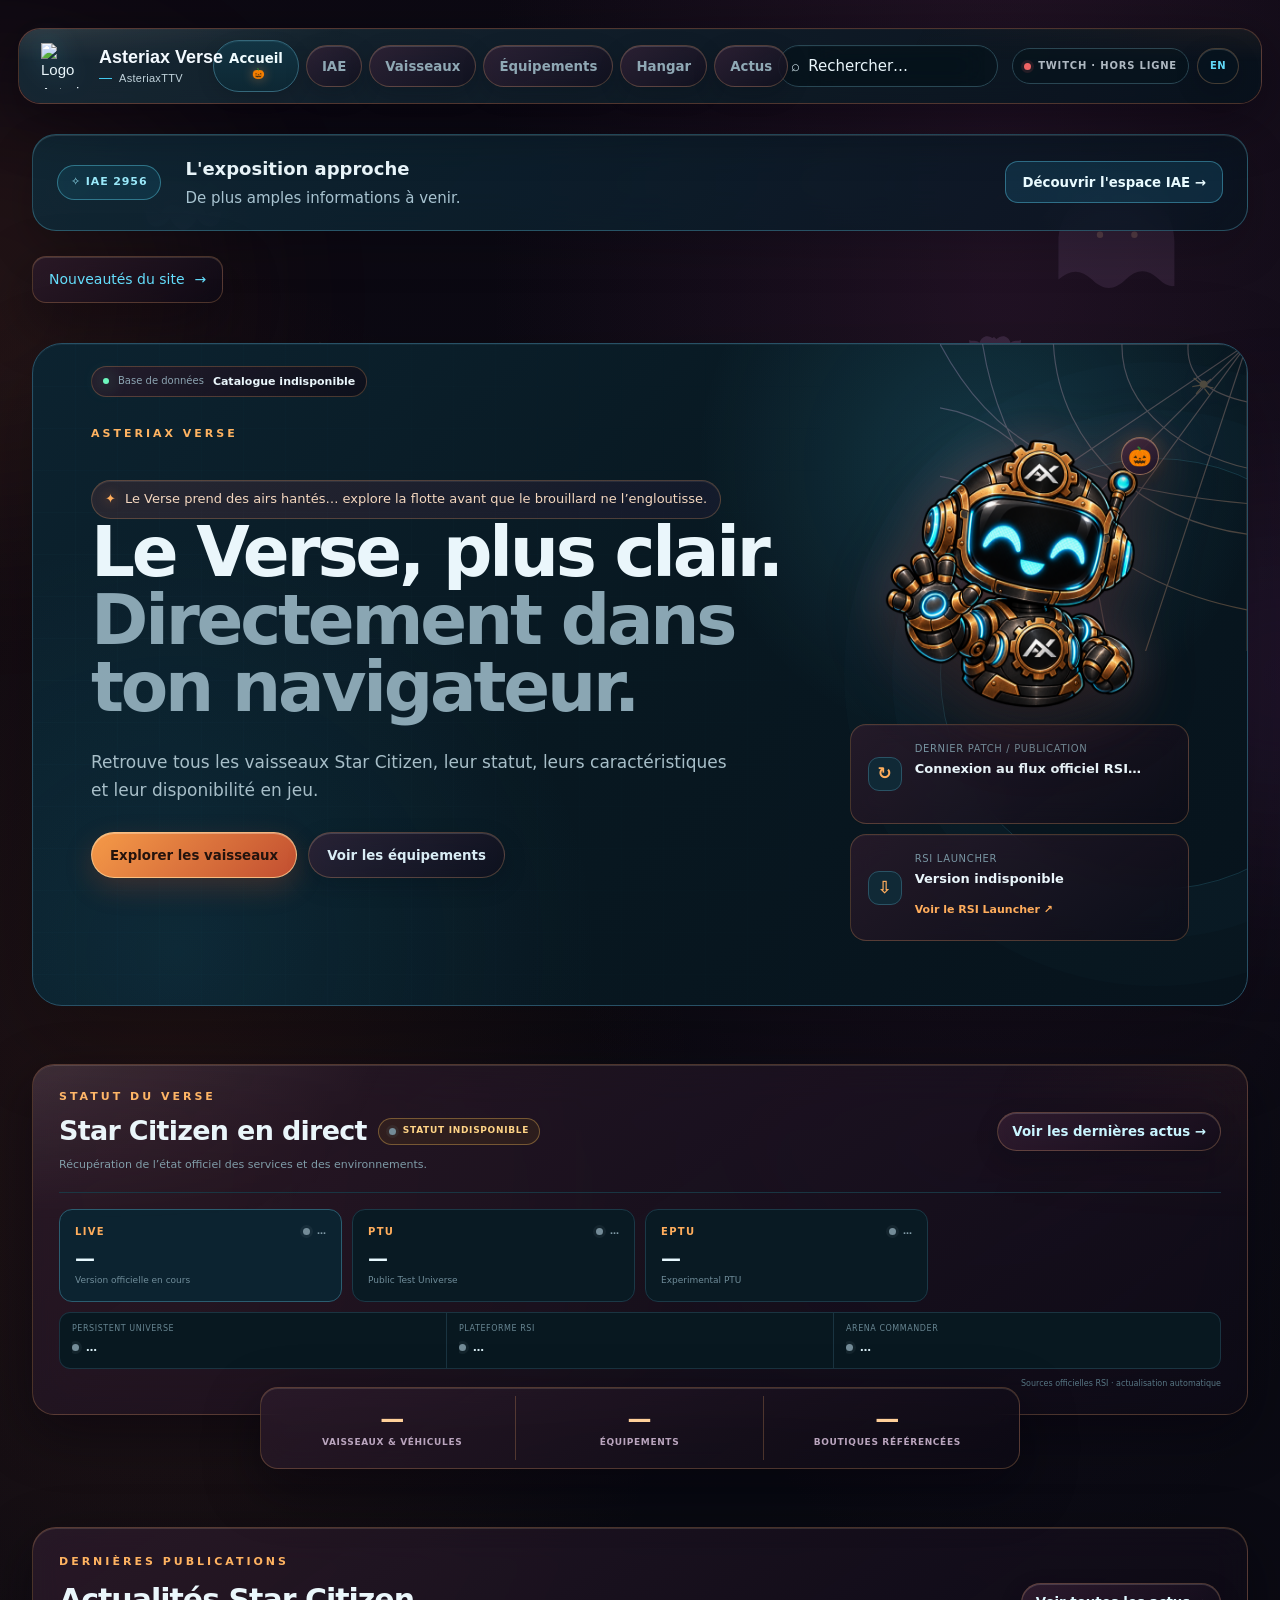
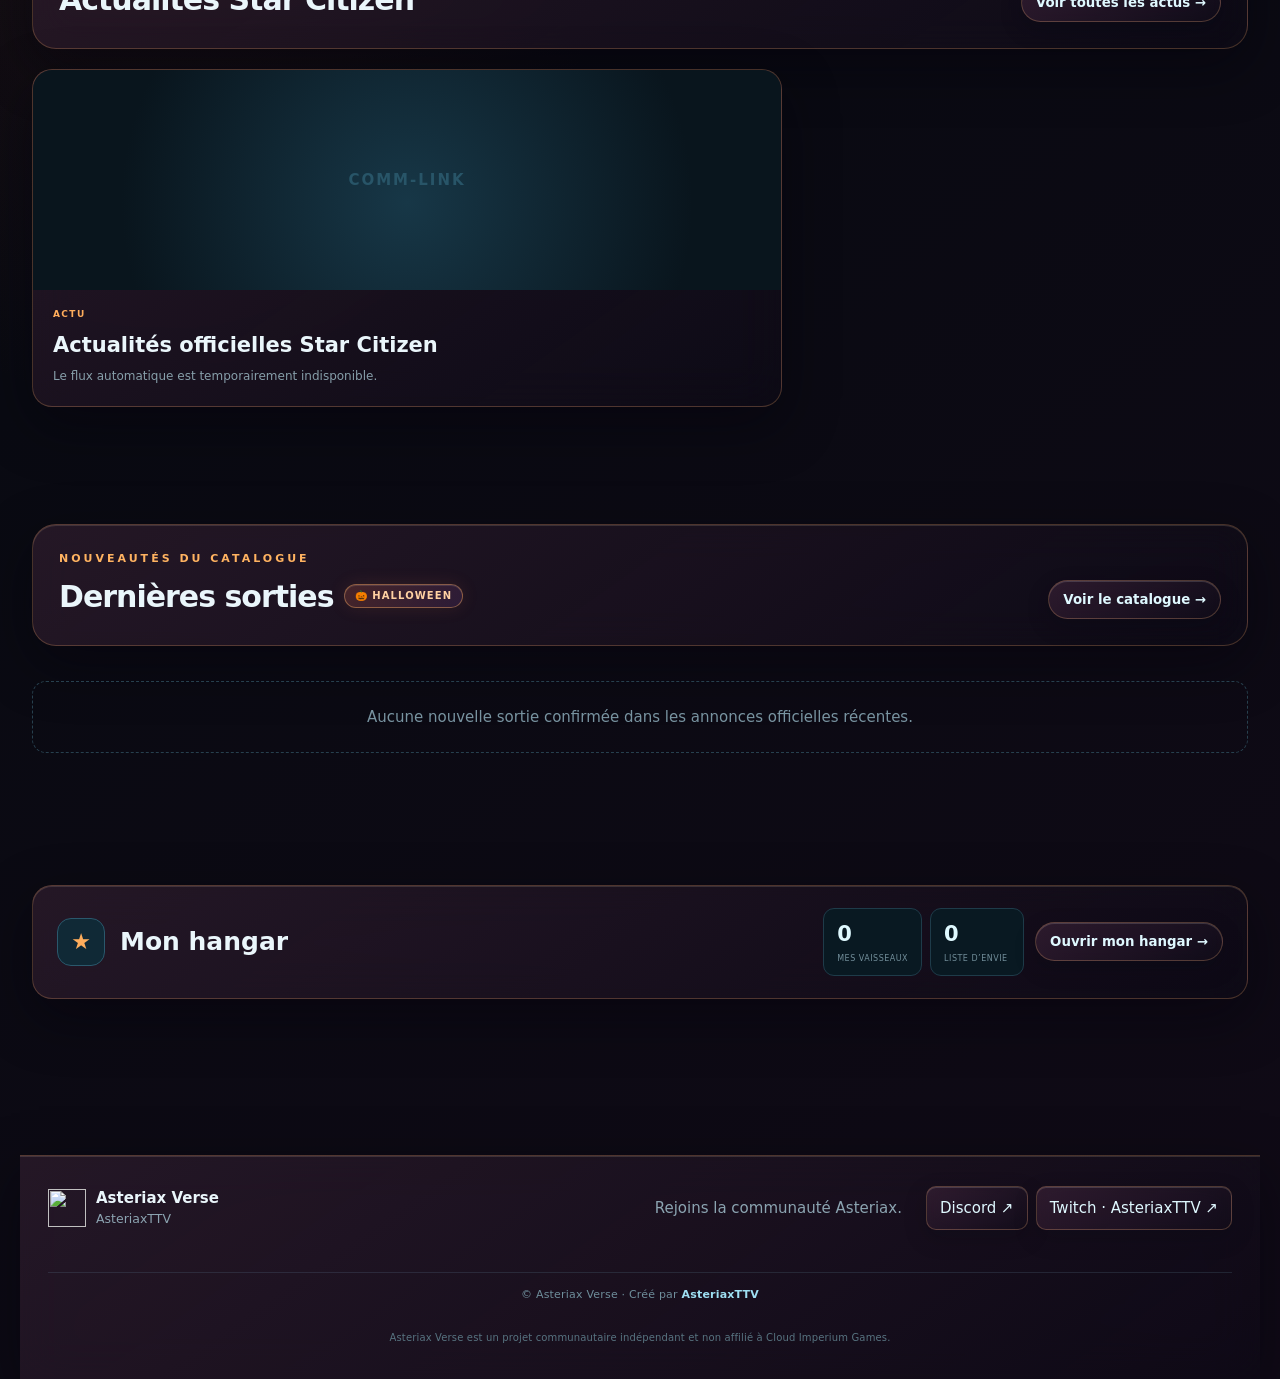
==== website/index.html @ 4b841a86 "Detect unpinned official all-waves PTU patch notes" ====
<!doctype html>
<html lang="fr">
<head>
<link rel="stylesheet" href="iae.css?v=8"/>
<script defer src="iae.js?v=4"></script>
<meta charset="utf-8"/><meta name="viewport" content="width=device-width,initial-scale=1,viewport-fit=cover"/><meta name="theme-color" content="#0d0913"/><meta name="referrer" content="no-referrer"/>
<meta name="description" content="Asteriax Verse — catalogue Star Citizen : tous les vaisseaux, véhicules, équipements, prix, statuts, lieux, constructeurs et actualités."/>
<meta property="og:title" content="Asteriax Verse — AsteriaxTTV"/><meta property="og:description" content="Tous les vaisseaux Star Citizen, équipements, prix, statuts, lieux et actualités."/><meta property="og:type" content="website"/><meta property="og:image" content="assets/asteriax_logo.png"/>
<title>Asteriax Verse</title><link rel="icon" href="assets/asteriax_mark.png"/><link rel="preconnect" href="https://cdn.jsdelivr.net"/><link rel="stylesheet" href="styles.css"/><link rel="stylesheet" href="features.css?v=8"/><link rel="stylesheet" href="home.css?v=10"/><link rel="stylesheet" href="shipcatalog.css?v=3"/><link rel="stylesheet" href="catalog-fixes.css?v=3"/><link rel="stylesheet" href="searchfix.css?v=1"/>
<link rel="stylesheet" href="ptu-wave.css?v=1"/><link rel="stylesheet" href="status-ui.css?v=2"/><link rel="stylesheet" href="hotfix-status.css?v=1"/><link rel="stylesheet" href="tech-preview.css?v=1"/><link rel="stylesheet" href="patch-refresh.css?v=2"/><link rel="stylesheet" href="footer-credit.css?v=1"/><link rel="stylesheet" href="desktop-polish.css?v=12"/><link rel="stylesheet" href="mobile.css?v=3"/><link rel="stylesheet" href="twitch-account.css?v=3"/><link rel="stylesheet" href="twitch-live-popup.css?v=2"/><link rel="stylesheet" href="changelog.css?v=1"/><link rel="stylesheet" href="liquid-glass.css?v=4"/><link rel="stylesheet" href="halloween-theme.css?v=6"/><link rel="stylesheet" href="mobile-polish.css?v=5"/><link rel="stylesheet" href="close-controls.css?v=1"/></head><body><div class="ambient ambient-a"></div><div class="ambient ambient-b"></div>
<header class="topbar"><a class="brand" href="#home" aria-label="Asteriax Verse accueil"><img class="brand-logo" src="assets/asteriax_mark.png" alt="Logo Asteriax Verse"/><span><strong>Asteriax Verse</strong><small>AsteriaxTTV</small></span></a><label class="global-search"><span aria-hidden="true">⌕</span><input id="globalSearch" type="search" aria-label="Rechercher dans Asteriax Verse" placeholder="Rechercher…" autocomplete="off"/></label><nav class="nav" aria-label="Navigation principale"><span class="nav-primary"><button class="nav-btn active" data-view="home" data-mobile-icon="⌂">Accueil</button><button class="nav-btn iae-nav" data-view="iae" data-mobile-icon="✧">IAE</button></span><span class="nav-secondary"><button class="nav-btn" data-view="vehicles" data-mobile-icon="✦">Vaisseaux</button><button class="nav-btn" data-view="equipment" data-mobile-icon="◇">Équipements</button><button class="nav-btn" data-view="hangar" data-mobile-icon="★">Hangar</button><button class="nav-btn" data-view="news" data-mobile-icon="▤">Actus</button></span><button class="mobile-menu-toggle" type="button" aria-label="Ouvrir le menu" aria-expanded="false" aria-controls="mobileMenu">Menu</button></nav></header><div id="mobileMenu" class="mobile-menu" hidden><button type="button" data-mobile-go="vehicles">✦ <span>Vaisseaux</span></button><button type="button" data-mobile-go="equipment">◇ <span>Équipements</span></button><button type="button" data-mobile-go="iae">✧ <span>IAE</span></button><button type="button" data-mobile-go="news">▤ <span>Actus</span></button></div><div id="globalResults" class="global-results" hidden></div>
<main class="shell">
<section id="home" class="view active-view">
<aside class="iae-home-promo"><span class="iae-promo-mark">✧ IAE 2956</span><div><strong>L'exposition approche</strong><p>De plus amples informations à venir.</p></div><button type="button" data-go="iae">Découvrir l'espace IAE →</button></aside>
<a class="ax-changelog-link" href="/changelog.html" data-i18n-skip><span data-changelog-label>Nouveautés du site</span> <span data-changelog-badge hidden>NOUVEAU</span> →</a>
  <div class="hero home-hero">
    <div><p class="eyebrow">ASTERIAX VERSE</p><p class="home-halloween-note">Le Verse prend des airs hantés… explore la flotte avant que le brouillard ne l’engloutisse.</p><h1>Le Verse, plus clair.<br><span>Directement dans ton navigateur.</span></h1><p class="hero-copy">Retrouve tous les vaisseaux Star Citizen, leur statut, leurs caractéristiques et leur disponibilité en jeu.</p><div class="hero-actions"><button class="primary" data-go="vehicles">Explorer les vaisseaux</button><button class="secondary" data-go="equipment">Voir les équipements</button></div></div>
    <span class="home-hero-spiderweb" aria-hidden="true"><svg viewBox="0 0 260 260" focusable="false"><defs><linearGradient id="ax-web-thread" x1="0" y1="0" x2="1" y2="1"><stop stop-color="#d7b6ee"/><stop offset="1" stop-color="#ffb46d"/></linearGradient></defs><g fill="none" stroke="url(#ax-web-thread)" stroke-linecap="round" stroke-linejoin="round"><g stroke-width="1"><path d="M260 0H0M260 0V260M260 0L0 260M260 0L70 260M260 0L0 175M260 0L174 260"/><path d="M210 0C208 28 228 42 260 49M154 0C153 57 211 94 260 105M96 0C101 91 176 150 260 161M36 0C55 118 136 201 260 225M0 54C69 65 129 138 142 260M0 112C50 119 92 176 94 260M0 0C44 82 107 121 260 135"/></g><g stroke-width="1.25"><path d="M223 0V30"/></g></g><circle cx="223" cy="34" r="3.2" fill="#ffbd7b"/><g stroke="#ffbd7b" stroke-width="1" stroke-linecap="round"><path d="M220 33l-5-4m5 6-6 1m7 1-4 5m7-8 5-4m-4 6 6 1m-7 1 4 5"/></g></svg></span><div class="home-hero-aside">
      <button class="home-mascot" type="button" data-asteriax-mascot data-i18n-skip aria-label="Faire connaissance avec AXI, la mascotte d’AsteriaxTTV" aria-expanded="false"><span class="home-mascot-glow" aria-hidden="true"></span><span class="home-mascot-halloween" aria-hidden="true">🎃</span><img src="assets/asteriax-mascot-640.png?v=1" width="640" height="640" loading="eager" fetchpriority="high" decoding="async" alt="AXI, mascotte officielle d’AsteriaxTTV"/><span class="home-mascot-speech" role="status"><strong>Salut, moi c’est AXI !</strong><span>Je suis la mascotte officielle d’AsteriaxTTV.<br/>Bienvenue dans le Verse !</span></span></button>
      <div class="home-live-card">
        <div class="home-live-row"><span class="home-live-icon">↻</span><div class="home-live-copy"><small>Dernier patch / publication</small><strong id="homePatchTitle">Connexion au flux officiel RSI…</strong><time id="homePatchPosted"></time></div></div>
        <div class="home-live-row home-launcher-row" data-i18n-skip><span class="home-live-icon" aria-hidden="true">⇩</span><div class="home-live-copy"><small>RSI Launcher</small><strong id="homeLauncherVersion" role="status">Vérification de la version…</strong><time id="homeLauncherDate" hidden></time><a id="homeLauncherLink" class="home-launcher-link" href="https://robertsspaceindustries.com/en/download" target="_blank" rel="noopener">Voir le RSI Launcher ↗</a></div></div>
      </div>
    </div>
    <div class="home-catalog-status"><span class="status-dot" aria-hidden="true"></span><small>Base de données</small><strong id="dbStatus" role="status">Chargement…</strong></div>
  </div>

  <section class="verse-status-banner" aria-labelledby="verseStatusTitle">
    <div class="verse-status-top">
      <div><p class="eyebrow">STATUT DU VERSE</p><div class="verse-status-title-row"><h2 id="verseStatusTitle">Star Citizen en direct</h2><span id="verseOverallStatus" class="verse-overall loading">Connexion RSI…</span></div><p id="verseStatusSummary">Récupération de l’état officiel des services et des environnements.</p></div>
      <button class="verse-news-btn" data-go="news">Voir les dernières actus →</button>
    </div>
    <div class="verse-env-grid">
      <article class="verse-env live"><div class="verse-env-head"><span>LIVE</span><b id="homeLiveStatus">…</b></div><strong id="homeLiveVersion">—</strong><small id="homeLiveBuild">Version officielle en cours</small></article>
      <article class="verse-env hotfix" hidden><div class="verse-env-head"><span>HOTFIX</span><b id="homeHotfixStatus">…</b></div><strong id="homeHotfixVersion">—</strong><small id="homeHotfixBuild">Correctif LIVE en test</small></article>
      <article class="verse-env"><div class="verse-env-head"><span>PTU</span><b id="homePtuStatus">…</b></div><strong id="homePtuVersion">—</strong><span id="homePtuWave" class="verse-ptu-wave" hidden></span><small id="homePtuBuild">Public Test Universe</small></article>
      <article class="verse-env"><div class="verse-env-head"><span>EPTU</span><b id="homeEptuStatus">…</b></div><strong id="homeEptuVersion">—</strong><span id="homeEptuWave" class="verse-ptu-wave" hidden></span><small id="homeEptuBuild">Experimental PTU</small></article>
      <article class="verse-env tech-preview" hidden><div class="verse-env-head"><span>TECH PREVIEW</span><b id="homeTechPreviewStatus">…</b></div><strong id="homeTechPreviewVersion">—</strong><small id="homeTechPreviewBuild">Session de test spéciale</small><a id="homeTechPreviewSource" href="https://robertsspaceindustries.com/en/" target="_blank" rel="noopener noreferrer" hidden>Notes officielles RSI ↗</a></article>
    </div>
    <div class="verse-services">
      <div><span>Persistent Universe</span><strong id="homePuStatus">…</strong></div><div><span>Plateforme RSI</span><strong id="homePlatformStatus">…</strong></div><div><span>Arena Commander</span><strong id="homeArenaStatus">…</strong></div>
    </div>
    <p class="verse-source-note" id="verseSourceNote">Sources officielles RSI · actualisation automatique</p>
  </section>

  <div class="stats"><article><strong id="statVehicles">—</strong><span>Vaisseaux & véhicules</span></article><article><strong id="statItems">—</strong><span>Équipements</span></article><article><strong id="statShops">—</strong><span>Boutiques référencées</span></article></div>

  <section class="home-section" aria-labelledby="homeNewsTitle"><div class="home-section-head"><div><p class="eyebrow">DERNIÈRES PUBLICATIONS</p><h2 id="homeNewsTitle">Actualités Star Citizen</h2><p>Les dernières publications officielles RSI, directement sur la page d’accueil.</p></div><button class="home-section-link" data-go="news">Voir toutes les actus →</button></div><div id="homeNewsGrid" class="home-news-grid"><div class="home-loading">Chargement des dernières actualités…</div></div></section>

  <section class="home-section" aria-labelledby="homeShipsTitle"><div class="home-section-head"><div><p class="eyebrow">NOUVEAUTÉS DU CATALOGUE</p><div class="home-title-row"><h2 id="homeShipsTitle">Dernières sorties</h2><span class="halloween-release-badge">🎃 HALLOWEEN</span></div><p>Le dernier lot de vaisseaux et véhicules sorti dans Star Citizen, détecté depuis les publications officielles.</p><p class="home-release-source" id="homeReleaseSource" data-i18n-skip></p></div><button class="home-section-link" data-go="vehicles">Voir le catalogue →</button></div><div id="homeShipGrid" class="card-grid home-featured-grid"><div class="home-loading">Recherche des dernières sorties…</div></div></section>

  <section class="home-section" aria-labelledby="homeHangarTitle"><div class="home-hangar-panel"><div class="home-hangar-intro"><span class="home-hangar-icon">★</span><div><p class="eyebrow">MON ESPACE</p><h2 id="homeHangarTitle">Mon hangar</h2><p>Résumé uniquement, sans aperçu des cartes de vaisseaux.</p></div></div><div class="home-hangar-side"><div class="home-hangar-counts"><div class="home-hangar-count"><strong id="homeOwnedCount">0</strong><span>Mes vaisseaux</span></div><div class="home-hangar-count"><strong id="homeWishCount">0</strong><span>Liste d’envie</span></div></div><button class="home-section-link" data-go="hangar">Ouvrir mon hangar →</button></div></div></section>

  <section class="home-section" aria-labelledby="homeNowTitle"><div class="home-section-head"><div><p class="eyebrow">EN CE MOMENT</p><h2 id="homeNowTitle">À suivre dans le Verse</h2><p>Patchs, roadmap et publications officielles récentes regroupés en un coup d’œil.</p></div></div><div id="homeNowGrid" class="home-now-grid"><div class="home-loading">Chargement des informations officielles…</div></div></section>
</section>
<section id="vehicles" class="view"><div class="section-head"><div><p class="eyebrow">CATALOGUE COMPLET</p><h2>Vaisseaux & véhicules</h2><p class="data-updated" id="vehicleDataUpdated" aria-live="polite">Vérification du catalogue…</p><p class="data-updated data-source" id="vehicleDataSource"></p><p class="data-updated data-source" id="vehiclePriceSource"></p></div><span class="result-count" id="vehicleCount">Préparation du catalogue…</span></div><div class="filters"><label class="searchbox"><span aria-hidden="true">⌕</span><input id="vehicleSearch" type="search" aria-label="Rechercher un vaisseau ou un constructeur" placeholder="Rechercher un vaisseau, constructeur…"/></label><button class="mobile-filters-toggle" type="button" aria-expanded="false" aria-controls="vehicleType vehicleManufacturer vehicleSort">Filtres et tri <span aria-hidden="true">⌄</span></button><select id="vehicleType"><option value="">Tous les types</option><optgroup label="Type"><option value="ship">Vaisseaux</option><option value="ground">Véhicules terrestres</option></optgroup><optgroup label="Statut"><option value="disponible">Disponible</option><option value="production">En production</option><option value="concept">En concept</option></optgroup></select><select id="vehicleManufacturer"><option value="">Tous les constructeurs</option></select><select id="vehicleSort" class="extra-sort"><option value="name">Nom A–Z</option><optgroup label="Prix en jeu (aUEC)"><option value="auec-asc">aUEC croissant</option><option value="auec-desc">aUEC décroissant</option></optgroup><optgroup label="Prix Pledge Store ($ US)"><option value="pledge-asc">Pledge croissant</option><option value="pledge-desc">Pledge décroissant</option></optgroup><option value="scu">SCU décroissant</option></select></div><div id="vehicleGrid" class="card-grid catalog-loading" aria-busy="true"><div class="catalog-skeleton" role="status"><span class="sr-only">Chargement du catalogue des vaisseaux</span><i></i><i></i><i></i><i></i></div></div></section>
<section id="equipment" class="view"><div id="loadoutRoot" data-i18n-skip></div><div id="legacyEquipment" hidden><div class="section-head"><div><p class="eyebrow">CATALOGUE</p><h2>Équipements</h2></div><span class="result-count" id="itemCount"></span></div><div class="filters"><label class="searchbox"><span aria-hidden="true">⌕</span><input id="itemSearch" type="search" aria-label="Rechercher un équipement" placeholder="Rechercher un équipement…"/></label><select id="itemSection"><option value="">Toutes les sections</option></select><select id="itemSize"><option value="">Toutes les tailles</option></select><select id="itemSort" class="extra-sort"><option value="name">Nom A–Z</option><option value="price">Prix croissant</option><option value="price-desc">Prix décroissant</option></select></div><div id="itemGrid" class="card-grid equipment-grid"></div></div></section>
<section id="hangar" class="view"><div class="section-head"><div><p class="eyebrow">MON ESPACE</p><h2>Mon hangar</h2></div><span class="result-count" id="hangarCount"></span></div><div class="hangar-tabs"><button class="active" data-hangar-level="owned">Mes vaisseaux</button><button data-hangar-level="wishlist">Liste d’envie</button></div><p class="section-copy">Classe tes vaisseaux réellement possédés séparément de ceux que tu souhaites obtenir, y compris les concepts.</p><div id="hangarGrid" class="card-grid"></div></section>
<section id="news" class="view"><div class="news-header"><div class="news-heading"><span class="news-heading-icon">▤</span><div><p class="eyebrow">ACTUALITÉS OFFICIELLES</p><h2>News Star Citizen</h2><small>Dernières publications de Roberts Space Industries</small></div></div><button id="refreshNews" class="news-refresh" type="button"><span>↻</span> Rafraîchir</button></div><div class="news-toolbar" aria-label="Filtres actualités"><button class="active" data-news-filter="ALL">Tout</button><button data-news-filter="PATCH">Patch</button><button data-news-filter="NEWS">Actus</button><button data-news-filter="VIDEO">Vidéos</button><button data-news-filter="ROADMAP">Roadmap</button><button data-news-filter="SNEAK PEEK">Sneak Peek</button><button data-news-filter="KNOWN ISSUE">Known Issues</button></div><div id="newsStatus" class="section-copy">Chargement du flux officiel…</div><div id="newsFeed" class="news-grid"><a class="news-card" href="https://robertsspaceindustries.com/en/comm-link" target="_blank" rel="noopener"><div class="news-image news-image-fallback"><span>STAR CITIZEN</span></div><div class="news-card-content"><div class="news-card-meta"><span>POST</span></div><h3>Chargement des dernières publications…</h3><p>Connexion au flux officiel Roberts Space Industries.</p><strong>Ouvrir sur RSI ↗</strong></div></a></div></section>
<section id="iae" class="view iae-view" aria-labelledby="iaeTitle">
  <div class="iae-hero"><p class="eyebrow">ÉVÉNEMENT À VENIR</p><h1 id="iaeTitle">IAE 2956</h1><p class="iae-lead">Intergalactic Aerospace Expo · l'exposition des vaisseaux du Verse.</p><span class="iae-state">Programme prévisionnel · à confirmer</span><p class="iae-opening"><strong>Ouverture prévue le 13 novembre à 17 h 00</strong><span>Heure de Paris · 16 h 00 UTC · à confirmer pour 2956</span></p><p class="iae-note">Retrouve les journées constructeurs et le plan de l'exposition. Ces informations pourront évoluer jusqu'à l'annonce officielle.</p><a class="iae-official" href="https://robertsspaceindustries.com/en/comm-link" target="_blank" rel="noopener noreferrer">Voir les annonces officielles RSI ↗</a></div>
  <div class="iae-grid"><article class="iae-panel iae-follow" aria-labelledby="iaeFollowHeading"><p class="eyebrow">À SUIVRE</p><h2 id="iaeFollowHeading">Programme de l'IAE</h2><div class="iae-follow-body" aria-live="polite"><span id="iaeFollowLabel">Ouverture prévue dans</span><strong id="iaeFollowMain">Calcul en cours…</strong><span id="iaeFollowNext"></span></div><p class="iae-follow-caution">Calendrier prévisionnel · à confirmer par RSI</p></article><article class="iae-panel"><p class="eyebrow">VOTRE FLOTTE</p><h2>Préparer sa visite</h2><p>Explore les vaisseaux et garde tes favoris dans ton hangar avant l'événement.</p><button class="iae-action" type="button" data-go="vehicles">Explorer les vaisseaux →</button></article></div>
  <section class="iae-leaks" aria-labelledby="iaeLeaksTitle"><div class="iae-leaks-head"><div><p class="eyebrow">PRÉPARER SA VISITE</p><h2 id="iaeLeaksTitle">Horaires et plan d'étage</h2></div><span class="iae-leak-badge">À CONFIRMER</span></div><p class="iae-leak-warning">Programme prévisionnel : dates, exposants et disponibilités peuvent changer. Vérifie les annonces officielles avant de planifier ta visite.</p>
    <div class="iae-leak-images"><figure><a href="assets/iae/rental-schedule-full.webp" data-iae-image><img src="assets/iae/rental-schedule-full.webp" width="2048" height="2048" loading="lazy" alt="Calendrier prévisionnel des journées de location IAE 2956, du 13 au 30 novembre"/></a><figcaption>Calendrier · ouvrir en haute résolution ↗</figcaption></figure><figure><a href="assets/iae/floor-plan.webp" data-iae-image><img src="assets/iae/floor-plan.webp" width="960" height="960" loading="lazy" alt="Plan d'étage prévisionnel du Tobin Expo Center pour l'IAE 2956"/></a><figcaption>Plan d'étage · ouvrir en grand ↗</figcaption></figure></div>
    <h3>Journées indiquées sur le visuel</h3><div class="iae-schedule"><div><time>13–14 nov.</time><strong>RSI</strong></div><div><time>14–15 nov.</time><strong>Origin</strong></div><div><time>15–16 nov.</time><strong>Anvil</strong></div><div><time>16–17 nov.</time><strong>Crusader · Tumbril</strong></div><div><time>17–18 nov.</time><strong>Drake</strong></div><div><time>18–19 nov.</time><strong>Argo · Consolidated Outland · Greycat</strong></div><div><time>19–20 nov.</time><strong>Kruger · Mirai · MISC</strong></div><div><time>20–21 nov.</time><strong>Aegis</strong></div><div><time>21–22 nov.</time><strong>Aopoa · Banu · Esperia · Gatac</strong></div><div><time>22 nov.</time><strong>Best in Show</strong></div><div><time>23–30 nov.</time><strong>Finale</strong></div></div>
    <h3>Vaisseaux et véhicules notables mentionnés</h3><ul class="iae-ship-list"><li>RSI Galaxy</li><li>RSI Constellation Mk V Andromeda</li><li class="iae-ship-available"><a href="https://robertsspaceindustries.com/en/pledge/Standalone-Ships/Constellation-Mk-V-Centaurus-Warbond" target="_blank" rel="noopener noreferrer" aria-label="RSI Skylark — voir l'offre officielle RSI"><strong>RSI Skylark</strong><span>Disponible avec le Centaurus ↗</span></a></li><li>Drake Marauder</li><li>Anvil Liberator</li><li>Gatac Hyūn</li></ul>
    <div class="iae-manufacturers"><div><p class="eyebrow">APERÇU DES CONSTRUCTEURS</p><h3>Les marques du salon</h3><p>Un aperçu visuel des constructeurs présents sur le programme prévisionnel. Composition susceptible d'évoluer.</p></div><a href="assets/iae/manufacturers.webp" data-iae-image><img src="assets/iae/manufacturers.webp" width="960" height="960" loading="lazy" alt="Montage des bannières de constructeurs de l'IAE 2956"/><span>Ouvrir le visuel en grand ↗</span></a></div>
  </section>
  <section class="iae-updates" aria-labelledby="iaeNewsTitle"><div class="iae-updates-head"><div><p class="eyebrow">PUBLICATIONS OFFICIELLES</p><h2 id="iaeNewsTitle">Actualités IAE</h2></div><small id="iaeNewsStatus">Recherche des annonces IAE récentes…</small></div><div id="iaeNewsGrid" class="iae-news-grid" aria-live="polite"></div></section>
</section>
<dialog id="iaeImageDialog" class="iae-lightbox" aria-label="Image IAE agrandie"><div class="iae-lightbox-tools" aria-label="Zoom de l'image"><button type="button" data-iae-zoom-out aria-label="Dézoomer">−</button><output data-iae-zoom-level>100 %</output><button type="button" data-iae-zoom-in aria-label="Zoomer">+</button><button type="button" data-iae-zoom-reset aria-label="Réinitialiser le zoom">⟲</button></div><button type="button" class="iae-lightbox-close" aria-label="Fermer l'image agrandie">×</button><div class="iae-lightbox-stage"><img alt=""/></div><p>Molette, boutons ou pincement pour zoomer · Échap pour fermer</p></dialog>
</main>
<footer class="site-footer"><div class="footer-brand"><img src="assets/asteriax_mark.png" alt=""/><div><strong>Asteriax Verse</strong><small>AsteriaxTTV</small></div></div><p>Rejoins la communauté Asteriax.</p><div class="social-links"><a href="https://discord.com/invite/YSK3aJwATH" target="_blank" rel="noopener">Discord ↗</a><a href="https://www.twitch.tv/asteriaxttv/about" target="_blank" rel="noopener">Twitch · AsteriaxTTV ↗</a></div><p class="footer-credit">© Asteriax Verse · Créé par <a href="https://www.twitch.tv/asteriaxttv/about" target="_blank" rel="noopener">AsteriaxTTV</a></p></footer>
<div id="itemModal" class="modal" aria-hidden="true"><div class="modal-backdrop" data-close-modal></div><section class="modal-panel" role="dialog" aria-modal="true" aria-label="Détails du catalogue"><button class="modal-close" data-close-modal aria-label="Fermer la fiche">×</button><div id="itemDetail"></div></section></div><div id="toast" class="toast" role="status" aria-live="polite"></div>
<script src="api-cache.js?v=5"></script><script src="app.js?v=25"></script><script src="shipcatalog.js?v=44"></script><script src="verified-status.js?v=4"></script><script src="vehiclefilters.js?v=9"></script><script src="data-fixes.js?v=5"></script><script src="enhance.js?v=9"></script><script src="news.js?v=12"></script><script src="home.js?v=20"></script><script src="launcher.js?v=1"></script><script src="home-mascot.js?v=1"></script><script src="status-ui.js?v=11"></script><script src="home-now-order.js?v=1"></script><script src="patch-refresh.js?v=3"></script><script src="performance.js?v=4"></script><script src="twitch-account.js?v=9"></script><script src="i18n.js?v=13"></script><script src="changelog.js?v=1"></script><link rel="stylesheet" href="loadout/loadout.css?v=4"><link rel="stylesheet" href="mobile-rework.css?v=4"><script src="mobile-nav.js?v=2"></script><script type="module" src="loadout/index.js?v=7"></script></body></html>
---- website/iae.css ----
.iae-home-promo,.iae-hero,.iae-panel,.iae-updates{border:1px solid rgba(101,206,235,.31);border-radius:24px;background:linear-gradient(130deg,rgba(15,43,57,.85),rgba(7,20,31,.77));box-shadow:inset 0 1px rgba(255,255,255,.13),0 18px 46px rgba(0,5,12,.2);backdrop-filter:blur(20px) saturate(135%)}
.iae-home-promo{display:flex;align-items:center;gap:24px;padding:20px 24px;margin-bottom:25px}
.iae-home-promo strong{font-size:18px}.iae-home-promo p{color:#a8c3d0;margin:5px 0 0}
.iae-promo-mark,.iae-state{display:inline-flex;align-items:center;border-radius:999px;padding:8px 13px;border:1px solid rgba(95,219,247,.4);background:rgba(23,142,176,.15);color:#9ae9fa;font-size:11px;font-weight:900;letter-spacing:.08em;white-space:nowrap}
.iae-home-promo button,.iae-action,.iae-official{display:inline-flex;align-items:center;justify-content:center;min-height:42px;padding:10px 16px;border:1px solid rgba(92,213,244,.4);border-radius:13px;background:rgba(33,135,173,.2);color:#e9fbff;font-weight:800;text-decoration:none;cursor:pointer}
.iae-home-promo button{margin-left:auto}.iae-home-promo button:hover,.iae-action:hover,.iae-official:hover{background:rgba(49,174,215,.3)}
.iae-view{padding-top:12px}.iae-hero{position:relative;overflow:hidden;min-height:310px;padding:clamp(26px,5vw,58px);background:radial-gradient(circle at 82% 35%,rgba(66,201,239,.17),transparent 35%),linear-gradient(130deg,rgba(14,45,60,.9),rgba(5,16,29,.83))}
.iae-hero:after{content:"";position:absolute;width:320px;height:320px;right:-70px;top:-110px;border:1px solid rgba(108,218,247,.18);border-radius:50%;box-shadow:0 0 0 55px rgba(45,168,210,.025),0 0 0 110px rgba(45,168,210,.02);pointer-events:none}
.iae-hero>*{position:relative;z-index:1}.iae-hero h1{font-size:clamp(46px,7vw,86px);line-height:1;margin:0 0 12px;letter-spacing:-.04em}.iae-lead{font-size:clamp(16px,2vw,21px);color:#c7e4ef;margin:0 0 25px}.iae-note{max-width:660px;color:#a9c6d3;line-height:1.6}.iae-official{margin-top:8px}
.iae-opening{display:flex;flex-direction:column;gap:5px;width:max-content;max-width:100%;padding:15px 18px;margin:18px 0 8px;border:1px solid rgba(106,213,238,.35);border-radius:16px;background:rgba(9,37,53,.65)}.iae-opening strong{font-size:clamp(16px,2vw,21px);color:#f3fbff}.iae-opening span{font-size:12px;color:#a4c8d5}
.iae-grid{display:grid;grid-template-columns:repeat(2,minmax(0,1fr));gap:18px;margin:20px 0}.iae-panel{padding:26px}.iae-panel h2,.iae-updates h2{margin:0 0 10px;font-size:23px}.iae-panel p:not(.eyebrow){color:#a9c4d0;line-height:1.55}.iae-updates{padding:26px}.iae-updates-head{display:flex;justify-content:space-between;align-items:end;gap:14px}.iae-updates-head small{color:#99b9c8}.iae-news-grid{display:grid;grid-template-columns:repeat(auto-fit,minmax(240px,1fr));gap:14px;margin-top:15px}.iae-news-card{display:block;padding:20px;border:1px solid rgba(101,206,235,.24);border-radius:18px;background:rgba(8,28,39,.65);color:#ebfaff;text-decoration:none}.iae-news-card:hover{border-color:#5bdaf5}.iae-news-card time{font-size:11px;color:#8ec6d8}.iae-news-card h3{font-size:17px;margin:9px 0}.iae-news-card p{font-size:13px;color:#a5bfca;line-height:1.5}
.iae-follow-body{display:flex;flex-direction:column;align-items:flex-start;gap:6px;margin:17px 0 14px}.iae-follow-body span{color:#b0ccd7;font-size:13px}.iae-follow-body strong{color:#e7faff;font-size:clamp(24px,3vw,34px);line-height:1.18;letter-spacing:-.02em}.iae-follow-body #iaeFollowNext{color:#78dff6;font-size:13px}.iae-follow .iae-follow-caution{margin:0;padding-top:13px;border-top:1px solid rgba(109,207,237,.2);font-size:11px;color:#99b9c8}
.iae-leaks{margin:20px 0;padding:clamp(20px,3vw,32px);border:1px solid rgba(101,206,235,.31);border-radius:24px;background:linear-gradient(130deg,rgba(15,43,57,.85),rgba(7,20,31,.77));box-shadow:inset 0 1px rgba(255,255,255,.13),0 18px 46px rgba(0,5,12,.2);backdrop-filter:blur(20px) saturate(135%)}
.iae-leaks-head{display:flex;align-items:center;justify-content:space-between;gap:16px}.iae-leaks-head h2{margin:0;font-size:clamp(22px,3vw,30px)}.iae-leak-badge{border:1px solid rgba(255,193,98,.5);border-radius:999px;padding:7px 11px;color:#ffda9e;background:rgba(192,111,30,.12);font-size:10px;font-weight:900;letter-spacing:.1em;white-space:nowrap}
.iae-leak-warning{max-width:920px;color:#a8c1cc;line-height:1.55}.iae-leak-images{display:grid;grid-template-columns:repeat(2,minmax(0,1fr));gap:16px;margin:22px 0}.iae-leak-images figure{min-width:0;margin:0;padding:8px;border:1px solid rgba(92,198,229,.25);border-radius:18px;background:rgba(5,16,27,.65)}.iae-leak-images a{display:block;overflow:hidden;border-radius:12px}.iae-leak-images img{display:block;width:100%;height:auto;aspect-ratio:1;object-fit:contain}.iae-leak-images figcaption{padding:10px 5px 5px;color:#9bc7d7;font-size:12px}
.iae-leaks h3{margin:26px 0 13px;font-size:18px}.iae-schedule{display:grid;grid-template-columns:repeat(4,minmax(0,1fr));gap:10px}.iae-schedule>div{min-width:0;padding:13px;border:1px solid rgba(87,177,207,.23);border-radius:13px;background:rgba(5,22,32,.5)}.iae-schedule time{display:block;color:#f7c178;font-size:11px;font-weight:900;margin-bottom:7px}.iae-schedule strong{font-size:13px;line-height:1.35}.iae-ship-list{display:flex;flex-wrap:wrap;gap:8px;list-style:none;padding:0;margin:0}.iae-ship-list li{padding:9px 12px;border:1px solid rgba(89,202,233,.3);border-radius:999px;background:rgba(25,125,158,.13);font-size:12px;color:#d5f2fb}
.iae-ship-available{padding:0!important;border-color:rgba(92,236,164,.44)!important;overflow:hidden}.iae-ship-available a{display:flex;align-items:center;flex-wrap:wrap;gap:7px;padding:9px 12px;border-radius:inherit;color:#d5f2fb;text-decoration:none}.iae-ship-available a span{color:#8af5bd;font-weight:800}.iae-ship-available a:hover{background:rgba(54,185,116,.12)}.iae-ship-available a:focus-visible{outline:2px solid #8af5bd;outline-offset:-3px}
.iae-manufacturers{display:grid;grid-template-columns:minmax(0,1fr) minmax(280px,480px);align-items:center;gap:28px;margin-top:28px;padding:24px;border:1px solid rgba(101,206,235,.24);border-radius:20px;background:rgba(6,25,37,.62)}.iae-manufacturers h3{font-size:clamp(22px,3vw,32px);margin:0 0 12px}.iae-manufacturers p:not(.eyebrow){color:#a8c1cc;line-height:1.55}.iae-manufacturers a{display:block;min-width:0;color:#a8dceb;text-decoration:none;font-size:12px}.iae-manufacturers img{display:block;width:100%;height:auto;border-radius:14px}.iae-manufacturers span{display:block;margin-top:9px}
.iae-lightbox:not([open]){display:none}.iae-lightbox[open]{position:fixed;inset:0;display:flex;flex-direction:column;align-items:center;justify-content:center;gap:10px;box-sizing:border-box;width:min(96vw,1440px);height:min(94dvh,1100px);max-width:none;max-height:none;margin:auto;padding:60px 16px 16px;border:1px solid rgba(117,219,244,.46);border-radius:22px;background:rgba(5,18,28,.97);color:#e6faff;box-shadow:0 26px 100px rgba(0,0,0,.7);overflow:hidden;z-index:300}.iae-lightbox::backdrop{background:rgba(0,5,12,.83);backdrop-filter:blur(8px)}.iae-lightbox img{display:block;max-width:100%;max-height:calc(94dvh - 105px);width:auto;height:auto;object-fit:contain;border-radius:10px}.iae-lightbox p{flex:0 0 auto;margin:0;color:#9dbcc9;font-size:11px}.iae-lightbox-close{position:absolute;z-index:2;top:10px;right:12px;display:grid;place-items:center;width:44px;height:44px;border:1px solid rgba(142,224,246,.55);border-radius:50%;background:#0d2d3b;color:#f2fbff;font-size:27px;line-height:1;cursor:pointer}.iae-lightbox-close:hover{background:#16506a}.iae-lightbox-close:focus-visible{outline:2px solid #8ce7ff;outline-offset:2px}
.iae-lightbox-stage{display:flex;align-items:center;justify-content:center;flex:1 1 auto;min-height:0;width:100%;overflow:hidden;touch-action:none;cursor:grab;user-select:none}
.iae-lightbox-stage.is-dragging{cursor:grabbing}
.iae-lightbox-stage img{max-width:100%;max-height:100%;transform-origin:center center;will-change:transform;pointer-events:none;user-select:none}
.iae-lightbox-tools{position:absolute;z-index:3;top:14px;left:16px;display:flex;align-items:center;gap:7px}
.iae-lightbox-tools button{display:grid;place-items:center;width:36px;height:36px;padding:0;border:1px solid rgba(142,224,246,.45);border-radius:11px;background:#0d2d3b;color:#f2fbff;font-size:21px;line-height:1;cursor:pointer}
.iae-lightbox-tools button:hover{background:#16506a}.iae-lightbox-tools button:focus-visible{outline:2px solid #8ce7ff;outline-offset:2px}
.iae-lightbox-tools output{min-width:48px;text-align:center;font-size:12px;font-weight:800;color:#d7f5ff;font-variant-numeric:tabular-nums}
@media(max-width:520px){.iae-lightbox[open]{width:100vw;height:100dvh;border-radius:0;padding:62px 8px 12px}.iae-lightbox-tools{left:10px;top:12px;gap:4px}.iae-lightbox-tools button{width:34px;height:34px}.iae-lightbox-tools output{min-width:43px}.iae-lightbox p{text-align:center}}
@media(max-width:900px){.iae-schedule{grid-template-columns:repeat(3,minmax(0,1fr))}}
@media(max-width:650px){.iae-leak-images{grid-template-columns:1fr}.iae-schedule{grid-template-columns:repeat(2,minmax(0,1fr))}.iae-leaks-head{align-items:start;flex-direction:column}.iae-manufacturers{grid-template-columns:1fr;padding:17px}}
@media(max-width:370px){.iae-schedule{grid-template-columns:1fr}}
@media(max-width:900px){.nav{grid-template-columns:repeat(6,minmax(0,1fr))!important}.nav-btn,.nav-btn.active{font-size:8.5px!important}.iae-home-promo{flex-wrap:wrap;gap:12px}.iae-home-promo button{width:100%;margin:0}.iae-grid{grid-template-columns:1fr}}
@media(max-width:520px){.iae-home-promo{padding:17px}.iae-hero{padding:26px 20px}.iae-panel,.iae-updates{padding:20px}.iae-updates-head{align-items:start;flex-direction:column}.nav-btn,.nav-btn.active{font-size:8px!important}}
---- website/styles.css ----
:root{--bg:#071018;--panel:#0c1822;--panel2:#101f2b;--line:#203441;--text:#eaf6fb;--muted:#8ca4b1;--cyan:#52d9ff;--cyan2:#168db1;--good:#6df7bd;--radius:18px}*{box-sizing:border-box}html{scroll-behavior:smooth}body{margin:0;background:radial-gradient(circle at 50% -20%,#102c3b 0,#071018 45%);color:var(--text);font-family:Inter,Segoe UI,system-ui,sans-serif;min-height:100vh}.ambient{position:fixed;border-radius:50%;filter:blur(110px);opacity:.12;pointer-events:none}.ambient-a{width:420px;height:420px;background:#29c8ff;top:10%;left:-220px}.ambient-b{width:360px;height:360px;background:#1b9bc4;right:-180px;bottom:5%}.topbar{height:78px;border-bottom:1px solid #162936;background:rgba(5,14,21,.88);backdrop-filter:blur(18px);display:flex;align-items:center;padding:0 max(24px,calc((100vw - 1400px)/2));gap:30px;position:sticky;top:0;z-index:10}.brand{display:flex;align-items:center;gap:12px;text-decoration:none;color:var(--text);margin-right:auto}.brand-logo{width:46px;height:46px;object-fit:contain;filter:drop-shadow(0 0 10px rgba(82,217,255,.25))}.brand strong{display:block;font-size:17px;letter-spacing:.4px}.brand small{display:block;color:var(--muted);font-size:10px;text-transform:uppercase;letter-spacing:1.5px;margin-top:2px}.nav{display:flex;gap:5px}.nav-btn{border:0;background:transparent;color:#91a7b3;padding:11px 14px;border-radius:10px;font-weight:700;cursor:pointer}.nav-btn:hover,.nav-btn.active{background:#10232e;color:#dff8ff}.desktop-link,.primary,.secondary{border-radius:10px;padding:11px 16px;font-weight:800;text-decoration:none;cursor:pointer}.desktop-link,.primary{background:linear-gradient(135deg,#4ed9ff,#2bb7df);color:#03202b;border:0}.secondary{border:1px solid #2a4657;background:#0c1b25;color:#d9edf5}.shell{max-width:1400px;margin:auto;padding:52px 24px 80px}.view{display:none}.active-view{display:block}.hero{min-height:430px;display:grid;grid-template-columns:minmax(0,1fr) 310px;align-items:center;gap:60px;border-bottom:1px solid #172b38}.eyebrow{font-size:11px;font-weight:900;letter-spacing:3px;color:var(--cyan);margin:0 0 14px}.hero h1{font-size:clamp(42px,5.5vw,78px);line-height:.98;letter-spacing:-3px;margin:0;max-width:900px}.hero h1 span{color:#7e99a6}.hero-copy{max-width:700px;font-size:18px;line-height:1.65;color:#9bb1bc;margin:28px 0}.hero-actions{display:flex;gap:12px}.status-card{justify-self:end;width:100%;padding:24px;border:1px solid #1f3a49;border-radius:var(--radius);background:linear-gradient(145deg,rgba(15,33,44,.85),rgba(8,20,28,.7));display:flex;align-items:center;gap:14px}.status-dot{width:11px;height:11px;border-radius:50%;background:var(--good);box-shadow:0 0 18px var(--good)}.status-card small,.status-card strong{display:block}.status-card small{color:var(--muted);margin-bottom:4px}.stats{display:grid;grid-template-columns:repeat(3,1fr);border-bottom:1px solid #172b38}.stats article{padding:34px 0;border-right:1px solid #172b38}.stats article+article{padding-left:34px}.stats article:last-child{border-right:0}.stats strong{display:block;font-size:36px;color:#dff9ff}.stats span{color:var(--muted);font-size:13px}.section-head{display:flex;align-items:end;justify-content:space-between;margin-bottom:24px}.section-head h2{font-size:38px;margin:0;letter-spacing:-1.5px}.result-count{color:var(--muted);font-size:13px}.filters{display:grid;grid-template-columns:minmax(260px,1fr) 220px 240px;gap:10px;margin-bottom:24px;position:sticky;top:94px;z-index:5;padding:10px;background:rgba(7,16,24,.9);backdrop-filter:blur(12px);border-radius:14px}.filters select,.searchbox{height:46px;border:1px solid #203744;background:#0b1922;color:#d9edf5;border-radius:10px}.filters select{padding:0 12px}.searchbox{display:flex;align-items:center;padding:0 14px;gap:10px}.searchbox span{font-size:22px;color:#5d8397}.searchbox input{width:100%;border:0;outline:0;background:transparent;color:var(--text);font-size:14px}.card-grid{display:grid;grid-template-columns:repeat(auto-fill,minmax(280px,1fr));gap:16px}.ship-card,.item-card{overflow:hidden;border:1px solid #19313f;border-radius:16px;background:linear-gradient(160deg,#0e1d27,#09151d);transition:.18s ease;cursor:pointer}.ship-card:focus-visible,.item-card:focus-visible{outline:2px solid var(--cyan);outline-offset:3px}.ship-card:hover,.item-card:hover{transform:translateY(-3px);border-color:#2f6075;box-shadow:0 14px 36px rgba(0,0,0,.25)}.ship-image{height:170px;background:radial-gradient(circle at 50% 70%,#173747,#0a1720 65%);display:grid;place-items:center;overflow:hidden;position:relative}.ship-image img{width:100%;height:100%;object-fit:contain;filter:drop-shadow(0 12px 18px #000);transition:.2s}.ship-card:hover img{transform:scale(1.035)}.image-fallback{font-size:44px;font-weight:900;color:#1d3d4d}.card-body{padding:18px}.card-kicker{display:flex;justify-content:space-between;gap:10px;color:#6d91a2;font-size:10px;text-transform:uppercase;font-weight:900;letter-spacing:1px}.card-body h3{font-size:19px;margin:7px 0 18px;white-space:nowrap;overflow:hidden;text-overflow:ellipsis}.card-meta{display:grid;grid-template-columns:1fr 1fr;gap:8px;border-top:1px solid #172c38;padding-top:14px}.card-meta div{min-width:0}.card-meta span{display:block;color:#668393;font-size:10px;text-transform:uppercase;margin-bottom:3px}.card-meta strong{display:block;font-size:13px;white-space:nowrap;overflow:hidden;text-overflow:ellipsis}.price{color:var(--cyan)!important}.item-card .card-body{min-height:178px}.item-card h3{margin-bottom:8px}.item-desc{color:#7693a1;font-size:12px;margin:0 0 20px;white-space:nowrap;overflow:hidden;text-overflow:ellipsis}.empty{grid-column:1/-1;text-align:center;padding:80px 20px;border:1px dashed #27404e;border-radius:16px;color:#7893a0}.news-grid{display:grid;grid-template-columns:repeat(3,1fr);gap:18px}.news-card{display:block;text-decoration:none;color:var(--text);padding:28px;border:1px solid #1b3544;border-radius:18px;background:linear-gradient(145deg,#0d1d27,#09151d);min-height:230px;transition:.18s}.news-card:hover{transform:translateY(-3px);border-color:#34728c}.news-card.featured{background:linear-gradient(145deg,#102a38,#0a1720)}.news-card span{color:var(--cyan);font-size:10px;letter-spacing:2px;font-weight:900}.news-card h3{font-size:24px;margin:18px 0 10px}.news-card p{color:var(--muted);line-height:1.55}.news-card strong{display:block;margin-top:28px;color:#b9efff}.modal{position:fixed;inset:0;z-index:100;display:none}.modal.open{display:block}.modal-backdrop{position:absolute;inset:0;background:rgba(0,0,0,.72);backdrop-filter:blur(8px)}.modal-panel{position:relative;z-index:1;width:min(920px,calc(100% - 28px));max-height:88vh;overflow:auto;margin:6vh auto;background:#091720;border:1px solid #284656;border-radius:20px;padding:30px;box-shadow:0 30px 100px rgba(0,0,0,.55)}.modal-close{position:absolute;right:18px;top:14px;border:0;background:transparent;color:#9ab4c0;font-size:34px;cursor:pointer}.detail-vehicle-image{height:260px;margin:-6px 0 24px;border-radius:16px;background:radial-gradient(circle at 50% 70%,#173747,#08131b 68%);display:grid;place-items:center;overflow:hidden}.detail-vehicle-image img{width:100%;height:100%;object-fit:contain;filter:drop-shadow(0 20px 24px #000)}.detail-head h2{font-size:34px;margin:6px 0}.detail-sub{color:var(--muted);margin-bottom:24px}.detail-grid{display:grid;grid-template-columns:repeat(auto-fit,minmax(160px,1fr));gap:10px;margin-bottom:28px}.detail-stat{padding:14px;border:1px solid #1c3442;border-radius:12px;background:#0d1c26}.detail-stat span{display:block;color:#6d8c9b;font-size:10px;text-transform:uppercase;margin-bottom:5px}.shops{width:100%;border-collapse:collapse}.shops th,.shops td{text-align:left;padding:12px;border-bottom:1px solid #19303d}.shops th{font-size:10px;color:#6d8c9b;text-transform:uppercase}.shops td:last-child{font-weight:800;color:var(--cyan);white-space:nowrap}.toast{position:fixed;bottom:24px;left:50%;transform:translate(-50%,20px);padding:12px 18px;border:1px solid #315163;background:#0b1b25;border-radius:10px;opacity:0;pointer-events:none;transition:.2s;z-index:120}.toast.show{opacity:1;transform:translate(-50%,0)}@media(max-width:1000px){.news-grid{grid-template-columns:1fr}.nav-btn{padding:10px 9px}}@media(max-width:900px){.topbar{padding:0 14px}.brand small{display:none}.hero{grid-template-columns:1fr;padding:40px 0}.status-card{justify-self:start;max-width:360px}.stats{grid-template-columns:1fr}.stats article,.stats article+article{padding:22px 0;border-right:0;border-bottom:1px solid #172b38}.filters{grid-template-columns:1fr;top:78px}.nav-btn{font-size:11px}}@media(max-width:650px){.shell{padding:32px 14px 60px}.topbar{height:auto;min-height:78px;flex-wrap:wrap;padding-top:10px;padding-bottom:10px;gap:8px}.brand{width:100%}.brand-logo{width:40px;height:40px}.nav{width:100%;overflow:auto}.nav-btn{white-space:nowrap}.hero h1{font-size:43px;letter-spacing:-2px}.hero-actions{flex-direction:column}.section-head h2{font-size:31px}.card-grid{grid-template-columns:1fr}.modal-panel{padding:24px 16px}.detail-vehicle-image{height:190px}.shops{font-size:12px}}
---- website/features.css ----
.global-search{width:min(300px,24vw);height:42px;display:flex;align-items:center;gap:8px;padding:0 12px;border:1px solid #203744;border-radius:10px;background:#0b1922;color:#5d8397}.global-search input{width:100%;border:0;outline:0;background:transparent;color:var(--text);font-size:13px}.global-results{position:fixed;z-index:80;top:70px;left:50%;transform:translateX(-50%);width:min(720px,calc(100% - 24px));max-height:70vh;overflow:auto;padding:8px;border:1px solid #284656;border-radius:14px;background:rgba(7,18,26,.98);box-shadow:0 24px 80px rgba(0,0,0,.55)}.global-results button{width:100%;display:grid;grid-template-columns:110px 1fr;gap:12px;text-align:left;align-items:center;padding:12px;border:0;border-bottom:1px solid #17303d;background:transparent;color:var(--text);cursor:pointer;border-radius:8px}.global-results button:hover{background:#10232e}.global-results span{font-size:9px;color:var(--cyan);font-weight:900;letter-spacing:1px}.global-empty{padding:24px;text-align:center;color:var(--muted)}.ship-card,.item-card{position:relative;content-visibility:auto;contain-intrinsic-size:360px;transition:transform .18s,border-color .18s}.ship-card:hover,.item-card:hover{transform:translateY(-2px)}.fav-btn{position:absolute;z-index:3;right:10px;top:10px;width:36px;height:36px;border:1px solid #2a4657;border-radius:50%;background:rgba(6,18,26,.88);color:#a8bbc4;font-size:21px;cursor:pointer;backdrop-filter:blur(8px)}.fav-btn.active{color:#7ce2ff;border-color:#4caecb}.text-link{border:0;background:transparent;color:inherit;padding:0;font:inherit;text-align:left;cursor:pointer}.text-link:hover{color:var(--cyan)}.card-meta .text-link{display:block;max-width:100%;font-weight:700;white-space:nowrap;overflow:hidden;text-overflow:ellipsis}.price-change{display:inline-block!important;font-size:9px!important;margin-left:4px}.price-change.down{color:#6df7bd}.price-change.up{color:#ff9e9e}.section-copy{color:var(--muted);margin:-8px 0 26px}.is-hidden,[hidden]{display:none!important}.filtered-out{display:none!important}.filters .extra-sort{min-width:150px}.home-shortcuts{display:grid;grid-template-columns:repeat(3,1fr);gap:12px;margin-top:22px}.home-shortcuts button{display:grid;grid-template-columns:auto 1fr;column-gap:13px;align-items:center;padding:18px;border:1px solid #1c3543;border-radius:14px;background:#0b1a23;color:var(--text);text-align:left;cursor:pointer}.home-shortcuts button:hover{border-color:#39758c;background:#10232e}.home-shortcuts span{grid-row:1/3;font-size:25px;color:var(--cyan)}.home-shortcuts strong,.home-shortcuts small{display:block}.home-shortcuts small{color:var(--muted);margin-top:3px}.hangar-tabs{display:flex;gap:8px;margin:0 0 28px}.hangar-tabs button{padding:9px 14px;border:1px solid #223d4c;border-radius:9px;background:#0b1922;color:var(--muted);cursor:pointer}.hangar-tabs button.active{color:#e8fbff;border-color:#3a7b94;background:#102a37}.news-toolbar{display:flex;flex-wrap:wrap;gap:8px;margin:0 0 18px}.news-toolbar button{appearance:none;-webkit-appearance:none;padding:9px 14px;border:1px solid #223d4c;border-radius:999px;background:#0b1922!important;color:#9db4c0!important;font:inherit;font-size:12px;font-weight:800;cursor:pointer;box-shadow:none}.news-toolbar button:hover{border-color:#39758c;background:#10232e!important;color:#e9faff!important}.news-toolbar button.active{border-color:#42a0c4;background:#123242!important;color:#eafcff!important;box-shadow:inset 0 0 0 1px rgba(91,211,255,.08)}.explore-home{display:grid;grid-template-columns:1fr 1fr;gap:20px;max-width:1050px;margin:45px auto 0}.explore-choice{min-height:245px;display:grid;grid-template-columns:72px 1fr 30px;align-items:center;gap:22px;padding:34px;border:1px solid #1b3544;border-radius:20px;background:linear-gradient(145deg,#0e202b,#09151d);color:var(--text);text-align:left;cursor:pointer;transition:.2s}.explore-choice:hover{transform:translateY(-4px);border-color:#3b7890;box-shadow:0 20px 50px rgba(0,0,0,.25)}.explore-choice small{display:block;color:var(--cyan);font-size:9px;font-weight:900;letter-spacing:1.5px;margin-bottom:8px}.explore-choice strong{display:block;font-size:28px}.explore-choice p{margin:10px 0 0;color:var(--muted);line-height:1.5}.explore-choice b{font-size:27px;color:#668e9f}.explore-icon{width:64px;height:64px;display:grid;place-items:center;border:1px solid #2b5669;border-radius:16px;background:#102936;color:var(--cyan);font-size:25px;font-weight:900}.explore-directory{max-width:1100px;margin:10px auto 0}.directory-toolbar{display:grid;grid-template-columns:auto 1fr minmax(230px,320px);align-items:center;gap:20px;margin-bottom:28px;padding-bottom:22px;border-bottom:1px solid #172c38}.directory-toolbar h3{font-size:30px;margin:0}.directory-toolbar .eyebrow{margin-bottom:5px}.explore-back{border:1px solid #294657;border-radius:10px;background:#0c1b25;color:#c9e4ef;padding:11px 14px;font-weight:800;cursor:pointer}.directory-search{height:44px;display:flex;align-items:center;gap:8px;padding:0 12px;border:1px solid #203744;border-radius:10px;background:#0b1922}.directory-search input{width:100%;border:0;outline:0;background:transparent;color:var(--text)}.directory-grid{display:grid;grid-template-columns:repeat(auto-fill,minmax(210px,1fr));gap:10px}.directory-card{padding:18px;border:1px solid #1b3544;border-radius:12px;background:#0c1b25;color:var(--text);text-align:left;cursor:pointer}.directory-card:hover{border-color:#34728c;background:#10232e}.directory-card strong,.directory-card span{display:block}.directory-card span{margin-top:6px;color:var(--muted);font-size:11px}.detail-vehicle-image{border-radius:16px;overflow:hidden;margin-bottom:22px;background:#08131a}.detail-vehicle-image img{display:block;width:100%;max-height:390px;object-fit:cover}.detail-title-row{display:flex;align-items:center;justify-content:space-between;gap:18px}.detail-title-row h2{min-width:0;font-size:clamp(27px,4vw,42px)}.detail-fav{flex:0 0 auto;border:1px solid #2a4657;border-radius:10px;background:#0d1d27;color:#dff7ff;padding:10px 13px;font-weight:800;cursor:pointer}.detail-grid{margin-bottom:22px}.detail-stat{border-radius:12px}.shops tr:first-child td{color:#dffaff}.shops tr:first-child td:last-child{font-weight:900;color:var(--cyan)}.patch-impact{display:grid;gap:5px;margin:0 0 28px;padding:16px;border:1px solid #1d3d4d;border-radius:12px;background:linear-gradient(135deg,#0d202b,#0a1720)}.patch-impact span{color:var(--cyan);font-size:9px;font-weight:900;letter-spacing:1.5px}.patch-impact small{color:var(--muted);margin-top:3px}.mini-list{display:grid;grid-template-columns:1fr 1fr;gap:8px}.mini-list button{display:flex;align-items:center;justify-content:space-between;gap:12px;padding:13px 14px;border:1px solid #19313f;border-radius:10px;background:#0c1b25;color:var(--text);text-align:left;cursor:pointer}.mini-list button:hover{border-color:#34728c}.mini-list span{color:var(--cyan);font-size:11px;white-space:nowrap}.manufacturer-link{max-width:70%;overflow:hidden;text-overflow:ellipsis;white-space:nowrap}.item-desc .manufacturer-link{max-width:100%}.news-card{content-visibility:auto;contain-intrinsic-size:220px}.news-card span{display:inline-flex}.site-footer{max-width:1240px;margin:60px auto 0;padding:26px 28px 34px;border-top:1px solid #18303c;display:flex;align-items:center;gap:24px;color:var(--muted)}.footer-brand{display:flex;align-items:center;gap:10px;margin-right:auto}.footer-brand img{width:38px;height:38px}.footer-brand strong,.footer-brand small{display:block}.footer-brand strong{color:var(--text)}.social-links{display:flex;gap:8px}.social-links a{padding:10px 13px;border:1px solid #244455;border-radius:10px;color:#dff8ff;text-decoration:none;background:#0c1b25}.social-links a:hover{border-color:#448ba7}
@media(max-width:1200px){.topbar{gap:14px}.global-search{width:220px}.nav-btn{padding:10px 9px;font-size:11px}}
@media(max-width:900px){.topbar{height:auto;min-height:78px;flex-wrap:wrap;padding-top:10px;padding-bottom:10px}.brand{margin-right:0;flex:1}.global-search{order:3;width:100%;height:44px}.nav{order:2;max-width:70%;overflow:auto}.global-results{top:126px}.home-shortcuts{grid-template-columns:1fr}.explore-home{grid-template-columns:1fr;max-width:650px;margin-top:25px}.directory-toolbar{grid-template-columns:auto 1fr}.directory-search{grid-column:1/-1}.mini-list{grid-template-columns:1fr}.detail-title-row{align-items:flex-start;flex-direction:column}.detail-fav{width:100%}.site-footer{flex-wrap:wrap}.site-footer p{width:100%;order:3}}
@media(max-width:650px){body{padding-bottom:74px}.topbar{position:sticky;top:0}.brand span small{display:none}.nav{position:fixed;z-index:60;bottom:0;left:0;right:0;order:initial;max-width:none;width:100%;display:grid;grid-template-columns:repeat(6,1fr);gap:0;padding:6px;background:rgba(5,14,21,.97);border-top:1px solid #1c3442;backdrop-filter:blur(16px)}.nav-btn{padding:10px 3px;font-size:9px;border-radius:8px}.global-search{order:2;width:100%}.global-results{top:128px;max-height:58vh}.shell{padding-top:24px}.hero{min-height:auto;padding-top:10px}.hero h1{font-size:38px}.hero-copy{font-size:15px}.filters{position:static}.filters .extra-sort{width:100%}.card-grid{grid-template-columns:1fr}.ship-image{height:200px}.card-body{padding:16px}.explore-choice{min-height:170px;grid-template-columns:50px 1fr 20px;padding:22px 18px;gap:14px}.explore-icon{width:48px;height:48px}.explore-choice strong{font-size:23px}.explore-choice p{font-size:12px}.directory-toolbar{grid-template-columns:1fr}.directory-search{grid-column:auto}.directory-grid{grid-template-columns:1fr}.modal-panel{width:calc(100% - 16px);max-height:92vh;margin:4vh auto;border-radius:16px;padding:22px 14px}.shops{display:block;overflow-x:auto}.detail-grid{grid-template-columns:1fr 1fr}.global-results button{grid-template-columns:90px 1fr}.site-footer{margin-bottom:68px;padding:22px 18px}.social-links{width:100%}.social-links a{flex:1;text-align:center}.news-toolbar{flex-wrap:nowrap;overflow-x:auto;padding-bottom:4px}.news-toolbar button{flex:0 0 auto}}
---- website/home.css ----
#home{--home-space:58px;--home-line:#1b3746;--home-soft:#0a1922;--home-panel:#0c1e28}

/* HERO — point focal unique, plus visuel et moins “dashboard”. */
.home-hero{position:relative;isolation:isolate;min-height:530px;display:grid;grid-template-columns:minmax(0,1.35fr) minmax(280px,.65fr);align-items:center;gap:54px;margin:22px 0 0;padding:64px 58px;border:1px solid #285166;border-radius:30px;overflow:hidden;background:radial-gradient(circle at 78% 18%,rgba(82,217,255,.16),transparent 26%),radial-gradient(circle at 12% 92%,rgba(36,116,150,.17),transparent 34%),linear-gradient(135deg,#0c2330 0%,#081821 48%,#07131c 100%);box-shadow:0 30px 90px rgba(0,0,0,.26),inset 0 1px 0 rgba(166,234,255,.05)}
.home-hero::before{content:"";position:absolute;inset:0;z-index:-2;opacity:.16;background-image:linear-gradient(rgba(106,202,232,.12) 1px,transparent 1px),linear-gradient(90deg,rgba(106,202,232,.12) 1px,transparent 1px);background-size:42px 42px;mask-image:linear-gradient(90deg,#000,transparent 82%)}
.home-hero::after{content:"";position:absolute;z-index:-1;width:430px;height:430px;right:-125px;top:50%;border:1px solid rgba(91,215,247,.16);border-radius:50%;transform:translateY(-50%);box-shadow:0 0 0 48px rgba(60,169,201,.025),0 0 0 96px rgba(60,169,201,.018)}
.home-hero>div:first-child{max-width:820px;align-self:start}
.home-hero{padding-top:82px!important}
.home-catalog-status{position:absolute;top:22px;left:58px;right:24px;z-index:2;display:flex;align-items:center;flex-wrap:wrap;gap:6px 9px;width:fit-content;max-width:calc(100% - 82px);padding:7px 11px;border:1px solid var(--ax-glass-line,#285166);border-radius:999px;background:var(--ax-glass-bg,rgba(6,21,29,.72));font-size:11px;line-height:1.4}
.home-catalog-status .status-dot{width:6px;height:6px;flex-shrink:0}
.home-catalog-status small{font-size:10px;color:var(--muted,#a7bec8)}
.home-catalog-status strong{font-size:11px;font-weight:600}
@media(max-width:1100px){.home-hero{padding-top:78px}.home-catalog-status{left:42px;max-width:calc(100% - 66px)}}
@media(max-width:900px){.home-hero{padding-top:78px!important}.home-catalog-status{left:28px;max-width:calc(100% - 56px)}}
@media(max-width:650px){.home-hero{padding-top:80px!important}.home-catalog-status{top:18px;left:18px;right:18px;max-width:calc(100% - 36px);border-radius:14px;gap:4px 7px}}
.home-hero .eyebrow{margin-bottom:18px}
.home-hero h1{max-width:850px;margin:0;font-size:clamp(48px,5.4vw,78px);line-height:.98;letter-spacing:-3.2px;text-wrap:balance}
.home-hero h1 span{color:#8aa6b3}
.home-hero .hero-copy{max-width:650px;margin:26px 0 28px;color:#a7bec8;font-size:17px;line-height:1.65}
.home-hero .hero-actions{display:flex;gap:11px;flex-wrap:wrap}
.home-hero .hero-actions button{min-height:46px;padding-inline:18px;border-radius:999px}

.home-hero-aside{position:relative;align-self:stretch;display:flex;flex-direction:column;justify-content:center;align-items:stretch;gap:8px;min-width:0;perspective:900px}
.home-mascot{--mx:0deg;--my:0deg;--gx:50%;position:relative;z-index:4;width:min(290px,24vw);margin:0 auto;padding:0!important;border:0!important;outline:0;background:transparent!important;background-image:none!important;box-shadow:none!important;overflow:visible!important;cursor:pointer;transform-style:preserve-3d;transform:rotateX(var(--my)) rotateY(var(--mx)) translateZ(0);transition:transform .18s cubic-bezier(.2,.8,.2,1),filter .25s ease;filter:drop-shadow(0 22px 28px rgba(0,0,0,.46)) drop-shadow(0 0 24px rgba(43,206,255,.16))}
.home-mascot::before,.home-mascot::after{content:none!important;display:none!important}
.home-mascot:hover,.home-mascot:focus-visible,.home-mascot.is-speaking{filter:drop-shadow(0 28px 34px rgba(0,0,0,.5)) drop-shadow(0 0 30px rgba(43,206,255,.34))}
.home-mascot:focus-visible{outline:2px solid #61dfff;outline-offset:8px;border-radius:42%}
.home-mascot img{position:relative;z-index:2;display:block;width:100%;height:auto;object-fit:contain;transform:translateZ(34px);transition:transform .25s ease}
.home-mascot:hover img,.home-mascot:focus-visible img,.home-mascot.is-speaking img{transform:translateZ(48px) translateY(-4px)}
.home-mascot-glow{position:absolute;z-index:0;inset:18% 12% 5%;border-radius:50%;background:radial-gradient(circle at var(--gx) 45%,rgba(62,225,255,.36),rgba(17,107,143,.12) 42%,transparent 72%);transform:translateZ(-24px) scale(.92);filter:blur(15px);opacity:.55;transition:opacity .25s ease,transform .25s ease}
.home-mascot:hover .home-mascot-glow,.home-mascot:focus-visible .home-mascot-glow,.home-mascot.is-speaking .home-mascot-glow{opacity:1;transform:translateZ(-30px) scale(1.08)}
.home-mascot-speech{position:absolute;z-index:5;right:78%;top:8%;width:210px;padding:13px 15px;border:1px solid rgba(90,210,241,.62);border-radius:17px 17px 5px 17px;background:linear-gradient(145deg,rgba(11,36,48,.94),rgba(6,19,27,.9));color:#eaffff;text-align:left;box-shadow:0 18px 42px rgba(0,0,0,.38),inset 0 1px 0 rgba(255,255,255,.09);backdrop-filter:blur(16px);-webkit-backdrop-filter:blur(16px);opacity:0;visibility:hidden;transform:translate3d(14px,8px,60px) scale(.92);transform-origin:100% 100%;transition:opacity .2s ease,visibility .2s ease,transform .25s cubic-bezier(.2,.8,.2,1);pointer-events:none}
.home-mascot-speech::after{content:"";position:absolute;right:-9px;bottom:13px;width:16px;height:16px;border-top:1px solid rgba(90,210,241,.62);border-right:1px solid rgba(90,210,241,.62);background:rgba(7,23,32,.94);transform:rotate(45deg)}
.home-mascot-speech strong,.home-mascot-speech span{position:relative;z-index:1;display:block}.home-mascot-speech strong{margin-bottom:5px;color:#61dfff;font-size:15px}.home-mascot-speech span{color:#c2dbe4;font-size:11px;line-height:1.45}
.home-mascot:hover .home-mascot-speech,.home-mascot:focus-visible .home-mascot-speech,.home-mascot.is-speaking .home-mascot-speech{opacity:1;visibility:visible;transform:translate3d(0,0,60px) scale(1)}
.home-live-card{position:relative;z-index:1;justify-self:end;width:100%;max-width:360px;display:grid;gap:10px}
.home-live-row{display:grid;grid-template-columns:auto minmax(0,1fr);gap:13px;align-items:center;padding:16px 17px;border:1px solid rgba(69,114,132,.66);border-radius:16px;background:rgba(6,21,29,.72);backdrop-filter:blur(12px);box-shadow:inset 0 1px 0 rgba(176,232,249,.035)}
.home-live-row .status-dot{width:9px;height:9px}
.home-launcher-link{display:inline-flex;align-items:center;margin-top:8px;color:var(--cyan);font-size:11px;font-weight:700;text-decoration:none;min-height:28px}
.home-launcher-link:hover{text-decoration:underline}
.home-launcher-link:focus-visible{outline:2px solid var(--cyan);outline-offset:3px;border-radius:4px}
.home-launcher-row time[hidden]{display:none}
.home-news-card.is-text-only .home-news-image,.news-card.is-text-only .news-image{display:none}
.home-live-icon{width:34px;height:34px;display:grid;place-items:center;border:1px solid #2a5365;border-radius:11px;background:#102936;color:var(--cyan);font-size:17px;font-weight:900}
.home-live-copy{min-width:0}.home-live-copy small,.home-live-copy strong{display:block}.home-live-copy small{margin-bottom:4px;color:#7895a2;font-size:10px;text-transform:uppercase;letter-spacing:.65px}.home-live-copy strong{font-size:13px;line-height:1.4;white-space:nowrap;overflow:hidden;text-overflow:ellipsis}.home-live-copy time{display:block;margin-top:4px;color:#668694;font-size:10px}

/* Les anciens gros compteurs deviennent une petite barre d'infos sous le hero. */
#home>.stats{position:relative;z-index:3;display:grid;grid-template-columns:repeat(3,minmax(0,1fr));width:min(760px,calc(100% - 64px));margin:-28px auto 0;padding:8px;border:1px solid #284958;border-radius:18px;background:rgba(7,21,29,.94);box-shadow:0 18px 44px rgba(0,0,0,.24);backdrop-filter:blur(14px)}
#home>.stats article,#home>.stats article+article{min-width:0;padding:11px 18px;border:0;border-right:1px solid #1b3744;text-align:center}
#home>.stats article:last-child{border-right:0}
#home>.stats strong{display:block;font-size:24px;line-height:1;color:#e8faff}
#home>.stats span{display:block;margin-top:5px;color:#7896a3;font-size:9px;font-weight:800;text-transform:uppercase;letter-spacing:.65px}

/* STATUT DU VERSE — compact, lisible, sans prendre la moitié de la page. */
.verse-status-banner{margin:var(--home-space) 0 0;padding:24px 26px;border:1px solid #234657;border-radius:22px;background:linear-gradient(145deg,rgba(11,29,39,.96),rgba(7,19,27,.94));box-shadow:0 18px 50px rgba(0,0,0,.16)}
.verse-status-top{display:flex;align-items:center;justify-content:space-between;gap:24px;padding:0 0 18px;border-bottom:1px solid #193542}
.verse-status-top .eyebrow{margin-bottom:5px}.verse-status-title-row{display:flex;align-items:center;gap:11px;flex-wrap:wrap}.verse-status-title-row h2{margin:0;font-size:27px;letter-spacing:-.7px}.verse-status-top p:not(.eyebrow){margin:6px 0 0;color:#7f9ca8;font-size:11px}
.verse-overall{display:inline-flex;align-items:center;min-height:27px;padding:5px 10px;border:1px solid #335463;border-radius:999px;background:#0a1c25;color:#a8c0cb;font-size:9px;font-weight:900;text-transform:uppercase;letter-spacing:.7px}.verse-overall.good{border-color:rgba(109,247,189,.35);background:rgba(31,111,83,.16);color:#88f5c5}.verse-overall.warn{border-color:rgba(255,197,92,.35);background:rgba(123,86,24,.16);color:#ffd487}.verse-overall.bad{border-color:rgba(255,115,115,.36);background:rgba(130,40,40,.17);color:#ff9f9f}
.verse-news-btn{flex:0 0 auto;min-height:39px;padding:9px 14px;border:1px solid #315c6e;border-radius:999px;background:#0e2a37;color:#c9f5ff;font-weight:800;cursor:pointer}.verse-news-btn:hover{border-color:#4c91aa;background:#123442}
.verse-env-grid{display:grid;grid-template-columns:repeat(3,minmax(0,1fr));gap:10px;margin-top:16px}.verse-env{min-width:0;padding:14px 15px;border:1px solid #1b3947;border-radius:13px;background:#091a23}.verse-env.live{border-color:#2b5d70;background:#0c2330}.verse-env-head{display:flex;align-items:center;justify-content:space-between;gap:8px;margin-bottom:9px}.verse-env-head span{color:var(--cyan);font-size:10px;font-weight:950;letter-spacing:1.3px}.verse-env-head b{font-size:9px;color:#829ca8}.verse-env-head b.good{color:#7cf0be}.verse-env-head b.warn{color:#ffd18a}.verse-env-head b.bad{color:#ff9d9d}.verse-env>strong{display:block;font-size:20px;line-height:1.05;color:#e8f9ff;white-space:nowrap;overflow:hidden;text-overflow:ellipsis}.verse-env>small{display:block;margin-top:5px;color:#6f8c99;font-size:9px;white-space:nowrap;overflow:hidden;text-overflow:ellipsis}
.verse-services{display:grid;grid-template-columns:repeat(3,minmax(0,1fr));gap:1px;margin-top:10px;overflow:hidden;border:1px solid #1a3441;border-radius:11px;background:#1a3441}.verse-services div{min-width:0;padding:10px 12px;background:#081820}.verse-services span,.verse-services strong{display:block;white-space:nowrap;overflow:hidden;text-overflow:ellipsis}.verse-services span{color:#678591;font-size:8px;text-transform:uppercase;letter-spacing:.55px}.verse-services strong{margin-top:3px;color:#d7ebf2;font-size:11px}.verse-source-note{margin:9px 0 0;color:#587784;font-size:8px;text-align:right}

/* SECTIONS — beaucoup plus d'air et moins de texte décoratif. */
.home-section{padding:var(--home-space) 0 0;border:0}
.home-section+.home-section{margin-top:var(--home-space);padding-top:var(--home-space);border-top:1px solid #15313e}
.home-section-head{display:flex;align-items:flex-end;justify-content:space-between;gap:24px;margin-bottom:20px}.home-section-head .eyebrow{margin-bottom:6px}.home-section-head h2{margin:0;font-size:30px;letter-spacing:-1px}.home-section-head p:not(.eyebrow){display:none}.home-section-head .home-release-source:not(:empty){display:block;margin:7px 0 0;color:#a9c4d0;font-size:12px;line-height:1.45;overflow-wrap:anywhere}.home-release-source a{color:#8ee6ff;text-underline-offset:3px}.home-section-link{flex:0 0 auto;min-height:39px;padding:9px 14px;border:1px solid #294b5d;border-radius:999px;background:#0b1d27;color:#dff8ff;font-weight:800;cursor:pointer}.home-section-link:hover{border-color:#448ba7;background:#102b38}

/* ACTUS — seulement deux cartes sur l'accueil, la première sert de vraie accroche. */
.home-news-grid{display:grid;grid-template-columns:minmax(0,1.25fr) minmax(280px,.75fr);gap:16px}.home-news-card{min-width:0;overflow:hidden;border:1px solid #1d3b4a;border-radius:20px;background:linear-gradient(155deg,#0d202b,#08151d);color:var(--text);text-decoration:none;transition:transform .18s ease,border-color .18s ease,box-shadow .18s ease}.home-news-card:nth-child(n+3){display:none}.home-news-card:hover{transform:translateY(-3px);border-color:#3b778e;box-shadow:0 20px 46px rgba(0,0,0,.24)}.home-news-image{height:220px;overflow:hidden;background:radial-gradient(circle at 50% 60%,#173747,#09151d 72%);display:grid;place-items:center}.home-news-card:nth-child(2) .home-news-image{height:170px}.home-news-image img{width:100%;height:100%;object-fit:cover}.home-news-image span{color:#285568;font-size:15px;font-weight:900;letter-spacing:2px}.home-news-body{padding:18px 20px 21px}.home-news-meta{display:flex;align-items:center;justify-content:space-between;gap:12px;margin-bottom:10px}.home-news-meta span{color:var(--cyan);font-size:9px;font-weight:900;letter-spacing:1.4px}.home-news-meta time{color:#7894a1;font-size:10px;white-space:nowrap}.home-news-card h3{display:-webkit-box;-webkit-line-clamp:2;-webkit-box-orient:vertical;overflow:hidden;margin:0;font-size:21px;line-height:1.25}.home-news-card:nth-child(2) h3{font-size:18px}.home-news-card p{display:-webkit-box;-webkit-line-clamp:2;-webkit-box-orient:vertical;overflow:hidden;margin:9px 0 0;color:#879faa;font-size:12px;line-height:1.55}

/* VAISSEAUX — trois cartes, sans surcharge autour. */
.home-featured-grid{display:grid;grid-template-columns:repeat(auto-fit,minmax(min(100%,320px),1fr));gap:15px}.home-featured-grid .ship-card{min-width:0;border-radius:18px}.home-featured-grid .ship-card:only-child{max-width:560px}.home-featured-grid .ship-image{height:180px}.home-featured-grid .card-body{padding:16px 17px 18px}.home-featured-grid .card-body h3{font-size:19px}

/* HANGAR — un CTA compact plutôt qu'une grosse section. */
.home-hangar-panel{display:grid;grid-template-columns:minmax(0,1fr) auto;gap:24px;align-items:center;padding:22px 24px;border:1px solid #234555;border-radius:20px;background:radial-gradient(circle at 0 50%,rgba(82,217,255,.08),transparent 24%),linear-gradient(145deg,#0b202a,#08161e)}.home-hangar-intro{display:flex;align-items:center;gap:15px}.home-hangar-icon{width:48px;height:48px;display:grid;place-items:center;flex:0 0 auto;border:1px solid #2a586c;border-radius:14px;background:#102936;color:var(--cyan);font-size:22px}.home-hangar-intro h2{margin:0;font-size:25px}.home-hangar-intro p{display:none}.home-hangar-side{display:flex;align-items:center;gap:11px}.home-hangar-counts{display:flex;gap:8px}.home-hangar-count{min-width:94px;padding:10px 13px;border:1px solid #1e3b49;border-radius:11px;background:#091922}.home-hangar-count strong,.home-hangar-count span{display:block}.home-hangar-count strong{font-size:21px;color:#dff9ff}.home-hangar-count span{margin-top:2px;color:#718d99;font-size:8px;text-transform:uppercase;letter-spacing:.5px}

/* Cette section faisait doublon avec Statut + Actus. Elle reste alimentée en JS mais n'est plus affichée. */
.home-section[aria-labelledby="homeNowTitle"]{display:none!important}
.home-now-grid{display:none}.home-loading{grid-column:1/-1;padding:24px;border:1px dashed #27404e;border-radius:14px;color:#7893a0;text-align:center}

@media(max-width:1100px){.home-hero{grid-template-columns:minmax(0,1fr) 310px;padding:52px 42px;gap:36px}.home-mascot{width:250px}.home-mascot-speech{right:62%;top:2%;width:185px}.home-featured-grid{grid-template-columns:repeat(auto-fit,minmax(min(100%,280px),1fr))}}
@media(max-width:900px){#home{--home-space:42px}.home-hero{min-height:auto;grid-template-columns:1fr;margin-top:0;padding:38px 28px 48px;border-radius:24px}.home-hero::after{width:320px;height:320px;right:-150px;top:18%;transform:none}.home-hero h1{font-size:clamp(38px,8vw,56px)}.home-hero-aside{display:grid;grid-template-columns:minmax(150px,220px) minmax(0,1fr);gap:18px;align-items:end;margin-top:20px}.home-mascot{width:100%;align-self:end}.home-mascot-speech{right:auto;left:62%;top:3%;width:180px;border-radius:17px 17px 17px 5px}.home-mascot-speech::after{right:auto;left:-9px;border:0;border-bottom:1px solid rgba(90,210,241,.62);border-left:1px solid rgba(90,210,241,.62)}.home-live-card{justify-self:start;max-width:520px}.home-news-grid{grid-template-columns:1fr 1fr}.home-news-image,.home-news-card:nth-child(2) .home-news-image{height:180px}.home-featured-grid{grid-template-columns:repeat(2,minmax(0,1fr))}.home-hangar-panel{grid-template-columns:1fr}.home-hangar-side{justify-content:space-between}.verse-status-top{align-items:flex-start;flex-direction:column}.verse-news-btn{width:100%}}
@media(max-width:650px){#home{--home-space:32px}.home-hero{padding:28px 18px 42px;border-radius:20px}.home-hero .hero-copy{font-size:15px}.home-hero .hero-actions{display:grid;grid-template-columns:1fr}.home-hero .hero-actions button{width:100%}.home-hero-aside{grid-template-columns:1fr;margin-top:16px}.home-mascot{width:min(230px,72vw);justify-self:center;margin-bottom:-8px}.home-live-card{max-width:none}.home-live-row{padding:14px}.home-hero::before{background-size:32px 32px}#home>.stats{width:calc(100% - 24px);margin:-22px auto 0;padding:5px}#home>.stats article,#home>.stats article+article{padding:9px 6px}#home>.stats strong{font-size:20px}#home>.stats span{font-size:7px}.verse-status-banner{padding:18px;margin-top:var(--home-space)}.verse-env-grid,.verse-services{grid-template-columns:1fr}.verse-env{padding:13px}.verse-source-note{text-align:left}.home-section-head{align-items:flex-start;flex-direction:column;gap:13px}.home-section-link{width:100%}.home-news-grid,.home-featured-grid{grid-template-columns:1fr}.home-news-card:nth-child(2){display:none}.home-featured-grid .ship-card:last-child{display:block}.home-news-image{height:190px}.home-hangar-panel{padding:18px}.home-hangar-intro{align-items:flex-start}.home-hangar-icon{width:44px;height:44px}.home-hangar-intro h2{font-size:22px}.home-hangar-side{align-items:stretch;flex-direction:column}.home-hangar-counts{display:grid;grid-template-columns:1fr 1fr;width:100%}.home-hangar-count{min-width:0}.home-hangar-side .home-section-link{width:100%}}
@media(max-width:650px){.home-mascot-speech{left:50%;top:2%;width:min(210px,72vw);transform:translate3d(-50%,8px,60px) scale(.92);transform-origin:50% 100%}.home-mascot:hover .home-mascot-speech,.home-mascot:focus-visible .home-mascot-speech,.home-mascot.is-speaking .home-mascot-speech{transform:translate3d(-50%,0,60px) scale(1)}.home-mascot-speech::after{display:none}}
@media(prefers-reduced-motion:reduce){.home-mascot,.home-mascot img,.home-mascot-glow,.home-mascot-speech{transition:none!important}.home-mascot{transform:none!important}}
---- website/shipcatalog.css ----
.ship-state{position:absolute;z-index:2;left:10px;top:10px;display:flex;flex-wrap:wrap;gap:6px;max-width:calc(100% - 20px)}.status-badge,.hangar-mark{display:inline-flex;align-items:center;min-height:27px;padding:5px 9px;border:1px solid #315264;border-radius:999px;background:rgba(5,16,23,.9);color:#dff8ff;font-size:9px;font-weight:900;letter-spacing:.6px;text-transform:uppercase;backdrop-filter:blur(8px)}.status-badge.in-concept,.status-badge.concept{border-color:#846b36;color:#ffe09a}.status-badge.active-production{border-color:#427ca0;color:#9fddff}.status-badge.long-term-production{border-color:#665589;color:#d2bfff}.status-badge.flight-ready{border-color:#34745e;color:#8ff0c7}.status-badge.unknown{border-color:#485967;color:#aebfc8}.hangar-mark{border-color:#3f7f96;color:#86e6ff}.hangar-actions{display:flex;flex-wrap:wrap;gap:9px;margin-top:18px}.hangar-actions .detail-fav{width:auto}.hangar-actions .detail-fav.active{border-color:#4b91aa;background:#12303e;color:#e6fbff}.ship-description{margin:0 0 24px;padding:16px 18px;border-left:2px solid #2e6c84;background:#0b1922;color:#a9c0cb;line-height:1.65;border-radius:0 10px 10px 0}.rsi-source{margin-top:16px}.rsi-source a{color:var(--cyan);text-decoration:none;font-weight:800}.hangar-tabs{flex-wrap:wrap}.news-toolbar{display:flex;flex-wrap:wrap;gap:8px;margin:0 0 18px}.news-toolbar button{appearance:none;-webkit-appearance:none;border:1px solid #223d4c;border-radius:999px;background:#0b1922;color:#9db4bf;padding:9px 14px;font:inherit;font-size:11px;font-weight:800;cursor:pointer}.news-toolbar button:hover{border-color:#3d7187;color:#e4f9ff}.news-toolbar button.active{border-color:#4a9cba;background:#12313f;color:#e9fbff;box-shadow:inset 0 0 0 1px rgba(105,220,255,.08)}.ship-fallback{width:100%;height:100%;min-height:170px;display:flex;flex-direction:column;align-items:center;justify-content:center;gap:7px;padding:20px;text-align:center;background:radial-gradient(circle at 50% 65%,#102c3b,#08151d 68%);color:#375b6d}.ship-fallback strong{max-width:90%;font-size:18px;line-height:1.15;color:#50798c;white-space:normal;overflow-wrap:anywhere}.ship-fallback small{font-size:10px;color:#557383;text-transform:uppercase;letter-spacing:.8px}.detail-vehicle-image .ship-fallback{min-height:100%;font-size:inherit}@media(max-width:650px){.ship-state{left:8px;top:8px}.status-badge,.hangar-mark{font-size:8px}.hangar-actions{display:grid;grid-template-columns:1fr}.news-toolbar{flex-wrap:nowrap;overflow-x:auto;padding-bottom:5px}.news-toolbar button{flex:0 0 auto}.ship-fallback strong{font-size:16px}}
.data-source{max-width:68ch;margin-top:4px;font-size:11px;line-height:1.4;color:#9cb7c5;overflow-wrap:anywhere}
---- website/catalog-fixes.css ----
/* Repère officiel des variantes Constellation Mk IV Gold Standard */
.gold-standard-badge{display:inline-flex;align-items:center;min-height:28px;padding:6px 10px;border:1px solid rgba(246,190,96,.55);border-radius:999px;background:linear-gradient(135deg,rgba(105,65,24,.4),rgba(15,27,35,.88));color:#ffd991;font-size:10px;font-weight:850;letter-spacing:.035em;white-space:nowrap}
/* Fiche vaisseau */
.modal-panel{padding-top:70px}
.modal-close{position:sticky;z-index:6;top:10px;right:auto;float:right;margin:-56px 0 12px;width:44px;height:44px;display:grid;place-items:center;padding:0;border:1px solid #315264;border-radius:50%;background:#0d202b;color:#e7faff;font-size:30px;line-height:1;box-shadow:0 8px 24px rgba(0,0,0,.35)}
.modal-close:hover{border-color:#55b7d7;background:#153747;color:#fff}
.detail-vehicle-image{height:clamp(220px,36vw,390px);margin-top:0}
.detail-vehicle-image img{display:block;width:100%;height:100%;max-height:none;object-fit:contain;object-position:center;filter:drop-shadow(0 18px 24px rgba(0,0,0,.65))}
.rsi-source{display:flex;flex-wrap:wrap;gap:10px;margin-top:16px}
.rsi-source a{display:inline-flex;padding:10px 13px;border:1px solid #2b5365;border-radius:9px;background:#0d202b}
.compact-empty{padding:28px 18px}

/* Actions du hangar sur les cartes, séparées du statut */
.ship-state{max-width:calc(100% - 116px);flex-wrap:nowrap}
.card-hangar-actions{position:absolute;z-index:3;right:10px;top:10px;display:flex;gap:6px}
.card-hangar-btn{position:relative;width:36px;height:36px;display:grid;place-items:center;padding:0;border:1px solid #315264;border-radius:50%;background:rgba(5,16,23,.92);color:#b7ccd6;font:inherit;font-size:20px;font-weight:900;line-height:1;cursor:pointer;backdrop-filter:blur(8px);box-shadow:0 5px 15px rgba(0,0,0,.25)}
.card-hangar-btn:hover{border-color:#58b3d1;background:#12303e;color:#fff}
.card-hangar-btn.active{border-color:#52c3e7;background:#15506a;color:#fff}
.card-hangar-btn.wishlist.active{border-color:#d7b85c;background:#665219;color:#fff0a8}
.card-hangar-btn::after{content:attr(aria-label);position:absolute;top:44px;right:0;width:max-content;max-width:220px;padding:7px 10px;border:1px solid #315264;border-radius:8px;background:rgba(5,16,23,.97);color:#e8f8ff;font-size:10px;font-weight:800;line-height:1.25;letter-spacing:0;white-space:nowrap;opacity:0;visibility:hidden;transform:translateY(-3px);pointer-events:none;box-shadow:0 10px 28px rgba(0,0,0,.38);transition:opacity .14s ease,transform .14s ease,visibility .14s ease}
.card-hangar-btn:hover::after,.card-hangar-btn:focus-visible::after{opacity:1;visibility:visible;transform:translateY(0)}
.card-hangar-btn:focus-visible{outline:2px solid #61dfff;outline-offset:3px}

/* Cartes vaisseaux : structure verticale stable, sans grand vide avant l'image. */
.ship-card{display:flex!important;flex-direction:column!important;position:relative;min-height:438px}
.ship-card>.ship-image{order:1;flex:0 0 190px;width:100%;height:190px!important;margin:0}
.ship-card>.card-body{order:2;display:flex;flex:1 1 auto;flex-direction:column;min-height:0}
.ship-card>.ship-state,.ship-card>.card-hangar-actions{order:0}
.ship-card .ship-image img{display:block;width:100%;height:100%;object-fit:contain;object-position:center}
.ship-card .status-badge{min-height:28px;padding:6px 10px;border-radius:999px;background:rgba(5,18,25,.9);font-size:9px;font-weight:900;line-height:1;letter-spacing:.65px;text-transform:uppercase;box-shadow:0 6px 18px rgba(0,0,0,.2)}
.ship-card .status-badge.flight-ready{border-color:#34745e;background:rgba(12,49,40,.9);color:#91f1c9;box-shadow:0 6px 18px rgba(0,0,0,.2),inset 0 0 0 1px rgba(145,241,201,.04)}

/* Pagination du catalogue */
.catalog-pagination{display:flex;align-items:center;justify-content:center;gap:7px;flex-wrap:wrap;margin:30px 0 4px}
.catalog-pagination[hidden]{display:none}
.catalog-pagination button{min-width:42px;height:42px;padding:0 12px;border:1px solid #28495a;border-radius:10px;background:#0b1b25;color:#b8d0dc;font:inherit;font-size:13px;font-weight:800;cursor:pointer}
.catalog-pagination button:hover:not(:disabled){border-color:#50b4d5;background:#123242;color:#effcff}
.catalog-pagination button.active{border-color:#52d9ff;background:#1b7898;color:#fff;box-shadow:0 0 0 2px rgba(82,217,255,.12)}
.catalog-pagination button:disabled{cursor:not-allowed;opacity:.4}
.catalog-pagination span{min-width:22px;text-align:center;color:#658696}

/* Actualités RSI */
.news-header{display:flex;align-items:center;justify-content:space-between;gap:24px;margin-bottom:20px;padding:18px 20px;border:1px solid #25485b;border-radius:18px;background:linear-gradient(135deg,#12324a,#0c2230)}
.news-heading{display:flex;align-items:center;gap:15px;min-width:0}
.news-heading-icon{flex:0 0 auto;width:48px;height:48px;display:grid;place-items:center;border:1px solid #4a98c4;border-radius:12px;background:#276fb0;color:#fff;font-size:26px}
.news-heading .eyebrow{margin:0 0 3px;letter-spacing:1.6px}
.news-heading h2{margin:0;font-size:clamp(25px,3vw,38px);letter-spacing:-1px}
.news-heading small{display:block;margin-top:3px;color:#8fa8b7;font-size:13px}
.news-refresh{flex:0 0 auto;display:inline-flex;align-items:center;gap:9px;padding:11px 15px;border:1px solid #31556a;border-radius:10px;background:#0b1c28;color:#d9eef7;font:inherit;font-weight:800;cursor:pointer}
.news-refresh:hover{border-color:#58a5c3;background:#102b3a}
.news-refresh:disabled{cursor:wait;opacity:.7}
.news-refresh.loading span{animation:news-spin .75s linear infinite}
@keyframes news-spin{to{transform:rotate(360deg)}}
#news .news-toolbar{margin-bottom:12px}
#newsStatus{margin:0 0 18px;color:#7895a4;font-size:12px}
#news .news-grid{grid-template-columns:repeat(2,minmax(0,1fr));gap:16px}
#news .news-card{min-height:390px;padding:0;overflow:hidden;border-color:#264252;background:linear-gradient(155deg,#102534,#0a1822);display:flex;flex-direction:column}
#news .news-card:hover{transform:translateY(-3px);border-color:#4b819a}
.news-image{height:200px;background:#08131b;overflow:hidden}
.news-image img{display:block;width:100%;height:100%;object-fit:cover;transition:transform .25s ease}
.news-card:hover .news-image img{transform:scale(1.025)}
.news-image-fallback{display:grid;place-items:center;background:radial-gradient(circle at 50% 55%,#173d53,#08151e 70%)}
.news-image-fallback span{color:#4b7184;font-size:18px;font-weight:900;letter-spacing:2px}
.news-card-content{display:flex;flex:1;flex-direction:column;padding:15px 17px 17px}
.news-card-meta{display:flex;align-items:center;justify-content:space-between;gap:12px}
.news-card-meta span{display:inline-flex;padding:5px 10px;border-radius:999px;background:#08141d;color:#dcecf3;font-size:10px;letter-spacing:.4px}
.news-card-meta time{color:#819aa7;font-size:11px}
#news .news-card h3{margin:12px 0 8px;font-size:18px;line-height:1.3}
#news .news-card p{display:-webkit-box;margin:0;color:#91a8b4;font-size:13px;line-height:1.45;-webkit-line-clamp:3;-webkit-box-orient:vertical;overflow:hidden}
#news .news-card strong{margin-top:auto;padding-top:15px;color:#62c9f1;font-size:12px}

@media(max-width:900px){.ship-card{min-height:0!important}.ship-card>.ship-image{flex-basis:auto;height:clamp(175px,49vw,215px)!important}.card-hangar-btn::after{display:none}}
@media(max-width:760px){.news-header{align-items:flex-start}.news-heading-icon{width:42px;height:42px}.news-heading small{font-size:11px}.news-refresh{padding:10px}.news-refresh{font-size:0}.news-refresh span{font-size:21px}#news .news-grid{grid-template-columns:1fr}.news-image{height:190px}}
@media(max-width:650px){.modal-panel{padding:66px 14px 22px}.modal-close{top:11px;right:12px}.detail-vehicle-image{height:220px}.news-header{padding:14px}.news-heading{gap:11px}.ship-state{max-width:calc(100% - 108px)}.card-hangar-actions{right:8px;top:8px}.card-hangar-btn{width:34px;height:34px}.catalog-pagination{gap:5px}.catalog-pagination button{min-width:38px;height:40px;padding:0 9px}.catalog-pagination button[aria-label="Page précédente"],.catalog-pagination button[aria-label="Page suivante"]{font-size:0}.catalog-pagination button[aria-label="Page précédente"]::after{content:'←';font-size:16px}.catalog-pagination button[aria-label="Page suivante"]::after{content:'→';font-size:16px}}
---- website/searchfix.css ----
.searchbox,.global-search,.directory-search{background:#0b1922!important;border:1px solid #203744!important;color:#d9edf5!important;box-shadow:none!important}.searchbox input,.global-search input,.directory-search input{appearance:none!important;-webkit-appearance:none!important;width:100%!important;border:0!important;outline:0!important;background:#0b1922!important;background-color:#0b1922!important;color:#eaf6fb!important;-webkit-text-fill-color:#eaf6fb!important;caret-color:#52d9ff!important;box-shadow:inset 0 0 0 1000px #0b1922!important;font:inherit!important}.searchbox input::placeholder,.global-search input::placeholder,.directory-search input::placeholder{color:#6f8b99!important;opacity:1}.searchbox input:focus,.global-search input:focus,.directory-search input:focus{background:#0d1e29!important;background-color:#0d1e29!important;box-shadow:inset 0 0 0 1000px #0d1e29!important}.searchbox:focus-within,.global-search:focus-within,.directory-search:focus-within{border-color:#3d829d!important;box-shadow:0 0 0 3px rgba(82,217,255,.08)!important}.searchbox input:-webkit-autofill,.searchbox input:-webkit-autofill:hover,.searchbox input:-webkit-autofill:focus,.global-search input:-webkit-autofill,.global-search input:-webkit-autofill:hover,.global-search input:-webkit-autofill:focus,.directory-search input:-webkit-autofill,.directory-search input:-webkit-autofill:hover,.directory-search input:-webkit-autofill:focus{-webkit-text-fill-color:#eaf6fb!important;-webkit-box-shadow:0 0 0 1000px #0b1922 inset!important;transition:background-color 9999s ease-in-out 0s!important}.filters select{appearance:auto;background-color:#0b1922!important;color:#d9edf5!important;border-color:#203744!important}.filters select:focus{outline:none!important;border-color:#3d829d!important;box-shadow:0 0 0 3px rgba(82,217,255,.08)!important}
---- website/ptu-wave.css ----
.verse-env .verse-ptu-wave:not([hidden]){
  display:inline-flex;
  align-items:center;
  width:max-content;
  max-width:100%;
  margin-top:7px;
  padding:4px 9px;
  border:1px solid rgba(77,211,245,.4);
  border-radius:999px;
  background:rgba(25,139,178,.16);
  color:#bceeff;
  font-size:11px;
  font-weight:800;
  line-height:1.2;
}
---- website/status-ui.css ----
.verse-services{grid-template-columns:repeat(3,minmax(0,1fr))!important}.verse-services div:has(#homePlayers){display:none!important}.status-indicator{display:inline-flex!important;align-items:center;gap:7px}.status-indicator::before{content:"";width:7px;height:7px;flex:0 0 7px;border-radius:50%;background:#738792;box-shadow:0 0 0 3px rgba(115,135,146,.10)}.status-indicator.indicator-good::before{background:#57efaa;box-shadow:0 0 0 3px rgba(87,239,170,.12),0 0 10px rgba(87,239,170,.38)}.status-indicator.indicator-warn::before{background:#ffc45f;box-shadow:0 0 0 3px rgba(255,196,95,.12),0 0 10px rgba(255,196,95,.34)}.status-indicator.indicator-bad::before{background:#ff6868;box-shadow:0 0 0 3px rgba(255,104,104,.12),0 0 10px rgba(255,104,104,.38)}.status-indicator.indicator-neutral::before{background:#748c98}.verse-overall.status-indicator{gap:7px}.verse-env-head b.status-indicator{justify-content:flex-end}.verse-services strong.status-indicator{width:max-content;max-width:100%}@media(max-width:650px){.verse-services{grid-template-columns:1fr!important}}
---- website/hotfix-status.css ----
.verse-env-grid{grid-template-columns:repeat(4,minmax(0,1fr))!important}
.verse-env.hotfix{border-color:rgba(255,185,75,.34)!important}
.verse-env.hotfix .verse-env-head span{color:#ffc45f}
@media(max-width:900px) and (min-width:651px){.verse-env-grid{grid-template-columns:repeat(2,minmax(0,1fr))!important}}
@media(max-width:650px){.verse-env-grid{display:flex!important;grid-template-columns:none!important}}
---- website/tech-preview.css ----
.verse-env.tech-preview[hidden]{display:none!important}
.verse-env.tech-preview{border-color:rgba(171,123,255,.42);background:linear-gradient(145deg,rgba(32,25,57,.74),rgba(9,25,36,.78))}
.verse-env.tech-preview .verse-env-head span{color:#c6a7ff}
.verse-env.tech-preview.is-planned{border-color:rgba(255,191,94,.42);background:linear-gradient(145deg,rgba(55,38,24,.74),rgba(9,25,36,.78))}
.verse-env.tech-preview.is-planned .verse-env-head span,.verse-env.tech-preview.is-planned .verse-env-head b{color:#ffd18a}
.verse-env.tech-preview>a{display:inline-block;margin-top:10px;color:#b5dfff;font-size:10px;font-weight:700;text-decoration:none}
.verse-env.tech-preview>a[hidden]{display:none}
.verse-env.tech-preview>a:hover{text-decoration:underline}
---- website/patch-refresh.css ----
.home-live-icon[role="button"]{cursor:pointer;transition:transform .16s ease,border-color .16s ease,background .16s ease,box-shadow .16s ease;user-select:none}.home-live-icon[role="button"]:hover{transform:translateY(-1px);border-color:#48b7dc;background:#123240;box-shadow:0 0 0 3px rgba(78,217,255,.08)}.home-live-icon[role="button"]:focus-visible{outline:2px solid #4ed9ff;outline-offset:3px}.home-live-icon.is-refreshing{animation:patch-refresh-spin .8s linear infinite;pointer-events:none}.patch-refresh-feedback{display:inline-block;min-height:14px;margin-top:5px;font-size:10px;font-weight:800;letter-spacing:.2px;opacity:0;transform:translateY(-2px);transition:opacity .16s ease,transform .16s ease}.patch-refresh-feedback.visible{opacity:1;transform:translateY(0)}.patch-refresh-feedback.checking{color:#7fdcff}.patch-refresh-feedback.current{color:#86e7b8}.patch-refresh-feedback.updated{color:#58f2ae}.patch-refresh-feedback.error{color:#ff8f8f}@keyframes patch-refresh-spin{to{transform:rotate(360deg)}}@media(prefers-reduced-motion:reduce){.home-live-icon.is-refreshing{animation:none}.home-live-icon[role="button"],.patch-refresh-feedback{transition:none}}
---- website/footer-credit.css ----
.site-footer{flex-wrap:wrap}.footer-credit{flex:0 0 100%;margin:14px 0 0;padding-top:14px;border-top:1px solid rgba(120,170,190,.16);text-align:center;color:#6f8e9b;font-size:11px;letter-spacing:.2px}.footer-credit a{color:#9edff2;text-decoration:none;font-weight:800}.footer-credit a:hover{color:#dff8ff;text-decoration:underline}.site-footer::after{flex:0 0 100%;display:block;margin:2px auto 0;text-align:center;color:#587481;font-size:10px;line-height:1.5;letter-spacing:.15px;content:'Asteriax Verse est un projet communautaire indépendant et non affilié à Cloud Imperium Games.'}html[lang="en"] .site-footer::after{content:'Asteriax Verse is an independent community project and is not affiliated with Cloud Imperium Games.'}@media(max-width:700px){.footer-credit{margin-top:10px;padding-top:12px}.site-footer::after{max-width:92%;font-size:9px}}
---- website/desktop-polish.css ----
/* Polissage desktop : grille plus stable, hiérarchie plus nette et fiches sans chevauchement. */
.modal-panel{scrollbar-gutter:stable;overscroll-behavior:contain}
.ship-card,.item-card,.news-card,.home-news-card{contain:layout paint style}
.filters{position:static!important;top:auto!important;z-index:auto;isolation:auto;backdrop-filter:none}

@media (min-width:901px){
  body{line-height:1.45}
  .topbar{height:82px;padding-inline:max(28px,calc((100vw - 1480px)/2));border-color:#1a3341;box-shadow:0 12px 38px rgba(0,0,0,.18)}
  .nav{gap:7px}
  .nav-btn{min-height:42px;padding:10px 15px;border:1px solid transparent;transition:background-color .16s ease,border-color .16s ease,color .16s ease}
  .nav-btn:hover{border-color:#203f50}
  .nav-btn.active{border-color:#295268;background:linear-gradient(180deg,#12303e,#0e2430);box-shadow:inset 0 0 0 1px rgba(82,217,255,.05)}
  .shell{max-width:1480px;padding:44px 32px 96px}
  .active-view:not(#home){animation:desktop-view-in .18s ease-out both}
  .section-head{align-items:center;margin-bottom:27px;padding-bottom:18px;border-bottom:1px solid #172f3c}
  .section-head h2{font-size:clamp(34px,3vw,43px);line-height:1.05}
  .result-count{padding:9px 13px;border:1px solid #1d3b4b;border-radius:999px;background:#0a1922;color:#9bb4c0;font-weight:700}
  .filters{grid-template-columns:minmax(320px,1.4fr) repeat(3,minmax(170px,.72fr));gap:12px;margin-bottom:30px;padding:14px;border:1px solid #183441;background:#071018;box-shadow:0 16px 44px rgba(0,0,0,.16)}
  .filters select,.searchbox{height:48px;border-color:#254655}
  .filters select{min-width:0;padding-inline:14px;cursor:pointer}
  .searchbox{padding-inline:16px}
  .ship-status-filter{margin-top:2px;padding:13px 2px 1px!important;border-top:1px solid #16313e}
  .ship-status-filter button{min-height:36px;padding-inline:14px!important}
  .card-grid{grid-template-columns:repeat(auto-fill,minmax(292px,1fr));gap:20px}
  .ship-card{display:grid;grid-template-rows:190px 1fr;min-height:438px;border-color:#1c3948;border-radius:18px;box-shadow:0 12px 30px rgba(0,0,0,.1)}
  .ship-card:hover,.item-card:hover{transform:translateY(-2px);border-color:#39758c;box-shadow:0 18px 46px rgba(0,0,0,.28)}
  .ship-image{height:190px}
  .card-body{display:flex;min-width:0;flex-direction:column;padding:19px 20px 21px}
  .card-body h3{margin:8px 0 19px;font-size:20px}
  .card-meta{margin-top:auto;column-gap:14px;row-gap:11px;padding-top:16px}
  .card-meta span{font-size:10px;letter-spacing:.45px}
  .card-meta strong{font-size:13px}
  .item-card{min-height:230px;border-color:#1c3948;border-radius:16px}
  .equipment-grid{grid-template-columns:repeat(auto-fill,minmax(300px,1fr))}
  .catalog-pagination{margin-top:36px;padding-top:22px;border-top:1px solid #16303c}
  .hangar-tabs{margin-bottom:22px}
  .hangar-tabs button{min-height:42px;padding-inline:17px;font-weight:800}
  .modal-backdrop{background:rgba(1,8,13,.8);backdrop-filter:blur(10px)}
  .modal-panel{width:min(1080px,calc(100% - 48px));max-height:calc(100vh - 48px);margin:24px auto;padding:78px 38px 42px;border-color:#315568;border-radius:22px;background:linear-gradient(155deg,#0b1b25,#07131b);box-shadow:0 34px 110px rgba(0,0,0,.68)}
  .modal-close{z-index:8;width:46px;height:46px;box-shadow:0 10px 30px rgba(0,0,0,.42)}
  #itemDetail{clear:both}
  .detail-vehicle-image{height:clamp(270px,30vw,390px);margin-bottom:30px;border:1px solid #193746;border-radius:18px;background:radial-gradient(circle at 50% 62%,#173c50,#07131b 70%)}
  .detail-head{margin:0 0 26px;padding:0 2px 28px;border-bottom:1px solid #1b3846}
  .detail-head .eyebrow{margin-bottom:10px}
  .detail-head h2,.detail-title-row h2{margin:0;font-size:clamp(34px,4vw,48px);line-height:1.04;letter-spacing:-1.8px}
  .detail-sub{margin:12px 0 0;font-size:14px}
  .hangar-actions{gap:11px;margin:21px 0 0}
  .hangar-actions .detail-fav{min-height:44px;padding:11px 16px;border-color:#315365}
  .detail-grid{grid-template-columns:repeat(4,minmax(0,1fr));gap:12px;margin:0 0 30px}
  .detail-stat{min-width:0;min-height:78px;padding:15px 16px;border-color:#203e4d;background:linear-gradient(145deg,#0f222d,#0b1a23)}
  .detail-stat span{font-size:10px;letter-spacing:.5px}
  .detail-stat strong{display:block;font-size:14px;line-height:1.35;overflow-wrap:anywhere}
  .ship-description{margin-bottom:28px;padding:18px 20px}
  #itemDetail>h3{margin:31px 0 12px;font-size:20px}
  .shops{overflow:hidden;border:1px solid #1c3948;border-radius:13px;border-collapse:separate;border-spacing:0;background:#091820}
  .shops th{background:#0d202a;letter-spacing:.55px}
  .shops th,.shops td{padding:14px 16px}
  .shops tbody tr:last-child td{border-bottom:0}
  .rsi-source{margin-top:20px}
  .rsi-source a{min-height:42px;align-items:center;padding-inline:15px;transition:border-color .16s ease,background-color .16s ease}
  .rsi-source a:hover{border-color:#58b3d1;background:#12303e}
  .news-header{padding:20px 22px}
  #news .news-grid{gap:20px}
}

@media (min-width:901px) and (max-width:1180px){
  .filters{grid-template-columns:minmax(280px,1fr) repeat(2,minmax(170px,.7fr))}
  .filters .extra-sort{grid-column:2/4}
  .detail-grid{grid-template-columns:repeat(3,minmax(0,1fr))}
}

@keyframes desktop-view-in{from{opacity:.55;transform:translateY(5px)}to{opacity:1;transform:none}}

@media (prefers-reduced-motion:reduce){
  html{scroll-behavior:auto}
  .active-view:not(#home){animation:none}
  .ship-card,.item-card,.news-card,.home-news-card,.ship-image img{transition:none!important}
}

/* Finition premium : lecture nette, contrôles de catalogue plus structurés. */
:root{--font-ui:Inter,"Segoe UI Variable","Segoe UI",system-ui,sans-serif;--filter-surface:#0a1821;--filter-border:#244657;--filter-border-hover:#3e829b}
html{-webkit-text-size-adjust:100%;text-rendering:optimizeLegibility}
body{font-family:var(--font-ui);font-size:15px;line-height:1.5;font-synthesis:none}
button,input,select{font-family:var(--font-ui)}
.filters{align-items:center;gap:12px;padding:14px;border:1px solid #1d3d4d;border-radius:16px;background:linear-gradient(145deg,rgba(10,24,33,.98),rgba(7,17,24,.98));box-shadow:0 14px 34px rgba(0,0,0,.18),inset 0 1px 0 rgba(124,221,247,.035)}
.filters select,.searchbox{min-height:48px;border:1px solid var(--filter-border)!important;border-radius:11px;background-color:var(--filter-surface)!important;color:#e9f7fb!important;font-size:14px;font-weight:600;letter-spacing:.01em;transition:border-color .16s ease,background-color .16s ease,box-shadow .16s ease}
.filters select{appearance:none;-webkit-appearance:none;padding:0 42px 0 15px!important;background-image:url("data:image/svg+xml,%3Csvg xmlns='http://www.w3.org/2000/svg' width='14' height='8' viewBox='0 0 14 8'%3E%3Cpath d='m1 1 6 6 6-6' fill='none' stroke='%237daabd' stroke-width='1.7' stroke-linecap='round' stroke-linejoin='round'/%3E%3C/svg%3E");background-repeat:no-repeat;background-position:right 15px center;background-size:13px 8px}
.filters select:hover,.searchbox:hover{border-color:#315f72!important;background-color:#0c1d28!important}
.filters select:focus-visible,.searchbox:focus-within{border-color:var(--filter-border-hover)!important;outline:0;box-shadow:0 0 0 3px rgba(82,217,255,.12)!important}
.filters select option,.filters select optgroup{background:#0b1b25;color:#e9f7fb}
.searchbox{padding:0 15px;gap:11px}.searchbox span{font-size:20px;color:#75b0c7}.searchbox input{font-size:15px!important;font-weight:500;letter-spacing:.005em}.searchbox input::placeholder{color:#7f9eab!important}
.ship-status-filter{align-items:center!important;gap:9px!important;margin-top:1px;padding:14px 2px 2px!important;border-top:1px solid #1a3542}
.ship-status-label{margin-right:5px!important;color:#a9c8d3!important;font-size:11px!important;font-weight:800!important;letter-spacing:1.1px!important}
.ship-status-filter button{display:inline-flex;align-items:center;gap:7px;min-height:38px;padding:8px 13px!important;border:1px solid #2b5264!important;border-radius:999px;background:#0c1c26!important;color:#b7cdd6!important;font-size:13px!important;font-weight:700!important;line-height:1.1;letter-spacing:.005em;transition:border-color .16s ease,background-color .16s ease,color .16s ease,transform .16s ease}
.ship-status-filter button:hover{transform:translateY(-1px);border-color:#4a91aa!important;background:#102a37!important;color:#eefcff!important}
.ship-status-filter button.active{border-color:#54c5e6!important;background:linear-gradient(180deg,#16485d,#123547)!important;color:#f1fdff!important;box-shadow:0 5px 16px rgba(29,139,175,.18),inset 0 1px 0 rgba(155,238,255,.12)}
.ship-status-filter b{display:inline-grid!important;min-width:22px;height:20px;place-items:center;margin:0!important;padding:0 6px;border:1px solid #2b5363;border-radius:999px;background:#08151d;color:#94b6c2!important;font-size:11px!important;font-variant-numeric:tabular-nums;line-height:1}
.ship-status-filter button.active b{border-color:#4b9eb8;background:#0e2a38;color:#a9edff!important}
.result-count{color:#a4bec9;font-weight:600;font-variant-numeric:tabular-nums}.card-kicker,.card-meta span{letter-spacing:.7px}.card-meta span{color:#7d9eab}.card-meta strong{color:#e5f3f7}
.data-updated{display:flex;align-items:center;gap:7px;margin:9px 0 0;color:#7f9fac;font-size:12px;font-weight:650}.data-updated::before{content:"";width:7px;height:7px;flex:0 0 7px;border-radius:50%;background:#55e2ad;box-shadow:0 0 10px rgba(85,226,173,.45)}
.new-badge{display:inline-flex;align-items:center;min-height:27px;padding:5px 9px;border:1px solid #4ed9ff;border-radius:999px;background:rgba(10,61,78,.94);color:#bff4ff;font-size:9px;font-weight:900;letter-spacing:.6px;text-transform:uppercase;backdrop-filter:blur(8px);box-shadow:0 0 18px rgba(82,217,255,.18)}
@media (max-width:900px){.filters{padding:12px}.ship-status-filter{padding-top:12px!important}}
@media (max-width:650px){.filters select,.searchbox{min-height:50px;font-size:15px}.ship-status-filter{padding-bottom:4px!important}.ship-status-filter button{min-height:40px;font-size:14px!important}}



/* Fiche : seul le contenu défile, les contrôles du modal restent ancrés. */
.modal-panel{display:flex;flex-direction:column;overflow:hidden!important}
#itemDetail{min-height:0;overflow:auto;overscroll-behavior:contain}
.modal-close{position:fixed!important;top:38px!important;right:calc((100vw - min(1080px, calc(100vw - 48px)))/2 + 32px)!important;float:none!important;margin:0!important}
@media (max-width:900px){.modal-close{top:calc(6vh + 11px)!important;right:26px!important}}


/* Barre supérieure : deux lignes équilibrées sur desktop. La recherche reste
   réellement centrée et Accueil dispose toujours de sa propre zone. */
@media (min-width:1101px){
  .topbar{position:sticky;display:grid;height:auto;min-height:116px;grid-template-columns:minmax(0,1fr) auto minmax(0,1fr);grid-template-rows:56px 46px;column-gap:14px;row-gap:0;padding-top:7px;padding-bottom:7px}
  .brand{grid-column:1;grid-row:1;margin-right:0;min-width:0;justify-self:start}
  .global-search{grid-column:2;grid-row:2;position:static;width:clamp(300px,31vw,430px);transform:none;justify-self:center}
  .nav{display:contents}
  .nav-primary{grid-column:1;grid-row:2;display:flex;align-items:center;gap:7px;justify-self:end}
  .nav-btn[data-view="home"]{position:static;z-index:auto;transform:none}
  .nav-secondary{grid-column:2;grid-row:1;display:flex;align-items:center;gap:7px;justify-self:center}
  .language-toggle{grid-column:3;grid-row:1;justify-self:end}
}
@media (min-width:901px) and (max-width:1100px){.topbar{gap:12px}.global-search{width:clamp(220px,25vw,280px);flex:0 1 280px}.nav{max-width:none}.nav-btn{padding-inline:8px}.language-toggle{flex:0 0 auto}}

/* Signature plus nette : aucune ombre ni micro-texte flou dans l'identité. */
.brand>span{display:grid;gap:3px;line-height:1}
.topbar .brand{position:relative;z-index:1;filter:none;transform:none;text-shadow:none;font-family:"Segoe UI",Arial,sans-serif;font-synthesis:none}
.brand strong{font-size:18px;font-weight:600;letter-spacing:0;line-height:1.25;color:#f4faff;text-shadow:none}
.brand small{display:flex;align-items:center;gap:7px;margin:0;color:#c1d3dc;font-size:11px;font-weight:400;line-height:1.4;letter-spacing:.3px;text-transform:none;text-shadow:none}
.topbar .brand strong,.topbar .brand small{filter:none;transform:none;-webkit-text-stroke:0}
.brand small::before{content:"";width:13px;height:1px;flex:0 0 13px;background:#43c9ee}
.global-search input,.filters input,.filters select{font-synthesis:none;text-shadow:none}

/* Sélecteur de langue : compact, visible et cohérent avec la barre supérieure. */
.language-toggle{-webkit-appearance:none;appearance:none;display:inline-flex;align-items:center;justify-content:center;gap:7px;min-height:38px;padding:8px 11px;border:1px solid #2b5264;border-radius:10px;background:#0b1b25!important;color:#b7cdd6!important;font:800 11px/1 var(--font-ui);letter-spacing:.04em;cursor:pointer;transition:border-color .16s ease,background-color .16s ease,color .16s ease,transform .16s ease}
.language-toggle:hover{transform:translateY(-1px);border-color:#54c5e6;background:#12303e;color:#effcff}
.language-toggle:focus-visible{outline:0;box-shadow:0 0 0 3px rgba(82,217,255,.14)}
.language-code{color:#61d9f7;font-size:10px;font-weight:900}
.language-label{white-space:nowrap}
.nav-secondary{display:flex;align-items:center;gap:7px}
.nav-primary{display:flex;align-items:center;gap:7px}
@media(max-width:900px){.nav-primary{display:contents!important}}
@media (max-width:1000px){.language-toggle{padding-inline:9px}.language-label{display:none}}
@media (max-width:650px){.nav-secondary{display:contents}.language-toggle{position:absolute;top:8px;right:12px;min-height:40px;padding:8px}.topbar{padding-right:64px}}

/* Retour visuel immédiat pendant l'ouverture du catalogue. */
.sr-only{position:absolute;width:1px;height:1px;padding:0;margin:-1px;overflow:hidden;clip:rect(0,0,0,0);white-space:nowrap;border:0}
.catalog-skeleton{grid-column:1/-1;display:grid;grid-template-columns:repeat(4,minmax(0,1fr));gap:20px}
.catalog-skeleton i{display:block;min-height:438px;border:1px solid #1b3745;border-radius:18px;background:linear-gradient(105deg,#0a1821 22%,#102936 38%,#0a1821 54%);background-size:220% 100%;animation:catalog-shimmer 1.15s ease-in-out infinite}
@keyframes catalog-shimmer{to{background-position:-220% 0}}
@media (max-width:1180px){.catalog-skeleton{grid-template-columns:repeat(3,minmax(0,1fr))}}
@media (max-width:900px){.catalog-skeleton{grid-template-columns:repeat(2,minmax(0,1fr))}.brand small{font-size:10.5px}}
@media (max-width:650px){.catalog-skeleton{grid-template-columns:1fr}.catalog-skeleton i{min-height:390px}.catalog-skeleton i:nth-of-type(n+3){display:none}}
@media (prefers-reduced-motion:reduce){.catalog-skeleton i{animation:none;background:#0a1821}}
---- website/mobile.css ----
/* AsteriaxVerse Mobile v5 — feuille autonome, chargée en dernier. */
@media (max-width:900px){
  :root{--mobile-nav-height:64px}
  html,body{width:100%;max-width:100%;overflow-x:hidden;-webkit-text-size-adjust:100%;text-size-adjust:100%}
  body{font-size:16px;padding-bottom:calc(var(--mobile-nav-height) + env(safe-area-inset-bottom))!important}
  button,select,input,a{-webkit-tap-highlight-color:transparent}
  .ambient{opacity:.07}
  .topbar{position:sticky!important;top:0!important;z-index:80!important;height:auto!important;min-height:0!important;display:grid!important;grid-template-columns:minmax(0,1fr) 40px!important;align-items:center!important;padding:8px 12px!important;padding-top:max(8px,env(safe-area-inset-top))!important;gap:8px!important;background:#050e15!important;box-shadow:0 8px 24px rgba(0,0,0,.22)!important;backdrop-filter:none!important;-webkit-backdrop-filter:none!important;filter:none!important;transform:none!important;contain:none!important}
  .brand{display:flex!important;flex:1 1 auto!important;width:auto!important;min-width:0!important;max-width:100%!important;grid-column:1!important;grid-row:1!important;margin:0!important;gap:9px!important;align-items:center!important}
  .brand-logo{width:34px!important;height:34px!important;flex:0 0 34px!important}
  .brand>span{min-width:0!important;display:block!important}
  .brand strong{display:block!important;font-size:16px!important;line-height:1.05!important;white-space:nowrap!important;overflow:hidden!important;text-overflow:ellipsis!important}
  .brand small{display:none!important}
  .language-toggle{position:static!important;grid-column:2!important;grid-row:1!important;width:40px!important;height:40px!important;min-width:40px!important;min-height:40px!important;margin:0!important;padding:0!important;border-radius:10px!important;font-size:10px!important;line-height:1!important;transform:none!important}
  .language-label{display:none!important}
  .global-search{grid-column:1/-1!important;grid-row:2!important;order:initial!important;width:100%!important;min-width:0!important;height:42px!important;min-height:42px!important;margin:0!important;border-radius:11px!important}
  .global-search input{font-size:16px!important}
  .global-search,.searchbox,.directory-search{min-width:0!important;max-width:100%!important}
  .global-search input,.searchbox input,.directory-search input{min-width:0!important;flex:1 1 0!important}
  .global-search>span{flex-shrink:0}
  .global-results strong{min-width:0;overflow-wrap:anywhere}
  .global-results{top:var(--search-results-top,106px)!important;left:10px!important;right:10px!important;transform:none!important;width:calc(100% - 20px)!important;max-height:var(--search-results-height,calc(100dvh - 180px))!important;border-radius:13px!important}

  .nav{position:fixed!important;z-index:100!important;left:0!important;right:0!important;bottom:0!important;top:auto!important;width:100%!important;height:calc(var(--mobile-nav-height) + env(safe-area-inset-bottom))!important;max-width:none!important;display:grid!important;grid-template-columns:repeat(5,minmax(0,1fr))!important;align-items:stretch!important;gap:0!important;margin:0!important;padding:4px 4px calc(4px + env(safe-area-inset-bottom))!important;overflow:visible!important;border-top:1px solid #1c3442!important;background:rgba(5,14,21,.985)!important;backdrop-filter:blur(16px)!important;box-shadow:0 -8px 28px rgba(0,0,0,.35)!important}
  .nav-secondary{display:contents!important}
  .nav-btn,.nav-btn:hover,.nav-btn.active{box-sizing:border-box!important;width:100%!important;height:56px!important;min-width:0!important;min-height:56px!important;max-height:56px!important;display:flex!important;flex-direction:column!important;align-items:center!important;justify-content:center!important;gap:3px!important;margin:0!important;padding:4px 2px!important;border:0!important;border-radius:8px!important;font-size:9px!important;font-weight:750!important;line-height:1!important;white-space:nowrap!important;overflow:hidden!important;transform:none!important}
  .nav-btn{background:transparent!important;color:#7893a2!important;box-shadow:none!important}
  .nav-btn:hover{background:transparent!important;color:#90a8b4!important;box-shadow:none!important}
  .nav-btn::before{content:attr(data-mobile-icon)!important;display:block!important;font-size:19px!important;font-weight:500!important;line-height:1!important;color:#7d9dad!important;filter:none!important}
  .nav-btn.active{background:#102733!important;color:#eefcff!important;box-shadow:inset 0 0 0 1px rgba(82,217,255,.14)!important}
  .nav-btn.active::before{color:#58d9ff!important;filter:none!important}

  .shell{width:100%!important;max-width:100%!important;padding:22px 12px 28px!important}
  .hero{grid-template-columns:1fr!important;min-height:auto!important;gap:24px!important;padding:8px 0 28px!important}
  .hero h1{font-size:clamp(32px,9vw,42px)!important;line-height:1.02!important;letter-spacing:-2px!important}
  .hero-copy{margin:18px 0!important;font-size:15px!important;line-height:1.55!important}
  .hero-actions{display:grid!important;grid-template-columns:1fr!important;gap:9px!important}
  .hero-actions button,.home-section-link,.verse-news-btn{width:100%!important;min-height:46px!important}
  .home-live-card{justify-self:start!important;max-width:none!important}
  .home-section{padding:30px 0!important}
  .home-section-head{align-items:flex-start!important;flex-direction:column!important;gap:14px!important}
  .home-news-grid,.home-featured-grid,.home-now-grid{grid-template-columns:1fr!important;gap:12px!important}
  .home-hangar-panel{grid-template-columns:1fr!important;gap:16px!important;padding:17px!important}
  .home-hangar-side{align-items:stretch!important;flex-direction:column!important}
  .home-hangar-counts{display:grid!important;grid-template-columns:1fr 1fr!important;gap:8px!important;width:100%!important}
  .home-hangar-count{min-width:0!important;width:auto!important}
  .verse-status-banner{padding:16px!important;border-radius:16px!important}
  .verse-status-top{align-items:stretch!important;flex-direction:column!important;gap:15px!important}
  .verse-env-grid{display:flex!important;grid-template-columns:none!important;gap:10px!important;overflow-x:auto!important;scroll-snap-type:x mandatory!important;scrollbar-width:none!important}
  .verse-env-grid::-webkit-scrollbar{display:none!important}
  .verse-env{flex:0 0 86%!important;min-width:0!important;scroll-snap-align:center!important}
  .verse-env.live{grid-column:auto!important}
  .verse-services{grid-template-columns:1fr!important}
  .stats{grid-template-columns:repeat(3,minmax(0,1fr))!important;gap:1px!important;overflow:hidden!important;border-radius:14px!important}
  .stats article,.stats article+article{min-width:0!important;padding:15px 7px!important;border:0!important;text-align:center!important}
  .stats strong{font-size:23px!important}
  .stats span{display:block!important;font-size:9px!important;line-height:1.2!important;overflow-wrap:anywhere!important}

  .section-head{display:grid!important;grid-template-columns:minmax(0,1fr) auto!important;align-items:start!important;gap:10px!important;margin-bottom:18px!important}
  .section-head>div{min-width:0!important}
  .section-head h2{font-size:29px!important;line-height:1.08!important;overflow-wrap:anywhere!important}
  .section-head .result-count{align-self:start!important;max-width:140px!important;padding-top:5px!important;font-size:12px!important;text-align:right!important}
  .filters{position:static!important;top:auto!important;z-index:auto!important;width:100%!important;grid-template-columns:minmax(0,1fr) minmax(0,1fr)!important;gap:8px!important;margin:0 0 18px!important;padding:9px!important;border-radius:14px!important}
  .filters>*{min-width:0!important}
  .filters .searchbox{grid-column:1/-1!important}
  .filters .extra-sort{grid-column:1/-1!important}
  .filters select,.filters .searchbox{width:100%!important;min-width:0!important;min-height:48px!important;font-size:15px!important}
  .searchbox input{font-size:16px!important}
  .ship-status-filter{grid-column:1/-1!important;width:100%!important;flex-wrap:nowrap!important;overflow-x:auto!important;scrollbar-width:none!important;padding-top:10px!important}
  .ship-status-filter::-webkit-scrollbar{display:none!important}
  .ship-status-filter button{flex:0 0 auto!important;min-height:40px!important;touch-action:manipulation!important}

  .card-grid,.equipment-grid{grid-template-columns:1fr!important;gap:12px!important;width:100%!important;min-width:0!important}
  .ship-card,.item-card{width:100%!important;max-width:100%!important;min-width:0!important;border-radius:14px!important;transform:none!important}
  .ship-card:hover,.item-card:hover{transform:none!important}
  .ship-image{height:clamp(175px,49vw,215px)!important}
  .card-body{padding:15px!important}
  .card-body h3{margin:8px 0 15px!important;font-size:20px!important;line-height:1.25!important;white-space:normal!important;overflow:visible!important;text-overflow:clip!important}
  .card-meta{gap:10px!important}
  .card-meta strong{font-size:14px!important;max-width:100%!important}
  .catalog-pagination{max-width:100%!important;overflow-x:auto!important;justify-content:flex-start!important;padding-bottom:4px!important}

  .hangar-tabs{display:grid!important;grid-template-columns:1fr 1fr!important;gap:8px!important}
  .hangar-tabs button{min-height:46px!important}
  .news-header{align-items:center!important;padding:12px!important}
  .news-heading h2{font-size:24px!important}
  .news-heading small{display:none!important}
  .news-refresh{width:44px!important;height:44px!important;min-width:44px!important;padding:0!important;font-size:0!important;display:grid!important;place-items:center!important}
  .news-refresh span{font-size:22px!important}
  .news-toolbar{flex-wrap:nowrap!important;width:100%!important;overflow-x:auto!important;padding-bottom:8px!important;scrollbar-width:none!important}
  .news-toolbar::-webkit-scrollbar{display:none!important}
  .news-toolbar button{flex:0 0 auto!important}
  #news .news-grid{grid-template-columns:1fr!important}

  .modal{z-index:110!important;inset:0!important}
  .modal-panel{display:flex!important;flex-direction:column!important;width:100%!important;height:100dvh!important;max-height:100dvh!important;margin:0!important;padding:68px 12px calc(24px + env(safe-area-inset-bottom))!important;border:0!important;border-radius:0!important;overflow:hidden!important;box-shadow:none!important}
  #itemDetail{min-height:0!important;overflow-y:auto!important;overflow-x:hidden!important;-webkit-overflow-scrolling:touch!important;overscroll-behavior:contain!important}
  .modal-close{position:fixed!important;z-index:120!important;top:max(10px,env(safe-area-inset-top))!important;right:10px!important;width:46px!important;height:46px!important;margin:0!important;border-radius:12px!important;background:#102936!important}
  .detail-vehicle-image{height:clamp(190px,55vw,250px)!important}
  .detail-title-row,.detail-head{min-width:0!important}
  .detail-title-row h2,.detail-head h2{font-size:28px!important;line-height:1.08!important;overflow-wrap:anywhere!important}
  .detail-grid{grid-template-columns:repeat(2,minmax(0,1fr))!important;gap:8px!important}
  .shops{display:block!important;width:100%!important;max-width:100%!important;overflow-x:auto!important;-webkit-overflow-scrolling:touch!important}
  .toast{bottom:calc(var(--mobile-nav-height) + env(safe-area-inset-bottom) + 12px)!important;width:calc(100% - 24px)!important;text-align:center!important}
  .site-footer{max-width:none!important;margin:30px 12px calc(var(--mobile-nav-height) + env(safe-area-inset-bottom))!important;padding:22px 6px 26px!important;align-items:stretch!important;gap:14px!important}
  .social-links{display:grid!important;grid-template-columns:1fr 1fr!important;gap:8px!important}
}

@media (max-width:520px){
  .section-head{grid-template-columns:1fr!important}
  .section-head .result-count{max-width:none!important;padding-top:0!important;text-align:left!important}
  .filters{grid-template-columns:1fr!important}
  .filters .searchbox,.filters select,.filters .extra-sort,.ship-status-filter{grid-column:1/-1!important}
  .nav-btn,.nav-btn.active{font-size:8.5px!important}
  .nav-btn::before,.nav-btn.active::before{font-size:18px!important}
  .social-links{grid-template-columns:1fr!important}
}

@media (max-width:370px){
  .topbar{padding-left:10px!important;padding-right:10px!important}
  .shell{padding-inline:10px!important}
  .brand strong{font-size:15px!important}
  .detail-grid{grid-template-columns:1fr!important}
}

@media (orientation:landscape) and (max-height:500px) and (max-width:900px){
  :root{--mobile-nav-height:56px}
  .nav{height:calc(var(--mobile-nav-height) + env(safe-area-inset-bottom))!important}
  .nav-btn,.nav-btn.active{height:48px!important;min-height:48px!important;max-height:48px!important}
}
---- website/twitch-account.css ----
.ax-account{display:flex;align-items:center;justify-content:space-between;gap:16px;margin:0 0 22px;padding:18px 20px;background:#0b1b27;border:1px solid #274352;border-radius:14px}
.ax-account-copy{min-width:0}.ax-account strong{display:block;color:#e1f3fc;font-size:16px}.ax-account p{margin:7px 0 0;color:#9eb5c2;font-size:13px;line-height:1.5;overflow-wrap:anywhere}
.ax-account-actions{display:flex;flex-wrap:wrap;gap:8px;flex-shrink:0}.ax-account-actions a,.ax-account-actions button{display:inline-flex;align-items:center;justify-content:center;min-height:44px;padding:10px 15px;border:1px solid #8263b5;border-radius:10px;background:#302047;color:#f5edff;font:inherit;font-size:13px;font-weight:700;text-decoration:none;cursor:pointer}.ax-account-actions button:disabled{opacity:.55;cursor:wait}
.ax-account-actions [hidden]{display:none!important}.ax-account-actions :focus-visible,.ax-top-login:focus-visible,.ax-stream-state:focus-visible,.ax-top-logout:focus-visible{outline:2px solid #61dfff;outline-offset:3px}

.ax-header-actions{display:flex;align-items:center;justify-content:flex-end;gap:8px;min-width:0;flex:0 0 auto}
.language-label{display:none!important}
.language-toggle{min-width:42px!important;padding-inline:10px!important}
.ax-stream-state{display:inline-flex;align-items:center;justify-content:center;gap:7px;min-height:36px;padding:0 11px;border:1px solid #294653;border-radius:999px;background:rgba(7,20,28,.68);color:#8fa9b5;font:850 10px/1 var(--font-ui,Inter,"Segoe UI",system-ui,sans-serif);letter-spacing:.08em;text-decoration:none;white-space:nowrap;transition:border-color .16s ease,background-color .16s ease,color .16s ease,transform .16s ease}
.ax-stream-state:hover{transform:translateY(-1px);border-color:#3d6b7e;background:#0c2430;color:#dff8ff}
.ax-stream-dot{width:7px;height:7px;flex:0 0 7px;border-radius:50%;background:#657d88;box-shadow:0 0 0 3px rgba(101,125,136,.08)}
.ax-stream-state.live{border-color:#2d7083;background:rgba(12,51,64,.82);color:#bff5ff}.ax-stream-state.live .ax-stream-dot{background:#43ed83;box-shadow:0 0 10px rgba(67,237,131,.85);animation:ax-live-pulse 1.2s ease-in-out infinite}
.ax-stream-state.offline{color:#aeb8c1}.ax-stream-state.offline .ax-stream-dot{background:#ef6464;box-shadow:0 0 0 3px rgba(239,100,100,.12)}
.ax-top-login{display:inline-flex;align-items:center;justify-content:center;min-height:38px;padding:0 13px;border:1px solid #7d5cab;border-radius:999px;background:linear-gradient(180deg,#35244b,#2a1d3c);color:#f5edff;font:800 11px/1 var(--font-ui,Inter,"Segoe UI",system-ui,sans-serif);text-decoration:none;white-space:nowrap;box-shadow:inset 0 1px 0 rgba(255,255,255,.04);transition:border-color .16s ease,background-color .16s ease,transform .16s ease,box-shadow .16s ease}.ax-top-login:hover{transform:translateY(-1px);border-color:#a57bd9;background:linear-gradient(180deg,#422d5e,#312046);box-shadow:0 8px 20px rgba(34,18,53,.22)}.ax-top-login[hidden]{display:none!important}
.ax-top-user{display:inline-flex;align-items:center;max-width:150px;color:#9cecff;font:850 11px/1 var(--font-ui,Inter,"Segoe UI",system-ui,sans-serif);white-space:nowrap;overflow:hidden;text-overflow:ellipsis}.ax-top-user[hidden]{display:none!important}
.ax-top-logout{-webkit-appearance:none;appearance:none;display:inline-flex;align-items:center;justify-content:center;min-height:36px;padding:0 6px;border:0;background:transparent;color:#8fa6b1;font:750 11px/1 var(--font-ui,Inter,"Segoe UI",system-ui,sans-serif);cursor:pointer;transition:color .16s ease,transform .16s ease}.ax-top-logout:hover{transform:translateY(-1px);color:#e7f8fd}.ax-top-logout:disabled{opacity:.55;cursor:wait}.ax-top-logout[hidden]{display:none!important}

@keyframes ax-live-pulse{0%,100%{opacity:1}50%{opacity:.42}}

/* Header flottant façon capsule, adapté à l'identité AsteriaxVerse. */
@media(min-width:901px){
  .topbar{top:14px!important;width:min(calc(100% - 36px),1480px)!important;max-width:1480px!important;margin:14px auto 0!important;border:1px solid rgba(63,103,120,.72)!important;border-radius:34px!important;background:radial-gradient(circle at 18% -35%,rgba(82,217,255,.13),transparent 38%),linear-gradient(112deg,rgba(6,18,26,.965),rgba(8,29,39,.97) 52%,rgba(11,22,35,.97))!important;box-shadow:0 20px 55px rgba(0,0,0,.34),inset 0 1px 0 rgba(180,238,255,.06),0 0 0 1px rgba(4,13,19,.25)!important;backdrop-filter:blur(22px) saturate(118%)!important;-webkit-backdrop-filter:blur(22px) saturate(118%)!important;overflow:visible!important}
  .topbar .brand-logo{filter:drop-shadow(0 0 13px rgba(82,217,255,.3))}
  .topbar .nav-btn{border-radius:999px!important;color:#8fa8b4!important;font-weight:750!important}
  .topbar .nav-btn:hover{border-color:#294d5d!important;background:#0e2936!important;color:#dff8ff!important}
  .topbar .nav-btn.active{border-color:#35677a!important;background:linear-gradient(180deg,#123443,#0d2733)!important;color:#effcff!important;box-shadow:inset 0 1px 0 rgba(116,224,255,.08),0 6px 18px rgba(0,0,0,.12)!important}
  .topbar .global-search{border-color:#294754!important;border-radius:999px!important;background:rgba(6,19,27,.72)!important;box-shadow:inset 0 1px 0 rgba(165,225,244,.035)!important}
  .topbar .global-search:focus-within{border-color:#3b7d94!important;box-shadow:0 0 0 3px rgba(82,217,255,.09)!important}
  .topbar .language-toggle{min-height:36px;border-color:#294653;border-radius:999px;background:rgba(7,20,28,.68)!important;color:#a9c2cd!important;box-shadow:none}
  .topbar .language-toggle:hover{border-color:#3d7185;background:#0d2935!important;color:#effcff!important}
}
@media(min-width:1101px){
  .topbar{min-height:76px!important;padding:10px 22px!important;grid-template-columns:auto minmax(0,1fr) auto auto!important;grid-template-rows:1fr!important;column-gap:14px!important}
  .brand{grid-column:1!important;grid-row:1!important;justify-self:start!important;margin:0!important}
  .nav{grid-column:2!important;grid-row:1!important;display:flex!important;align-items:center!important;justify-content:center!important;gap:7px!important;min-width:0!important}
  .nav-secondary{display:flex!important;align-items:center!important;gap:7px!important}
  .nav-btn[data-view="home"]{grid-column:auto!important;grid-row:auto!important;position:static!important;z-index:auto!important;transform:none!important;justify-self:auto!important}
  .global-search{grid-column:3!important;grid-row:1!important;position:static!important;width:220px!important;max-width:220px!important;min-width:180px!important;transform:none!important;justify-self:end!important}
  .ax-header-actions{grid-column:4!important;grid-row:1!important;justify-self:end}
}
@media(min-width:901px) and (max-width:1100px){
  .topbar{width:calc(100% - 24px)!important;margin-top:12px!important;top:12px!important;padding-inline:18px!important;gap:11px!important}
  .global-search{width:190px!important;max-width:190px!important;flex:0 1 190px!important}
  .nav{display:flex!important;align-items:center!important;gap:5px!important}
  .nav-secondary{display:flex!important;align-items:center!important;gap:5px!important}
  .nav-btn[data-view="home"]{position:static!important;transform:none!important}
  .ax-header-actions{margin-left:auto}
  .ax-stream-state{display:none}
  .ax-top-user{max-width:105px}
}

@media(max-width:900px){
  .topbar{top:0!important;width:100%!important;max-width:none!important;margin:0!important;border:0!important;border-bottom:1px solid #1c3442!important;border-radius:0!important;background:#050e15!important;box-shadow:0 8px 24px rgba(0,0,0,.22)!important;backdrop-filter:none!important;-webkit-backdrop-filter:none!important;grid-template-columns:minmax(0,1fr) auto!important}
  .ax-header-actions{grid-column:2;grid-row:1;gap:6px}
  .ax-stream-state,.ax-top-user,.ax-top-logout{display:none!important}
  .ax-account{flex-direction:column;align-items:stretch;padding:16px}.ax-account-actions{flex-direction:column}.ax-account-actions a,.ax-account-actions button{width:100%}
  .ax-top-login{min-height:40px;padding:0 10px;font-size:11px;border-radius:10px}
}
@media(max-width:520px){.ax-top-login{width:58px;padding:0;font-size:0}.ax-top-login::after{content:'Twitch';font-size:11px;font-weight:800}}
@media(max-width:370px){.ax-header-actions{gap:5px}.ax-top-login{width:54px}}
@media(prefers-reduced-motion:reduce){.ax-stream-state,.ax-top-login,.ax-top-logout{transition:none}.ax-stream-state.live .ax-stream-dot{animation:none}}

/* La recherche du header est une seule capsule, sans champ rectangulaire interne. */
.topbar .global-search{overflow:hidden}
.topbar .global-search input{
  -webkit-appearance:none!important;
  appearance:none!important;
  width:100%!important;
  min-width:0!important;
  height:100%!important;
  margin:0!important;
  padding:0!important;
  border:0!important;
  border-radius:0!important;
  outline:0!important;
  background:transparent!important;
  box-shadow:none!important;
  color:var(--text)!important
}
.topbar .global-search input:focus,.topbar .global-search input:focus-visible{outline:0!important;border:0!important;box-shadow:none!important;background:transparent!important}
.topbar .global-search input::-webkit-search-decoration,.topbar .global-search input::-webkit-search-cancel-button,.topbar .global-search input::-webkit-search-results-button,.topbar .global-search input::-webkit-search-results-decoration{-webkit-appearance:none;appearance:none}

/* Identité Twitch connectée : logo + pseudo, inspiré du badge fourni. */
.ax-top-user{
  display:inline-flex;
  align-items:center;
  gap:9px;
  min-height:38px;
  max-width:180px;
  padding:0 13px 0 10px;
  border:1px solid #294653;
  border-radius:999px;
  background:rgba(7,20,28,.78);
  color:#eef8ff;
  font:850 12px/1 var(--font-ui,Inter,"Segoe UI",system-ui,sans-serif);
  white-space:nowrap;
  overflow:hidden;
  text-overflow:ellipsis;
  box-shadow:inset 0 1px 0 rgba(255,255,255,.035)
}
.ax-top-user::before{
  content:"";
  width:24px;
  height:24px;
  flex:0 0 24px;
  background:url("assets/asteriax_mark.png") center/contain no-repeat;
  filter:drop-shadow(0 0 7px rgba(82,217,255,.16));
  opacity:.98
}
.ax-top-user[hidden]{display:none!important}
@media(min-width:901px) and (max-width:1100px){.ax-top-user{max-width:128px;padding-right:10px}}
---- website/twitch-live-popup.css ----
.ax-live-popup{position:fixed;right:24px;bottom:24px;z-index:5000;width:min(360px,calc(100vw - 32px));padding:20px 20px 18px;border:1px solid rgba(83,218,236,.5);border-radius:22px;background:radial-gradient(circle at 85% 0,rgba(75,220,231,.2),transparent 55%),linear-gradient(145deg,rgba(8,32,45,.94),rgba(8,19,32,.96));box-shadow:0 18px 55px rgba(0,0,0,.42),inset 0 1px 0 rgba(215,250,255,.1);backdrop-filter:blur(22px) saturate(135%);-webkit-backdrop-filter:blur(22px) saturate(135%);color:#eefaff;animation:ax-live-popup-in .35s ease-out both}
.ax-live-popup-kicker{display:inline-flex;align-items:center;gap:8px;margin-bottom:10px;color:#78f4ac;font:800 10px/1 var(--font-ui,Inter,"Segoe UI",system-ui,sans-serif);letter-spacing:.16em}
.ax-live-popup .ax-stream-dot{background:#43ed83;box-shadow:0 0 11px rgba(67,237,131,.8);animation:ax-live-pulse 1.2s ease-in-out infinite}
.ax-live-popup-heading{display:block;padding-right:20px;font:800 19px/1.25 var(--font-ui,Inter,"Segoe UI",system-ui,sans-serif)}
.ax-live-popup-title{margin:7px 0 16px;color:#a9c4d0;font:500 13px/1.45 var(--font-ui,Inter,"Segoe UI",system-ui,sans-serif);display:-webkit-box;-webkit-box-orient:vertical;-webkit-line-clamp:2;overflow:hidden}
.ax-live-popup-watch{display:inline-flex;align-items:center;justify-content:center;min-height:39px;padding:0 15px;border:1px solid rgba(93,212,236,.5);border-radius:999px;background:linear-gradient(135deg,#0d6883,#124765);color:#f3fdff;font:800 12px/1 var(--font-ui,Inter,"Segoe UI",system-ui,sans-serif);text-decoration:none;transition:filter .18s ease,transform .18s ease}
.ax-live-popup-watch:hover{filter:brightness(1.2);transform:translateY(-1px)}
.ax-live-popup-close{position:absolute;top:10px;right:11px;display:grid;place-items:center;width:32px;height:32px;border:1px solid rgba(117,178,195,.34);border-radius:50%;background:rgba(8,31,42,.8);color:#dff8ff;font:400 22px/1 Arial,sans-serif;cursor:pointer}
.ax-live-popup-close:hover{background:rgba(22,69,83,.9)}
.ax-live-popup-reopen{display:none}
.ax-live-popup.is-collapsed{width:auto;min-width:77px;padding:0;border-radius:999px}
.ax-live-popup.is-collapsed>*:not(.ax-live-popup-reopen){display:none}
.ax-live-popup.is-collapsed .ax-live-popup-reopen{display:inline-flex;align-items:center;justify-content:center;gap:7px;min-width:77px;min-height:49px;padding:0 15px;border:0;border-radius:999px;background:transparent;color:#efffff;font:900 11px/1 var(--font-ui,Inter,"Segoe UI",system-ui,sans-serif);letter-spacing:.09em;cursor:pointer}
.ax-live-popup.is-collapsed .ax-live-popup-reopen .ax-stream-dot{background:#43ed83;box-shadow:0 0 11px rgba(67,237,131,.8);animation:ax-live-pulse 1.2s ease-in-out infinite}
.ax-live-popup.is-collapsed .ax-live-popup-reopen:hover{background:rgba(62,174,197,.13)}
.ax-live-popup :focus-visible{outline:2px solid #79eaff;outline-offset:3px}
@keyframes ax-live-popup-in{from{opacity:0;transform:translateY(15px)}to{opacity:1;transform:translateY(0)}}
@media(max-width:600px){.ax-live-popup{right:16px;bottom:calc(16px + env(safe-area-inset-bottom));padding:17px}}
@media(prefers-reduced-motion:reduce){.ax-live-popup,.ax-live-popup .ax-stream-dot{animation:none}.ax-live-popup-watch{transition:none}}
---- website/changelog.css ----
/* Blur a decorative layer, never the header itself: fixed mobile navigation stays viewport-bound. */
.topbar{border:1px solid #55d9ff30!important;border-radius:22px!important;background:transparent!important;box-shadow:0 12px 36px #0005!important;isolation:isolate;backdrop-filter:none!important;-webkit-backdrop-filter:none!important}
.topbar::after{content:"";position:absolute;inset:0;z-index:-1;border-radius:inherit;background:linear-gradient(120deg,#132b36eb,#07131eeb);pointer-events:none}
@supports(backdrop-filter:blur(12px)){.topbar::after{background:linear-gradient(120deg,#132b36cc,#07131ecc);backdrop-filter:blur(12px);-webkit-backdrop-filter:blur(12px)}}
.ax-changelog-link{display:inline-flex;align-items:center;gap:10px;flex-wrap:wrap;color:#65defc;text-decoration:none;font-size:14px;padding:12px 16px;border:1px solid #42d7ff30;border-radius:14px;background:#0b202c;margin:0 0 18px;min-height:44px}
.ax-changelog-link:hover{border-color:#65defc}.ax-changelog-link:focus-visible{outline:2px solid #65defc;outline-offset:4px}
[data-changelog-badge],.ax-release-new{font-size:10px;letter-spacing:.08em;font-weight:800;background:#39d5f5;color:#04131b;padding:5px 8px;border-radius:20px}
[data-changelog-badge][hidden]{display:none}
.ax-release-shell{width:min(880px,calc(100% - 32px));margin:42px auto 80px;line-height:1.65}
.ax-release-shell h1{font-size:clamp(28px,5vw,44px);line-height:1.2}.ax-release-shell>p{color:#a4bfcc}
.ax-release-card{margin:26px 0;padding:clamp(20px,4vw,32px);background:linear-gradient(135deg,#102733,#091822);border:1px solid #2a5163;border-radius:22px;overflow-wrap:anywhere}
.ax-release-meta{display:flex;flex-wrap:wrap;align-items:center;gap:12px;color:#9fbbc9;font-size:13px}.ax-release-meta strong{color:#65defc}.ax-release-card h2{font-size:24px;line-height:1.3}.ax-release-card h3{font-size:16px;color:#65defc;margin:22px 0 8px}.ax-release-card ul{padding-left:22px;margin:0}.ax-release-card li{margin:7px 0;color:#cee0e9}.ax-release-empty{padding:28px;color:#a4bfcc}
.ax-release-page .topbar{position:relative!important;display:flex!important;align-items:center;flex-wrap:wrap!important;width:calc(100% - 24px)!important;margin:12px!important;padding:14px 20px!important;gap:16px!important}
.ax-release-page .nav{position:static!important;display:flex!important;margin-left:auto!important;transform:none!important;width:auto!important}.ax-release-page .ax-changelog-link{margin:0}.ax-release-page .language-toggle{position:static!important;transform:none!important;margin:0!important}
body.ax-changelog-open{overflow:hidden}
.ax-changelog-overlay[hidden]{display:none!important}.ax-changelog-overlay{position:fixed;inset:0;z-index:10000;display:grid;place-items:center;padding:24px;opacity:0;transition:opacity .18s ease}.ax-changelog-overlay.is-open{opacity:1}
.ax-changelog-backdrop{position:absolute;inset:0;background:#02080dcc;backdrop-filter:blur(8px);-webkit-backdrop-filter:blur(8px)}
.ax-changelog-panel{position:relative;width:min(920px,calc(100vw - 48px));max-height:min(86vh,920px);display:flex;flex-direction:column;overflow:hidden;border:1px solid #55d9ff55;border-radius:24px;background:linear-gradient(145deg,#102631f5,#07131df8);box-shadow:0 30px 90px #000c,0 0 40px #28c8ff15;transform:translateY(16px) scale(.985);transition:transform .18s ease}
.ax-changelog-overlay.is-open .ax-changelog-panel{transform:none}
.ax-changelog-panel-head{position:sticky;top:0;z-index:3;display:grid;grid-template-columns:1fr auto;gap:18px;align-items:start;padding:22px 24px 18px;border-bottom:1px solid #55d9ff22;background:linear-gradient(180deg,#102732fa,#0b1c26f3)}
.ax-changelog-panel-head .eyebrow{margin:0 0 5px}.ax-changelog-panel-head h2{margin:0;font-size:clamp(24px,4vw,34px);line-height:1.15}.ax-changelog-panel-head p[data-overlay-intro]{margin:8px 0 0;color:#9fb9c6}
.ax-changelog-close,.ax-changelog-back{border:1px solid #55d9ff38;background:#0c202b;color:#d8f4ff;cursor:pointer}.ax-changelog-close{width:44px;height:44px;border-radius:14px;font-size:28px;line-height:1}.ax-changelog-close:hover,.ax-changelog-back:hover{border-color:#65defc;color:#65defc}.ax-changelog-close:focus-visible,.ax-changelog-back:focus-visible{outline:2px solid #65defc;outline-offset:3px}
.ax-changelog-back{display:none;min-height:42px;padding:0 14px;border-radius:12px;font-weight:700}
.ax-changelog-scroll{overflow:auto;padding:4px 24px 26px;overscroll-behavior:contain;scrollbar-gutter:stable}.ax-changelog-scroll .ax-release-card{margin:20px 0}.ax-changelog-full-link{display:inline-flex;color:#65defc;text-decoration:none;padding:10px 2px}.ax-changelog-full-link:hover{text-decoration:underline}
@media(max-width:900px){body:not(.ax-release-page) .topbar{border-radius:0 0 20px 20px!important}.ax-release-page .brand{min-width:0}.ax-release-page .brand strong{font-size:17px}.ax-release-page .brand small{display:none}.ax-release-page .brand-logo{width:32px;height:32px}.ax-release-shell{margin-top:28px}.ax-release-page .language-label{display:none}}
@media(max-width:640px){.ax-changelog-overlay{padding:0;place-items:stretch}.ax-changelog-panel{width:100vw;height:100dvh;max-height:none;border-radius:0;border:0;transform:translateY(24px)}.ax-changelog-panel-head{grid-template-columns:auto 1fr auto;align-items:start;padding:max(12px,env(safe-area-inset-top)) 14px 12px;gap:10px}.ax-changelog-back{display:inline-flex;align-items:center;justify-content:center;align-self:start}.ax-changelog-panel-head>div{min-width:0}.ax-changelog-panel-head h2{font-size:22px}.ax-changelog-panel-head p[data-overlay-intro]{font-size:13px}.ax-changelog-close{width:42px;height:42px}.ax-changelog-scroll{padding:0 14px calc(24px + env(safe-area-inset-bottom))}.ax-changelog-scroll .ax-release-card{margin:14px 0;padding:18px;border-radius:18px}.ax-release-card h2{font-size:20px}.ax-release-card h3{margin-top:18px}}
@media(prefers-reduced-motion:reduce){.ax-changelog-overlay,.ax-changelog-panel{transition:none}}
---- website/liquid-glass.css ----
:root{
  --ax-glass-bg:linear-gradient(145deg,rgba(18,49,66,.72),rgba(5,17,27,.58));
  --ax-glass-soft:linear-gradient(145deg,rgba(24,60,79,.55),rgba(6,20,31,.48));
  --ax-glass-line:rgba(141,226,255,.22);
  --ax-glass-shine:rgba(236,253,255,.17);
  --ax-glass-shadow:0 18px 55px rgba(0,5,12,.38),inset 0 1px 0 var(--ax-glass-shine);
}
body{background-attachment:fixed}
.topbar,.filters,.news-toolbar,.hangar-tabs,.ax-account,.home-live-card,
.verse-status-banner,.home-section,.home-hangar-panel,.stats article,
.ship-card,.equipment-card,.news-card,.home-news-card,.home-now-card,
.modal-panel,.global-results,.site-footer,#loadoutRoot .lb-panel,
.ax-release-card,.ax-changelog-link{
  background:var(--ax-glass-bg)!important;
  border-color:var(--ax-glass-line)!important;
  box-shadow:var(--ax-glass-shadow)!important;
  -webkit-backdrop-filter:blur(22px) saturate(145%);
  backdrop-filter:blur(22px) saturate(145%);
}
.topbar{border:1px solid var(--ax-glass-line)!important;box-shadow:0 16px 55px rgba(0,5,12,.4),inset 0 1px 0 rgba(255,255,255,.2)!important}
.topbar::before,.modal-panel::before,#loadoutRoot .lb-panel::before,
.verse-status-banner::before,.ship-card::before,.news-card::before{
  content:"";position:absolute;inset:0;border-radius:inherit;pointer-events:none;
  background:linear-gradient(115deg,rgba(255,255,255,.1),transparent 25%,transparent 70%,rgba(48,202,255,.05));
  mask:linear-gradient(#000,transparent 45%);
}
.topbar,.modal-panel,#loadoutRoot .lb-panel,.verse-status-banner,.ship-card,.news-card{position:relative}
.nav-btn,.primary,.secondary,.home-section-link,.verse-news-btn,.news-refresh,
.news-toolbar button,.hangar-tabs button,.social-links a,.ax-top-login,
.language-toggle,#loadoutRoot .lb-button,.modal-close{
  background:var(--ax-glass-soft)!important;
  border:1px solid rgba(132,220,255,.25)!important;
  box-shadow:inset 0 1px 0 rgba(255,255,255,.15),0 8px 22px rgba(0,10,20,.22)!important;
  -webkit-backdrop-filter:blur(14px) saturate(150%);
  backdrop-filter:blur(14px) saturate(150%);
}
.nav-btn:hover,.primary:hover,.secondary:hover,.home-section-link:hover,
.news-toolbar button:hover,#loadoutRoot .lb-button:hover{
  border-color:rgba(100,224,255,.7)!important;
  background:linear-gradient(145deg,rgba(41,126,165,.68),rgba(7,34,50,.62))!important;
  transform:translateY(-1px);
}
.primary,.nav-btn.active,.news-toolbar button.active,.hangar-tabs button.active,
#loadoutRoot .lb-tabs .is-active,#loadoutRoot .lb-primary{
  background:linear-gradient(135deg,rgba(33,158,255,.85),rgba(33,94,215,.7))!important;
  border-color:rgba(126,225,255,.72)!important;
  box-shadow:inset 0 1px 0 rgba(255,255,255,.3),0 10px 28px rgba(0,116,255,.26)!important;
  color:#f3fbff!important;
}
input,select,.searchbox,.global-search,#loadoutRoot input,#loadoutRoot select{
  background:rgba(4,20,31,.5)!important;
  border-color:rgba(137,221,255,.22)!important;
  box-shadow:inset 0 1px 0 rgba(255,255,255,.06),0 8px 26px rgba(0,5,12,.12)!important;
  -webkit-backdrop-filter:blur(15px);
  backdrop-filter:blur(15px);
}
.ship-image,.news-image,#loadoutRoot .lb-ship-art{
  border:1px solid rgba(137,221,255,.14);
  box-shadow:inset 0 1px 0 rgba(255,255,255,.1);
}
.card-grid{perspective:1200px}
.ship-card,.news-card,.equipment-card{transition:transform .18s ease,border-color .18s ease,box-shadow .18s ease}
.ship-card:hover,.news-card:hover,.equipment-card:hover{transform:translateY(-3px);box-shadow:0 24px 65px rgba(0,5,12,.48),inset 0 1px 0 rgba(255,255,255,.22)!important}
.modal-backdrop,.lb-dialog::backdrop{background:rgba(0,7,13,.65)!important;-webkit-backdrop-filter:blur(9px);backdrop-filter:blur(9px)}
.lb-dialog{background:linear-gradient(145deg,rgba(15,43,60,.9),rgba(4,14,23,.88))!important;border-color:rgba(139,225,255,.32)!important;box-shadow:0 32px 100px rgba(0,0,0,.62),inset 0 1px 0 rgba(255,255,255,.18)!important;-webkit-backdrop-filter:blur(28px) saturate(150%);backdrop-filter:blur(28px) saturate(150%)}
@media(max-width:720px){
  :root{--ax-glass-shadow:0 10px 32px rgba(0,5,12,.3),inset 0 1px 0 rgba(236,253,255,.14)}
  .topbar,.modal-panel,#loadoutRoot .lb-panel,.verse-status-banner,.ship-card,.news-card{-webkit-backdrop-filter:blur(16px) saturate(135%);backdrop-filter:blur(16px) saturate(135%)}
}
@media(prefers-reduced-motion:reduce){.ship-card,.news-card,.equipment-card,.nav-btn{transition:none!important;transform:none!important}}

/* Fiche catalogue : contrôle ancré, défilement discret et image progressive. */
.modal-panel{padding-top:76px!important;overflow:hidden!important}
.modal-close{position:absolute!important;z-index:130!important;top:18px!important;right:18px!important;float:none!important;margin:0!important;width:44px!important;height:44px!important;display:grid!important;place-items:center!important;border-radius:50%!important;padding:0!important;color:#dcf8ff!important;font-size:27px!important;line-height:1!important;background:linear-gradient(145deg,rgba(31,83,108,.8),rgba(6,25,38,.76))!important}
#itemDetail{scrollbar-width:thin;scrollbar-color:rgba(91,188,220,.58) transparent;padding-right:5px}
#itemDetail::-webkit-scrollbar{width:7px}
#itemDetail::-webkit-scrollbar-track{background:transparent}
#itemDetail::-webkit-scrollbar-thumb{background:linear-gradient(#65dfff,#267a9c);border-radius:999px;border:2px solid transparent;background-clip:padding-box}
.detail-vehicle-image{position:relative;isolation:isolate;min-height:220px;height:clamp(220px,26vw,330px)!important;overflow:hidden}
.detail-vehicle-image.is-loading::before{content:"";position:absolute;inset:0;z-index:0;background:linear-gradient(105deg,rgba(21,58,76,.55) 20%,rgba(83,186,220,.25) 38%,rgba(21,58,76,.55) 56%);background-size:220% 100%;animation:ax-image-loading 1.2s linear infinite}
.detail-vehicle-image img,.detail-vehicle-image .ship-fallback{position:relative;z-index:1}
.detail-vehicle-image img{opacity:0;transition:opacity .22s ease}
.detail-vehicle-image.is-loaded img{opacity:1}
@keyframes ax-image-loading{to{background-position:-220% 0}}
@media(max-width:650px){.modal-panel{padding:66px 10px calc(20px + env(safe-area-inset-bottom))!important}.modal-close{position:absolute!important;top:max(10px,env(safe-area-inset-top))!important;right:12px!important;width:42px!important;height:42px!important}#itemDetail{padding-right:2px}.detail-vehicle-image{height:clamp(180px,48vw,220px)!important;min-height:180px}}

/* Les titres d'accueil restent dans la largeur disponible, même sur les écrans étroits. */
.home-section{width:100%;min-width:0;background:transparent!important;border-color:transparent!important;box-shadow:none!important;-webkit-backdrop-filter:none!important;backdrop-filter:none!important}
.home-section-head,.home-section-head>div{min-width:0;max-width:100%}
.home-section-head h2{max-width:100%;overflow-wrap:anywhere}
@media(max-width:650px){.home-section{overflow:visible!important}.home-section-head{width:100%!important;margin-inline:0!important;padding-inline:0!important}.home-section-head h2{font-size:clamp(24px,8vw,30px)!important;line-height:1.08!important}}
---- website/halloween-theme.css ----
/* Thème saisonnier Halloween — à retirer après l’événement. */
/* Un seul fond arrondi pour les compteurs ; aucun panneau carré imbriqué. */
#home>.stats{overflow:hidden;isolation:isolate;background:var(--ax-glass-bg)!important;border-color:var(--ax-glass-line)!important;box-shadow:var(--ax-glass-shadow)!important}
#home>.stats article,#home>.stats article+article{background:transparent!important;box-shadow:none!important;-webkit-backdrop-filter:none!important;backdrop-filter:none!important}
#home>.stats strong{color:#ffd09a}
#home>.stats span{color:#baa5be}
#home .home-live-card{background:transparent!important;box-shadow:none!important;-webkit-backdrop-filter:none!important;backdrop-filter:none!important}
#home .home-live-row{background:var(--ax-glass-bg)!important;border-color:var(--ax-glass-line)!important}
:root{
  --bg:#0d0913;
  --panel:#15101c;
  --panel2:#1d1424;
  --line:#443047;
  --cyan:#ffad5c;
  --cyan2:#dc7040;
  --ax-glass-bg:linear-gradient(145deg,rgba(44,27,43,.78),rgba(13,10,21,.68));
  --ax-glass-soft:linear-gradient(145deg,rgba(58,34,54,.68),rgba(18,13,26,.66));
  --ax-glass-line:rgba(255,174,104,.24);
  --ax-glass-shine:rgba(255,230,200,.14);
  --ax-glass-shadow:0 18px 55px rgba(5,2,10,.45),inset 0 1px 0 var(--ax-glass-shine);
}
html{color-scheme:dark}
body{
  background:
    radial-gradient(ellipse at 78% 7%,rgba(107,47,94,.24),transparent 36%),
    radial-gradient(ellipse at 12% 38%,rgba(170,76,34,.14),transparent 34%),
    linear-gradient(145deg,#0d0913 0%,#090a12 52%,#100a16 100%)!important;
}
.ambient-a{background:#ff803d!important;opacity:.10!important}
.ambient-b{background:#9b58d0!important;opacity:.11!important}
.topbar,.filters,.news-toolbar,.hangar-tabs,.ax-account,.home-live-card,
.verse-status-banner,.home-hangar-panel,.stats article,
.ship-card,.equipment-card,.news-card,.home-news-card,.home-now-card,
.modal-panel,.global-results,.site-footer,#loadoutRoot .lb-panel,
.ax-release-card,.ax-changelog-link{
  background:var(--ax-glass-bg)!important;
  border-color:var(--ax-glass-line)!important;
}
.topbar{box-shadow:0 16px 55px rgba(5,2,10,.48),inset 0 1px 0 rgba(255,230,200,.17)!important}
.topbar::before,.modal-panel::before,#loadoutRoot .lb-panel::before,
.verse-status-banner::before,.ship-card::before,.news-card::before{
  background:linear-gradient(115deg,rgba(255,235,210,.10),transparent 26%,transparent 70%,rgba(255,133,65,.07))!important;
}
.nav-btn,.primary,.secondary,.home-section-link,.verse-news-btn,.news-refresh,
.news-toolbar button,.hangar-tabs button,.social-links a,.ax-top-login,
.language-toggle,#loadoutRoot .lb-button,.modal-close{
  border-color:rgba(255,183,119,.25)!important;
}
.nav-btn:hover,.secondary:hover,.home-section-link:hover,.news-toolbar button:hover,
#loadoutRoot .lb-button:hover{
  border-color:rgba(255,183,119,.68)!important;
  background:linear-gradient(145deg,rgba(115,63,91,.75),rgba(35,23,43,.78))!important;
}
.primary,.nav-btn.active,.news-toolbar button.active,.hangar-tabs button.active,
#loadoutRoot .lb-tabs .is-active,#loadoutRoot .lb-primary{
  background:linear-gradient(135deg,rgba(255,159,73,.96),rgba(215,83,48,.9))!important;
  border-color:rgba(255,208,148,.78)!important;
  box-shadow:inset 0 1px 0 rgba(255,244,225,.34),0 10px 28px rgba(211,79,35,.23)!important;
  color:#24130d!important;
}
input,select,.searchbox,.global-search,#loadoutRoot input,#loadoutRoot select{
  border-color:rgba(255,183,119,.22)!important;
}
.ship-image,.news-image,#loadoutRoot .lb-ship-art{
  border-color:rgba(255,183,119,.16)!important;
}
.eyebrow,.price,.news-card span{color:#ffb361!important}
a:hover,.result-count{color:#ffd09a}
:focus-visible{outline-color:#ffc279!important}
.home-halloween-note{
  display:inline-flex;
  align-items:center;
  gap:9px;
  margin:20px 0 0;
  padding:9px 13px;
  border:1px solid rgba(255,174,104,.24);
  border-radius:999px;
  background:linear-gradient(110deg,rgba(115,57,62,.28),rgba(48,29,64,.28));
  color:#f4d7bf;
  font-size:13px;
  line-height:1.45;
  box-shadow:inset 0 1px 0 rgba(255,240,220,.08);
}
.home-halloween-note::before{content:"✦";color:#ffad5c;text-shadow:0 0 12px rgba(255,138,62,.7)}
@media(max-width:720px){
  .topbar,.modal-panel,#loadoutRoot .lb-panel,.verse-status-banner,.ship-card,.news-card{
    --ax-glass-bg:linear-gradient(145deg,rgba(38,25,39,.94),rgba(14,11,21,.93));
  }
  .home-halloween-note{font-size:12px;padding:8px 11px}
}
@media(prefers-reduced-motion:reduce){
  *,*::before,*::after{scroll-behavior:auto!important;animation-duration:.01ms!important;animation-iteration-count:1!important}
}

.home-title-row{display:flex;align-items:center;flex-wrap:wrap;gap:10px}
.halloween-release-badge{
  display:inline-flex;
  align-items:center;
  gap:5px;
  padding:6px 10px;
  border:1px solid rgba(255,177,101,.42);
  border-radius:999px;
  background:linear-gradient(120deg,rgba(115,57,52,.48),rgba(60,37,78,.52));
  color:#ffd1a2;
  font-size:10px;
  font-weight:900;
  letter-spacing:1.1px;
  line-height:1;
  box-shadow:0 0 18px rgba(213,104,63,.12),inset 0 1px 0 rgba(255,238,216,.12);
  white-space:nowrap;
}
.home-mascot{filter:drop-shadow(0 22px 28px rgba(0,0,0,.46)) drop-shadow(0 0 26px rgba(217,117,66,.24)) drop-shadow(0 0 18px rgba(143,91,190,.15))}
.home-mascot:hover,.home-mascot:focus-visible,.home-mascot.is-speaking{filter:drop-shadow(0 28px 34px rgba(0,0,0,.5)) drop-shadow(0 0 32px rgba(241,145,72,.35)) drop-shadow(0 0 22px rgba(164,105,213,.2))}
.home-mascot-glow{background:radial-gradient(circle at var(--gx) 45%,rgba(255,153,76,.34),rgba(117,70,151,.15) 44%,transparent 72%)!important}
.home-mascot-halloween{
  position:absolute;
  z-index:4;
  top:4%;
  right:2%;
  width:38px;
  height:38px;
  display:grid;
  place-items:center;
  border:1px solid rgba(255,190,128,.48);
  border-radius:50%;
  background:linear-gradient(145deg,rgba(75,43,61,.92),rgba(28,19,38,.9));
  box-shadow:0 8px 22px rgba(0,0,0,.3),0 0 18px rgba(255,131,62,.2),inset 0 1px 0 rgba(255,239,218,.22);
  font-size:19px;
  line-height:1;
  transform:translateZ(55px);
  animation:ax-pumpkin-float 4.2s ease-in-out infinite;
  pointer-events:none;
}
@keyframes ax-pumpkin-float{
  0%,100%{translate:0 0;rotate:-5deg}
  50%{translate:0 -4px;rotate:5deg}
}
@media(max-width:900px){
  .home-title-row{gap:8px}
  .halloween-release-badge{padding:6px 9px;font-size:9px}
  .home-mascot-halloween{right:6%;top:3%;width:34px;height:34px;font-size:17px}
}
@media(max-width:650px){
  .home-mascot-halloween{right:9%;top:2%;width:32px;height:32px;font-size:16px}
  .home-halloween-note{max-width:100%;white-space:normal}
}
@media(prefers-reduced-motion:reduce){
  .home-halloween-note::before,.home-halloween-note::after,.home-mascot-halloween{animation:none!important}
}
/* Les chauves-souris deviennent un motif de fond discret, sans coller au texte. */
body{
  background:url("data:image/svg+xml,%3Csvg%20xmlns%3D'http%3A%2F%2Fwww.w3.org%2F2000%2Fsvg'%20viewBox%3D'0%200%201600%201000'%3E%0A%3Cg%20fill%3D'%23d4a5ec'%20fill-opacity%3D'.15'%3E%0A%3Cpath%20d%3D'M45%209C35%200%2024%203%2020%2015%2011%209%205%2014%202%2010c0%2016%208%2022%2019%2018%204-1%207-5%2010-9%204%209%2010%2013%2016%2015%206-2%2012-6%2016-15%203%204%206%208%2010%209%2011%204%2019-2%2019-18-3%204-9-1-18%205-4-12-15-15-25-6-1-2-2-3-4-4-2%201-3%202-4%204z'%20transform%3D'translate(180%20190)%20scale(1.05)'%2F%3E%0A%3Cpath%20d%3D'M45%209C35%200%2024%203%2020%2015%2011%209%205%2014%202%2010c0%2016%208%2022%2019%2018%204-1%207-5%2010-9%204%209%2010%2013%2016%2015%206-2%2012-6%2016-15%203%204%206%208%2010%209%2011%204%2019-2%2019-18-3%204-9-1-18%205-4-12-15-15-25-6-1-2-2-3-4-4-2%201-3%202-4%204z'%20transform%3D'translate(1210%20355)%20scale(.72)'%2F%3E%0A%3Cpath%20d%3D'M45%209C35%200%2024%203%2020%2015%2011%209%205%2014%202%2010c0%2016%208%2022%2019%2018%204-1%207-5%2010-9%204%209%2010%2013%2016%2015%206-2%2012-6%2016-15%203%204%206%208%2010%209%2011%204%2019-2%2019-18-3%204-9-1-18%205-4-12-15-15-25-6-1-2-2-3-4-4-2%201-3%202-4%204z'%20transform%3D'translate(790%20770)%20scale(.55)'%2F%3E%0A%3C%2Fg%3E%0A%3Cpath%20d%3D'M1370%20180c-28%204-47%2029-47%2060v47c15-13%2028-13%2042%200%2014%2014%2028%2014%2042%200%2014-14%2028-14%2042%200%206%206%2012%209%2019%208v-55c0-34-22-59-52-61-14-1-25%202-34%209-4-4-8-7-12-8z'%20fill%3D'%23bd8cce'%20fill-opacity%3D'.12'%2F%3E%0A%3Cg%20fill%3D'%23ffca91'%20fill-opacity%3D'.18'%3E%3Ccircle%20cx%3D'1375'%20cy%3D'231'%20r%3D'4'%2F%3E%3Ccircle%20cx%3D'1418'%20cy%3D'231'%20r%3D'4'%2F%3E%3C%2Fg%3E%0A%3Cpath%20d%3D'M118%20721c-25-5-39-24-35-48%204-23%2024-38%2048-28%2015-13%2031-12%2045%200%2023-10%2044%204%2048%2028%204%2024-11%2043-36%2048-23%209-47%209-70%200z'%20fill%3D'%23e98b4e'%20fill-opacity%3D'.12'%2F%3E%0A%3Cpath%20d%3D'M145%20648c-3-14%205-23%2019-29-1%2013-6%2023-13%2031m-20%203c-7%2018-7%2037%200%2055m27-55c7%2018%207%2037%200%2055m27-54c7%2016%207%2034%200%2050'%20fill%3D'none'%20stroke%3D'%23ffc28b'%20stroke-opacity%3D'.17'%20stroke-width%3D'4'%20stroke-linecap%3D'round'%2F%3E%0A%3Cpath%20d%3D'M1411%20520a62%2062%200%201%200%2068%2084%2051%2051%200%200%201-68-84z'%20fill%3D'%23d5a7e8'%20fill-opacity%3D'.14'%2F%3E%0A%3Cg%20fill%3D'%23ffc486'%20fill-opacity%3D'.24'%3E%3Cpath%20d%3D'm400%20365%205%2013%2013%205-13%205-5%2013-5-13-13-5%2013-5z'%2F%3E%3Cpath%20d%3D'm1040%20145%204%2010%2010%204-10%204-4%2010-4-10-10-4%2010-4z'%2F%3E%3Ccircle%20cx%3D'1280'%20cy%3D'730'%20r%3D'3'%2F%3E%3Ccircle%20cx%3D'310'%20cy%3D'820'%20r%3D'3'%2F%3E%3C%2Fg%3E%0A%3C%2Fsvg%3E") center/100% 100% no-repeat fixed,
    radial-gradient(ellipse at 78% 7%,rgba(107,47,94,.24),transparent 36%),
    radial-gradient(ellipse at 12% 38%,rgba(170,76,34,.14),transparent 34%),
    linear-gradient(145deg,#0d0913 0%,#090a12 52%,#100a16 100%)!important;
}
.home-section{
  background:transparent!important;
  border-color:transparent!important;
  box-shadow:none!important;
  -webkit-backdrop-filter:none!important;
  backdrop-filter:none!important;
}
.home-section-head{
  position:relative;
  padding:clamp(18px,2.2vw,26px);
  border:1px solid var(--ax-glass-line);
  border-radius:24px;
  background:var(--ax-glass-bg);
  box-shadow:var(--ax-glass-shadow);
  -webkit-backdrop-filter:blur(18px) saturate(140%);
  backdrop-filter:blur(18px) saturate(140%);
}
@media(max-width:900px){
  .home-section-head{padding:18px;border-radius:21px}
}
@media(max-width:650px){
  .home-section-head{padding:16px;border-radius:18px}
}

/* Repère saisonnier dans l’onglet actif, sans ajouter d’encombrement mobile. */
@media(min-width:901px){
  .nav-btn.active::after{
    content:"🎃";
    display:inline-block;
    margin-left:6px;
    font-size:.76em;
    filter:drop-shadow(0 0 6px rgba(255,152,82,.48));
    vertical-align:middle;
  }
}
/* Toile d’araignée fine dans le coin du hero, en arrière-plan d’AXI et du texte. */
.home-hero>div:first-child,.home-hero-aside{position:relative;z-index:1}
.home-hero-spiderweb{
  position:absolute;
  z-index:0;
  top:0;
  right:0;
  width:clamp(190px,24vw,310px);
  aspect-ratio:1;
  opacity:.28;
  pointer-events:none;
  filter:drop-shadow(0 0 8px rgba(196,151,218,.18));
}
.home-hero-spiderweb svg{display:block;width:100%;height:100%}
@media(max-width:900px){
  .home-hero-spiderweb{width:220px;opacity:.23}
}
@media(max-width:650px){
  .home-hero-spiderweb{width:136px;opacity:.18}
}
---- website/mobile-polish.css ----
/* Mobile layout corrections applied after the shared glass and seasonal styles. */
@media (max-width:900px){
  .home-hero{padding:80px 18px 32px!important}
  .nav-primary,.nav-secondary{display:contents!important}
  .home-hero>*{min-width:0}
  .home-section-head>div{min-width:0;width:100%}
  .home-section-head h2,.home-title-row{min-width:0;overflow-wrap:anywhere}
  #home>.stats{width:calc(100% - 20px)!important}
  #loadoutRoot .lb-heading>*{min-width:0;max-width:100%}
  #loadoutRoot .lb-version{max-width:100%;overflow-wrap:anywhere}
  .nav{grid-template-columns:repeat(6,minmax(0,1fr))!important}
  .nav-btn,.nav-btn.active{font-size:8.5px!important}
  html,body{overflow-x:clip!important}
  .topbar{position:sticky!important;top:0!important}
  .home-hero>div:first-child{padding-top:48px}
  .home-catalog-status{z-index:3}
  .home-hero .eyebrow{position:relative;z-index:1}
  #home .home-news-card,#home .home-now-card,.news-card,.ship-card,.item-card{min-width:0;max-width:100%}
  .news-card-content,.card-body,.home-news-content{min-width:0;overflow-wrap:anywhere}
}
@media (max-width:650px){
  .nav-btn,.nav-btn.active{font-size:8.5px!important}
  #loadoutRoot .lb-tabs{display:grid!important;grid-template-columns:repeat(2,minmax(0,1fr))!important;gap:7px!important;overflow:visible!important;padding:4px 0 12px!important}
  #loadoutRoot .lb-tabs .lb-button{width:100%!important;min-width:0!important;white-space:normal!important;line-height:1.2!important}
  #loadoutRoot .lb-tabs .lb-button:last-child:nth-child(odd){grid-column:1/-1}
}
@media (max-width:370px){
  #home>.stats{grid-template-columns:repeat(2,minmax(0,1fr))!important}
  #home>.stats article:last-child{grid-column:1/-1;border-top:1px solid var(--ax-glass-line)!important}
  #home>.stats span{font-size:10px!important;letter-spacing:0!important}
}
@media (min-width:700px) and (max-width:900px){
  #vehicles .card-grid,#hangar .card-grid,#news .news-grid,
  #home .home-news-grid,#home .home-featured-grid,#home .home-now-grid{
    grid-template-columns:repeat(2,minmax(0,1fr))!important;
  }
  #home .verse-env-grid{display:grid!important;grid-template-columns:repeat(3,minmax(0,1fr))!important;overflow:visible!important}
  #home .verse-env{min-width:0!important;flex:auto!important}
}
---- website/close-controls.css ----
/* Keep every close icon centered independently of the font's × glyph metrics. */
:is(.modal-close,.iae-lightbox-close,.ax-changelog-close,.lb-dialog [data-lb-close]){
  font-size:0!important;
  line-height:0!important;
}
:is(.ax-changelog-close,.lb-dialog [data-lb-close]){position:relative}
:is(.modal-close,.iae-lightbox-close,.ax-changelog-close,.lb-dialog [data-lb-close])::before,
:is(.modal-close,.iae-lightbox-close,.ax-changelog-close,.lb-dialog [data-lb-close])::after{
  content:"";
  position:absolute;
  top:50%;
  left:50%;
  width:18px;
  height:2px;
  border-radius:2px;
  background:currentColor;
  pointer-events:none;
}
:is(.modal-close,.iae-lightbox-close,.ax-changelog-close,.lb-dialog [data-lb-close])::before{transform:translate(-50%,-50%) rotate(45deg)}
:is(.modal-close,.iae-lightbox-close,.ax-changelog-close,.lb-dialog [data-lb-close])::after{transform:translate(-50%,-50%) rotate(-45deg)}
---- website/loadout/loadout.css ----
#equipment{--lb-line:#294755;--lb-muted:#94aebf}
#loadoutRoot{font-family:inherit;color:#eaf6fb;min-width:0}
#loadoutRoot *{box-sizing:border-box}
#loadoutRoot .lb-heading{display:flex;justify-content:space-between;align-items:center;gap:20px;padding:28px 0 18px;background:none}
#loadoutRoot .lb-heading h2{font-size:clamp(28px,3.2vw,46px);letter-spacing:.025em;line-height:1.1;margin:6px 0 12px}
#loadoutRoot p{line-height:1.55;margin:8px 0 14px}
#loadoutRoot .lb-heading p{color:var(--lb-muted)}
#loadoutRoot .lb-version{display:inline-flex;align-items:center;gap:7px;color:#baf3ff;border:1px solid #8ce8ff42;border-radius:999px;padding:9px 14px;font-size:11px;font-weight:700;letter-spacing:.04em;white-space:nowrap;background:linear-gradient(135deg,#d8f8ff1c,#4ccdf210 55%,#061b2770);box-shadow:inset 0 1px 0 #eaffff30,0 8px 28px #00bfe91a;backdrop-filter:blur(18px) saturate(150%);-webkit-backdrop-filter:blur(18px) saturate(150%)}
#loadoutRoot .lb-version i{width:7px;height:7px;border-radius:50%;background:#6ef5ca;box-shadow:0 0 0 3px #6ef5ca18,0 0 12px #6ef5caaa}
#loadoutRoot .lb-tabs{display:flex;gap:6px;overflow-x:auto;padding:4px 0 12px}
#loadoutRoot .lb-button,.lb-dialog button{background:linear-gradient(#132b3b,#0a1925);border:1px solid #305167;border-radius:8px;color:#eaf6fb;padding:9px 12px;font:inherit;font-size:12px;min-height:40px;cursor:pointer;text-align:center;line-height:1.3}
#loadoutRoot .lb-button:hover,.lb-dialog button:hover{border-color:#52d9ff;background:#14364b}
#loadoutRoot .lb-primary,#loadoutRoot .lb-tabs .is-active{background:linear-gradient(135deg,#1688ff,#1864d8);border-color:#339fff;box-shadow:0 4px 18px #0860c733}
#loadoutRoot .lb-button:disabled{opacity:.4;cursor:not-allowed}
#loadoutRoot .lb-danger{color:#ff9d98;border-color:#754445}
#loadoutRoot :focus-visible,.lb-dialog :focus-visible{outline:2px solid #52d9ff;outline-offset:3px}
#loadoutRoot .lb-tabs .lb-button{min-width:115px;white-space:nowrap}
#loadoutRoot .lb-notice:empty{display:none}
#loadoutRoot .lb-notice{color:#7ce4ff;border-left:3px solid #52d9ff;padding:10px;background:#0d2532}
#loadoutRoot .lb-workspace{display:grid;grid-template-columns:minmax(220px,.85fr) minmax(280px,1.15fr) minmax(320px,1.15fr);gap:14px;align-items:start}
#loadoutRoot .lb-panel{min-width:0;border:1px solid var(--lb-line);border-radius:13px;background:linear-gradient(145deg,#0c1d29f5,#060f18f5);padding:16px;box-shadow:0 14px 35px #0002}
#loadoutRoot h3{font-size:16px;letter-spacing:.005em;margin:0 0 16px;line-height:1.35}
#loadoutRoot h4{font-size:19px;margin:18px 0 12px;line-height:1.3}
#loadoutRoot .lb-label,#loadoutRoot .lb-filters label{display:flex;flex-direction:column;gap:6px;font-size:11px;color:var(--lb-muted)}
#loadoutRoot select,#loadoutRoot input[type=search],#loadoutRoot input:not([type]){display:block;min-width:0;width:100%;height:40px;background:#0b1c29;color:#e8f4fc;border:1px solid #2c4a5e;border-radius:8px;padding:8px 10px;font:inherit;font-size:13px;box-shadow:none;filter:none}
#loadoutRoot input[type=number]{display:block;width:100%;height:40px;background:#0b1c29;color:#e8f4fc;border:1px solid #2c4a5e;border-radius:8px;padding:8px 10px;font:inherit}
#loadoutRoot .lb-budget{margin-top:10px}
#loadoutRoot .lb-warning dt,#loadoutRoot .lb-warning dd{color:#ffb56b}
#loadoutRoot .lb-tags{display:flex;flex-wrap:wrap;gap:6px;font-size:11px}
#loadoutRoot .lb-tags span{border:1px solid #31536a;padding:4px 8px;border-radius:5px;background:#173346}
#loadoutRoot .lb-ship-art{aspect-ratio:4/3;display:grid;place-items:center;background:radial-gradient(ellipse,#1d4960,#081722 70%);border-radius:10px;overflow:hidden;margin:18px 0}
#loadoutRoot .lb-ship-art img{width:100%;height:100%;object-fit:contain}
#loadoutRoot .lb-ship-art>span{font-size:100px;color:#5dd9ff}
#loadoutRoot dl{margin:8px 0 16px}
#loadoutRoot dl>div{display:flex;justify-content:space-between;gap:12px;border-bottom:1px solid #203a48;padding:9px 0;font-size:12px}
#loadoutRoot dt{color:#a8bfd0}#loadoutRoot dd{margin:0;text-align:right;color:#edf7ff;font-variant-numeric:tabular-nums}
#loadoutRoot .lb-muted,#loadoutRoot .lb-source{font-size:11px;color:var(--lb-muted)}
#loadoutRoot .lb-panel-head{display:flex;justify-content:space-between;gap:8px;align-items:start}
#loadoutRoot .lb-panel-head .lb-button{min-height:30px}
#loadoutRoot .lb-slot-scroll{max-height:690px;overflow:auto;scrollbar-width:thin}
#loadoutRoot details{margin:0 0 7px;border-bottom:1px solid #203a48}
#loadoutRoot summary{padding:12px 4px;cursor:pointer;color:#d8edf9;font-size:13px}
#loadoutRoot summary>span:last-child{float:right;color:#75cce8}
#loadoutRoot .lb-slot{width:100%;display:flex;align-items:center;gap:10px;border:1px solid transparent;border-radius:8px;background:#0c1d2b;color:#eaf6fb;padding:11px 8px;margin:5px 0;text-align:left;cursor:pointer;font:inherit}
#loadoutRoot .lb-slot.is-active{border-color:#37b7ee;background:#102f43}
#loadoutRoot .lb-slot>span:nth-child(2){min-width:0;flex:1}
#loadoutRoot .lb-slot strong{display:block;font-size:12px;margin:5px 0;overflow-wrap:anywhere}
#loadoutRoot small{display:block;color:#9ebbd0;font-size:10px;line-height:1.5}
#loadoutRoot .lb-icon{display:grid;place-items:center;flex:0 0 38px;width:38px;height:50px;border:1px solid #2a91bf;border-radius:8px;color:#65dcff;background:linear-gradient(150deg,#123d52,#071722);font-size:23px}
#loadoutRoot .lb-filters{display:grid;grid-template-columns:1fr 1fr;gap:9px;margin:12px 0}
#loadoutRoot .lb-filter-bottom{display:flex;align-items:center;justify-content:space-between;gap:12px;font-size:12px}
#loadoutRoot .lb-filter-bottom select{width:55%}
#loadoutRoot .lb-count{font-size:11px;color:#9ebbd0;margin:12px 0}
#loadoutRoot .lb-items{max-height:300px;overflow:auto;scrollbar-width:thin}
#loadoutRoot .lb-item{display:flex;gap:12px;align-items:start;padding:13px 0;border-bottom:1px solid #203a48}
#loadoutRoot .lb-item-copy{min-width:0;flex:1}#loadoutRoot .lb-item-copy>strong{font-size:13px;overflow-wrap:anywhere}
#loadoutRoot .lb-item-actions{display:flex;flex-wrap:wrap;gap:5px;margin-top:8px}
#loadoutRoot .lb-item-actions .lb-button{padding:6px 8px;min-height:34px;font-size:11px}
#loadoutRoot .lb-price{display:block;color:#74efbc;font-size:12px;margin-top:4px;font-variant-numeric:tabular-nums}
#loadoutRoot .lb-pagination{display:flex;justify-content:space-between;align-items:center;padding-top:12px;font-size:12px;color:#a8bfd0}
#loadoutRoot .lb-bottom{display:grid;grid-template-columns:1.15fr .85fr;gap:14px;margin-top:14px;align-items:start}
#loadoutRoot .lb-total{font-size:24px;color:#68f4be;font-weight:700}
#loadoutRoot .lb-summary-head{display:flex;align-items:flex-start;justify-content:space-between;gap:18px}
#loadoutRoot .lb-summary-head h3{margin-bottom:4px}
#loadoutRoot .lb-summary-head .lb-total{margin:3px 0}
#loadoutRoot .lb-stat-grid{display:grid;grid-template-columns:1fr 1fr;gap:0 22px}
#loadoutRoot .lb-quick-actions,#loadoutRoot .lb-suggestion-grid{display:grid;grid-template-columns:repeat(3,minmax(0,1fr));gap:7px;margin-top:10px}
#loadoutRoot .lb-control-card h4{font-size:13px;margin:16px 0 8px;color:#b8d7e7}
#loadoutRoot .lb-actions{display:flex;flex-direction:column;gap:8px;margin-top:10px}
#loadoutRoot .lb-source{margin-top:18px}#loadoutRoot a{color:#65d9ff}
#loadoutRoot .lb-compare,#loadoutRoot .lb-saved{display:grid;grid-template-columns:repeat(3,minmax(0,1fr));gap:15px}
#loadoutRoot .lb-compare article,#loadoutRoot .lb-saved article{border:1px solid #294755;border-radius:10px;padding:15px;min-width:0;overflow-wrap:anywhere}
#loadoutRoot .lb-guide{max-width:900px;line-height:1.7}#loadoutRoot .lb-guide li{margin:12px 0}
#legacyEquipment[hidden]{display:none!important}
.lb-dialog{width:min(780px,calc(100% - 24px));max-height:85dvh;overflow:auto;border:1px solid #39799b;border-radius:16px;color:#eaf6fb;background:#091925;padding:20px;font:inherit;box-shadow:0 20px 80px #0009}
.lb-dialog::backdrop{background:#010a12c9;backdrop-filter:blur(4px)}
.lb-dialog-head{display:flex;align-items:center;justify-content:space-between;gap:15px;position:sticky;top:-20px;background:#091925;z-index:1;padding:12px 0}
.lb-dialog textarea{width:100%;height:130px;color:#cbeefa;background:#0c2230;border:1px solid #32617a;padding:12px;resize:vertical}
.lb-dialog p,.lb-dialog li{font-size:13px;line-height:1.7;overflow-wrap:anywhere}
.lb-offers{padding:0;list-style:none}.lb-offers li{display:flex;gap:15px;justify-content:space-between;border-bottom:1px solid #294755;padding:10px 0}.lb-offers small{display:block;color:#8baabc}.lb-offers strong{white-space:nowrap}
@media(min-width:1600px){#loadoutRoot .lb-workspace{grid-template-columns:.8fr 1.2fr 1.2fr}}
@media(max-width:1100px){#loadoutRoot .lb-workspace{grid-template-columns:minmax(210px,.8fr) minmax(300px,1.2fr)}#loadoutRoot .lb-catalog{grid-column:1/-1}#loadoutRoot .lb-catalog .lb-items{display:grid;grid-template-columns:1fr 1fr;gap:0 20px}#loadoutRoot .lb-bottom{grid-template-columns:1fr 1fr}}
@media(max-width:650px){#loadoutRoot .lb-heading{align-items:start;flex-direction:column;gap:0}#loadoutRoot .lb-heading h2{font-size:30px}#loadoutRoot .lb-workspace,#loadoutRoot .lb-bottom,#loadoutRoot .lb-compare,#loadoutRoot .lb-saved{grid-template-columns:1fr}#loadoutRoot .lb-stat-grid{grid-template-columns:1fr}#loadoutRoot .lb-quick-actions,#loadoutRoot .lb-suggestion-grid{grid-template-columns:1fr 1fr}#loadoutRoot .lb-catalog .lb-items{display:block}#loadoutRoot .lb-ship-art{aspect-ratio:16/8}#loadoutRoot .lb-slot-scroll{max-height:390px}#loadoutRoot .lb-panel{padding:14px}#loadoutRoot .lb-button,#loadoutRoot .lb-item-actions .lb-button{min-height:44px}#loadoutRoot input,#loadoutRoot select{font-size:16px!important}#loadoutRoot .lb-tabs .lb-button{min-width:105px}#loadoutRoot .lb-heading .eyebrow{font-size:10px}#loadoutRoot .lb-source{overflow-wrap:anywhere}.lb-offers li{flex-direction:column;gap:4px}}
@media(prefers-reduced-motion:reduce){#loadoutRoot *{scroll-behavior:auto!important}}
#loadoutRoot .lb-mobile-nav{display:none}
@media(max-width:650px){
 #loadoutRoot .lb-mobile-nav{display:grid;grid-template-columns:repeat(4,minmax(0,1fr));gap:4px;margin-bottom:12px}
 #loadoutRoot .lb-mobile-nav .lb-button{padding:8px 3px;font-size:12px;min-width:0}
 #loadoutRoot[data-pane]:not([data-pane="ship"]) .lb-workspace .lb-ship,
 #loadoutRoot[data-pane]:not([data-pane="slots"]) .lb-workspace .lb-slots,
 #loadoutRoot[data-pane]:not([data-pane="catalog"]) .lb-workspace .lb-catalog,
 #loadoutRoot[data-pane]:not([data-pane="summary"]) .lb-bottom{display:none}
}
#loadoutRoot{color-scheme:dark;scrollbar-color:#31576a #091923;scrollbar-width:thin}
#loadoutRoot .lb-tabs{scrollbar-width:none}
#loadoutRoot .lb-tabs::-webkit-scrollbar{display:none}
#loadoutRoot .lb-slot-scroll{scrollbar-color:#31576a #091923;scrollbar-width:thin}
---- website/mobile-rework.css ----
.mobile-menu-toggle,.mobile-filters-toggle{display:none}
.mobile-menu[hidden]{display:none!important}
@media(max-width:900px){
  :root{--mobile-nav-height:72px}
  body{padding-bottom:calc(88px + env(safe-area-inset-bottom))!important}
  .shell{padding:18px 14px 32px!important}
  .topbar{padding:9px 14px!important;row-gap:7px!important}
  .global-search{height:44px!important}
  .nav{grid-template-columns:repeat(3,minmax(0,1fr))!important;height:calc(var(--mobile-nav-height) + env(safe-area-inset-bottom))!important;padding:5px 7px calc(5px + env(safe-area-inset-bottom))!important;gap:7px!important;background:rgba(6,18,27,.96)!important;border-top:1px solid rgba(92,203,231,.28)!important}
  .nav-primary,.nav-secondary{display:contents!important}
  .nav-btn[data-view="iae"],.nav-btn[data-view="vehicles"],.nav-btn[data-view="equipment"],.nav-btn[data-view="news"]{display:none!important}
  .nav-btn,.nav-btn.active,.mobile-menu-toggle{height:58px!important;min-height:58px!important;max-height:58px!important;border-radius:13px!important;font-size:11px!important;line-height:1.15!important;white-space:normal!important;letter-spacing:0!important}
  .nav-btn::before,.mobile-menu-toggle::before{font-size:20px!important;line-height:1!important}
  .mobile-menu-toggle{display:flex;flex-direction:column;align-items:center;justify-content:center;gap:4px;width:100%;padding:4px 2px;border:0;background:transparent;color:#a4c3d0;font-weight:750;cursor:pointer}
  .mobile-menu-toggle::before{content:"☷";color:#8fcfe1}
  .mobile-menu-toggle.active,.mobile-menu-toggle[aria-expanded="true"]{background:#14323e;color:#f1fdff;box-shadow:inset 0 0 0 1px rgba(104,221,249,.22)}
  .mobile-menu{position:fixed;z-index:99;left:12px;right:12px;bottom:calc(var(--mobile-nav-height) + env(safe-area-inset-bottom) + 10px);display:grid;grid-template-columns:1fr 1fr;gap:9px;padding:10px;border:1px solid rgba(100,204,232,.35);border-radius:18px;background:rgba(7,23,34,.98);box-shadow:0 20px 60px rgba(0,0,0,.55)}
  .mobile-menu button{min-height:52px;border:1px solid rgba(111,206,231,.25);border-radius:12px;background:#102b39;color:#e9faff;font:inherit;font-weight:750;text-align:center}
  .mobile-menu button span{margin-left:7px}
  .home-hero{margin-top:14px!important;min-height:0!important;padding:64px 18px 24px!important;gap:18px!important}
  .home-hero>div:first-child{padding-top:0!important}
  .home-catalog-status{top:16px!important;left:18px!important;right:18px!important;max-width:calc(100% - 36px)!important}
  .home-hero .eyebrow{margin-bottom:12px!important}
  .home-hero h1{font-size:clamp(30px,8.2vw,40px)!important;letter-spacing:-1.5px!important;line-height:1.08!important}
  .home-hero .hero-copy{margin:16px 0!important}
  .home-section{padding:24px 0!important}
  #home .home-section[aria-labelledby="homeNewsTitle"] .home-section-head,
  #home .home-section[aria-labelledby="homeShipsTitle"] .home-section-head{padding:18px 16px!important;gap:15px!important}
  #home .home-section[aria-labelledby="homeNewsTitle"] .home-section-head .eyebrow,
  #home .home-section[aria-labelledby="homeShipsTitle"] .home-section-head .eyebrow{margin-bottom:9px!important}
  #home .home-section[aria-labelledby="homeShipsTitle"] .home-release-source{margin-top:11px!important;line-height:1.55!important}
  #home>.stats{margin:-12px auto 0!important}
  .section-head{margin-top:0!important}
  .filters{gap:9px!important;padding:10px!important}
  #vehicles .filters .mobile-filters-toggle{display:flex!important;align-items:center;justify-content:space-between;grid-column:1/-1;min-height:43px;padding:0 13px;border:1px solid rgba(93,180,209,.35);border-radius:11px;background:#102c3a;color:#e6f7fb;font:inherit;font-size:13px;font-weight:750;cursor:pointer}
  #vehicles .filters .mobile-filters-toggle span{font-size:20px;transition:transform .2s}
  #vehicles .filters.is-open .mobile-filters-toggle span{transform:rotate(180deg)}
  #vehicles .filters:not(.is-open)>select{display:none!important}
  #vehicles .ship-status-filter{grid-column:1/-1!important;padding-top:2px!important;margin:0!important}
  .card-grid,.equipment-grid,#news .news-grid{min-width:0!important}
  .modal-panel{padding-top:max(68px,env(safe-area-inset-top) + 62px)!important}
  #loadoutRoot .lb-tabs{display:grid!important;grid-template-columns:repeat(3,minmax(0,1fr))!important;gap:7px!important;overflow:visible!important;padding:4px 0 12px!important}
  #loadoutRoot .lb-tabs .lb-button,#loadoutRoot .lb-tabs .lb-button:last-child:nth-child(odd){grid-column:auto!important;flex:auto!important;width:100%!important;min-width:0!important;max-width:none!important;min-height:46px!important;padding:6px 4px!important;white-space:normal!important;overflow-wrap:anywhere!important;line-height:1.2!important;font-size:11px!important}
  #loadoutRoot .lb-mobile-nav .lb-button{font-size:11px!important;overflow-wrap:anywhere}
  #loadoutRoot .lb-panel h3,#loadoutRoot .lb-item-copy,#loadoutRoot .lb-slot,#loadoutRoot .lb-source{min-width:0!important;overflow-wrap:anywhere!important}
  #loadoutRoot .lb-heading{margin-top:0!important}
  #loadoutRoot .lb-workspace,#loadoutRoot .lb-bottom{min-width:0!important}
  #loadoutRoot .lb-panel{overflow:hidden}
}
@media(max-width:370px){
  .nav-btn,.nav-btn.active,.mobile-menu-toggle{font-size:12px!important}
  .nav-btn::before,.mobile-menu-toggle::before{font-size:18px!important}
  .ax-changelog-link{display:flex;width:100%;justify-content:space-between;flex-wrap:nowrap;gap:6px;padding:10px 12px;font-size:12px;white-space:nowrap}
  .ax-changelog-link [data-changelog-badge]{font-size:9px}
  .home-hero{padding-inline:16px!important}
  .home-catalog-status{left:16px!important;right:16px!important;max-width:calc(100% - 32px)!important}
}
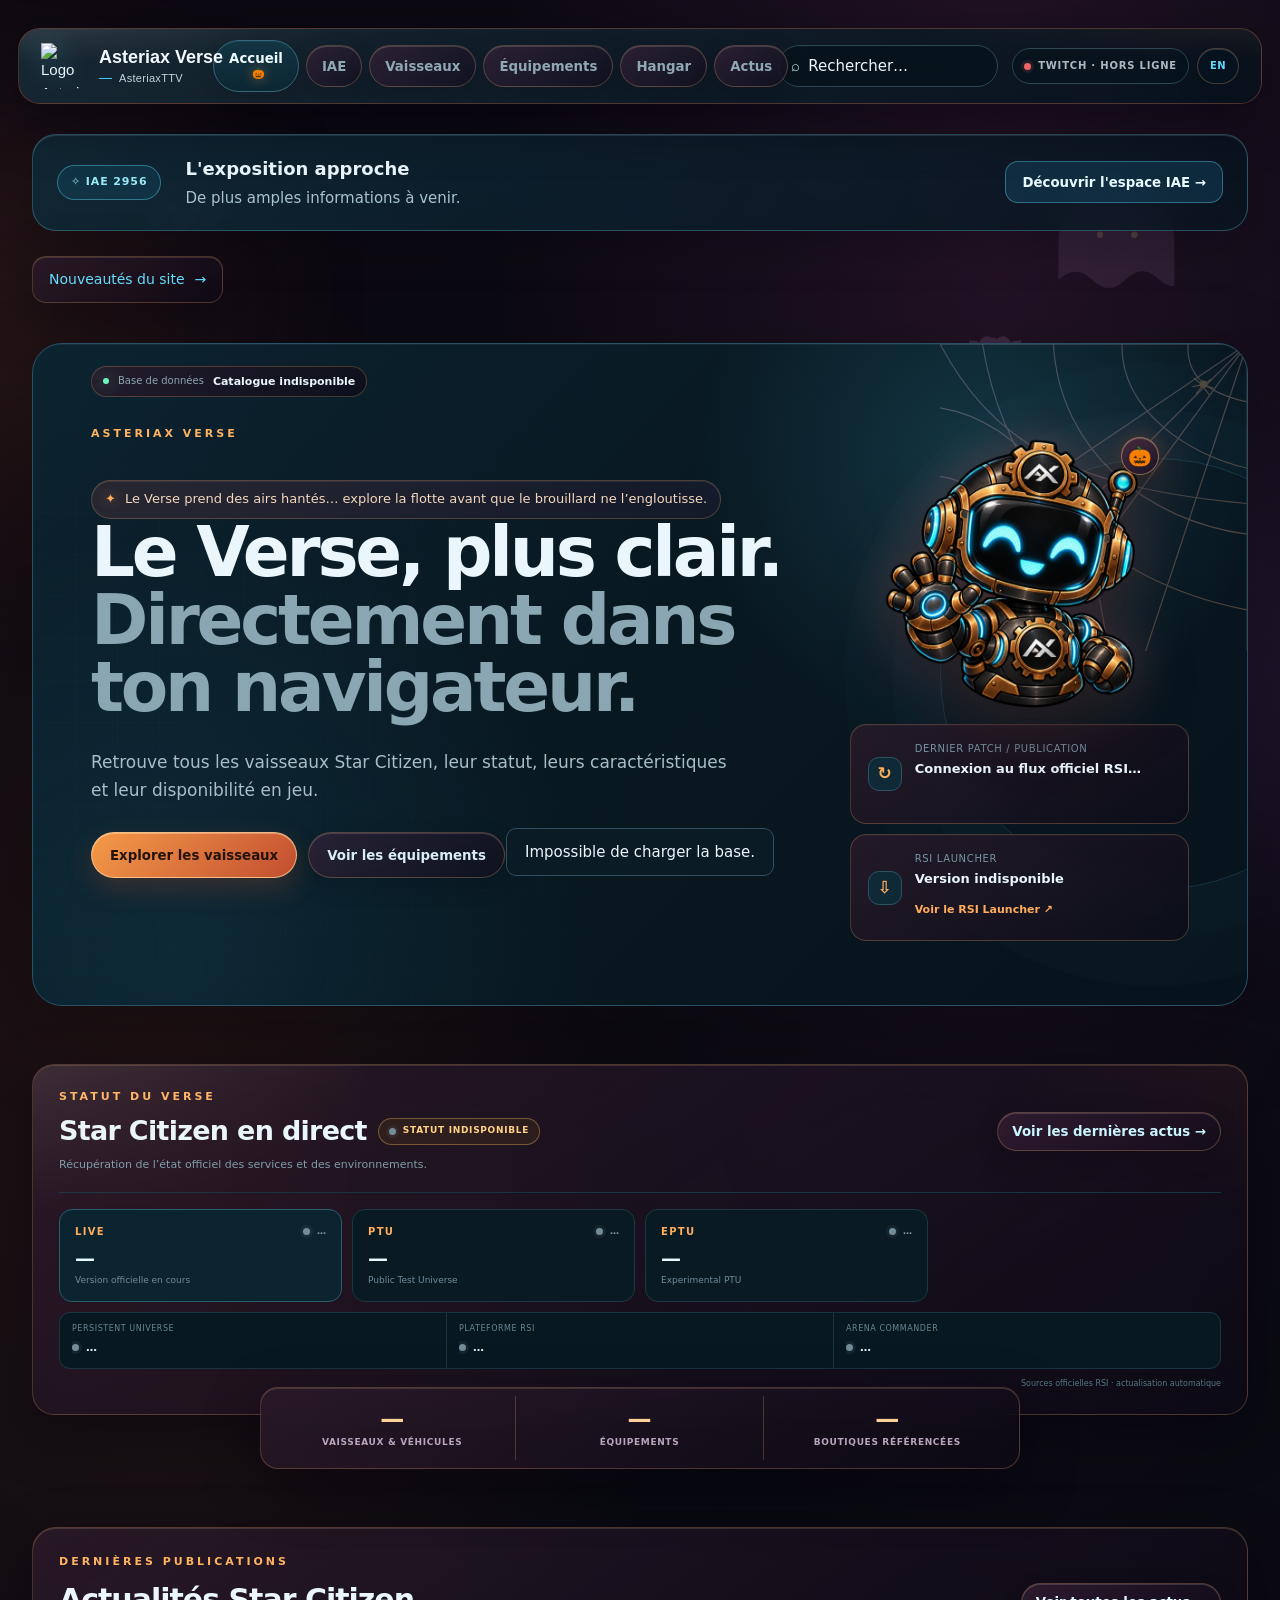
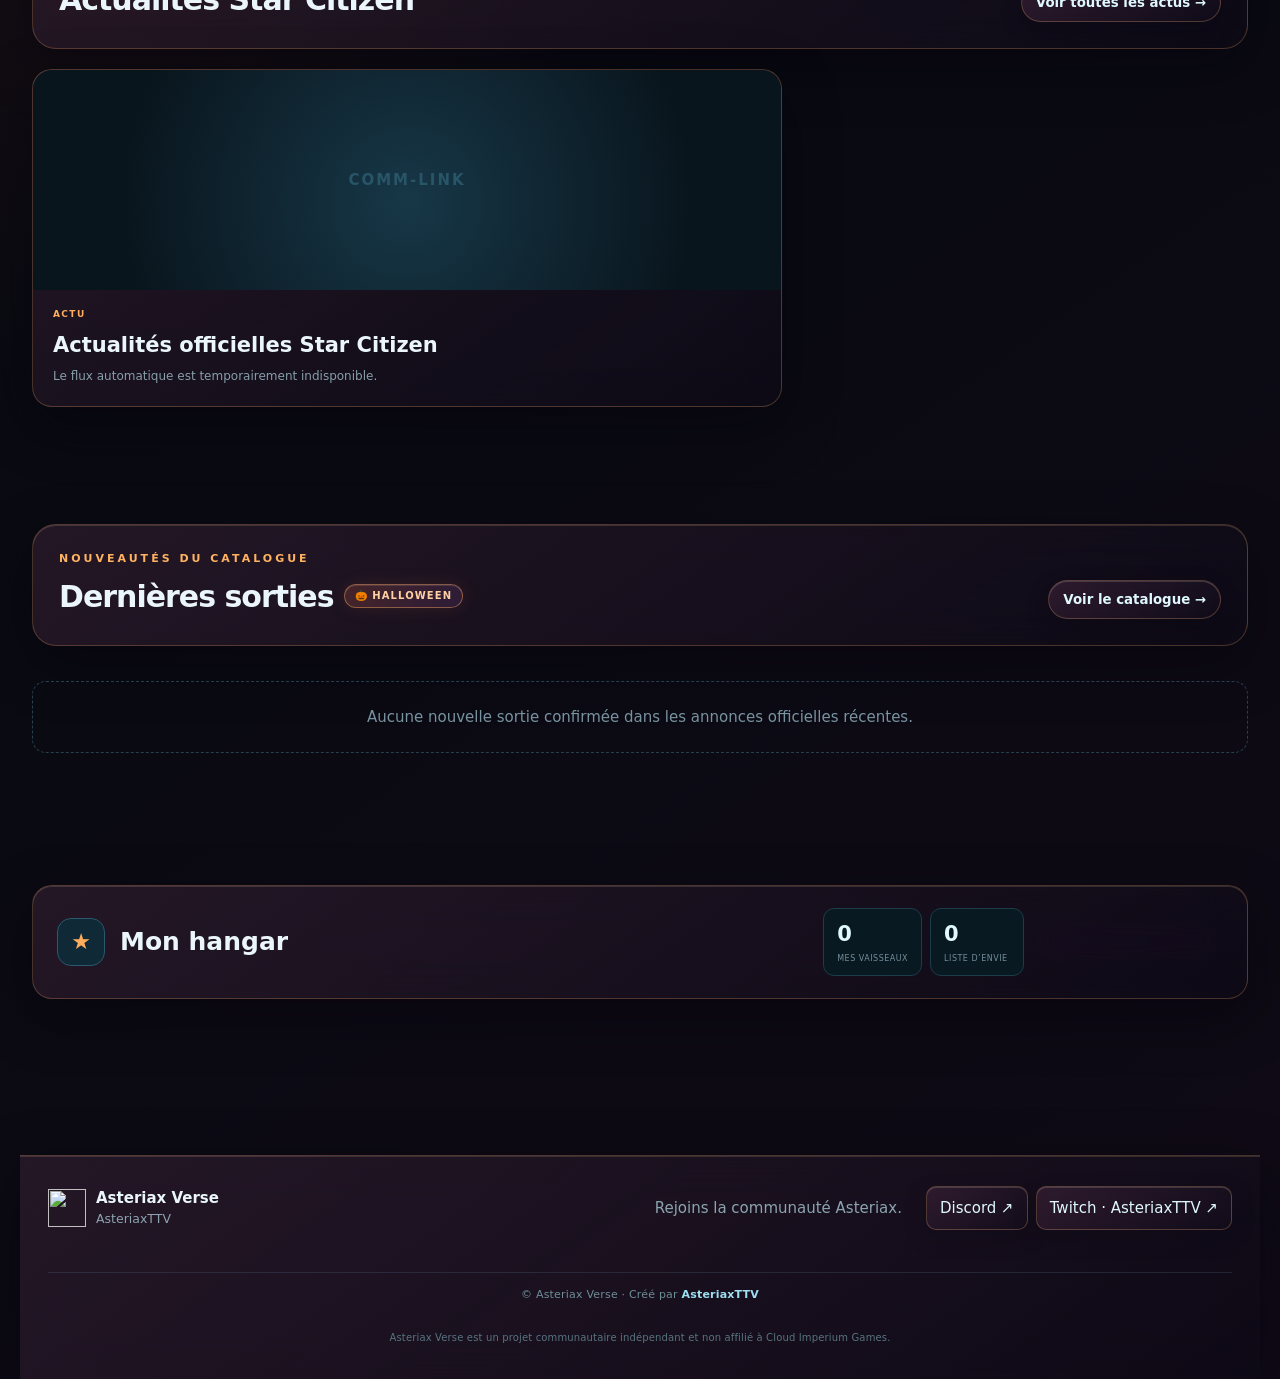
==== commit e2f27ded: "Label all-waves PTU as Wave 5 open to all" ====
--- a/website/index.html
+++ b/website/index.html
@@ -72,5 +72,5 @@
 </main>
 <footer class="site-footer"><div class="footer-brand"><img src="assets/asteriax_mark.png" alt=""/><div><strong>Asteriax Verse</strong><small>AsteriaxTTV</small></div></div><p>Rejoins la communauté Asteriax.</p><div class="social-links"><a href="https://discord.com/invite/YSK3aJwATH" target="_blank" rel="noopener">Discord ↗</a><a href="https://www.twitch.tv/asteriaxttv/about" target="_blank" rel="noopener">Twitch · AsteriaxTTV ↗</a></div><p class="footer-credit">© Asteriax Verse · Créé par <a href="https://www.twitch.tv/asteriaxttv/about" target="_blank" rel="noopener">AsteriaxTTV</a></p></footer>
 <div id="itemModal" class="modal" aria-hidden="true"><div class="modal-backdrop" data-close-modal></div><section class="modal-panel" role="dialog" aria-modal="true" aria-label="Détails du catalogue"><button class="modal-close" data-close-modal aria-label="Fermer la fiche">×</button><div id="itemDetail"></div></section></div><div id="toast" class="toast" role="status" aria-live="polite"></div>
-<script src="api-cache.js?v=5"></script><script src="app.js?v=25"></script><script src="shipcatalog.js?v=44"></script><script src="verified-status.js?v=4"></script><script src="vehiclefilters.js?v=9"></script><script src="data-fixes.js?v=5"></script><script src="enhance.js?v=9"></script><script src="news.js?v=12"></script><script src="home.js?v=20"></script><script src="launcher.js?v=1"></script><script src="home-mascot.js?v=1"></script><script src="status-ui.js?v=11"></script><script src="home-now-order.js?v=1"></script><script src="patch-refresh.js?v=3"></script><script src="performance.js?v=4"></script><script src="twitch-account.js?v=9"></script><script src="i18n.js?v=13"></script><script src="changelog.js?v=1"></script><link rel="stylesheet" href="loadout/loadout.css?v=4"><link rel="stylesheet" href="mobile-rework.css?v=4"><script src="mobile-nav.js?v=2"></script><script type="module" src="loadout/index.js?v=7"></script></body></html>
+<script src="api-cache.js?v=5"></script><script src="app.js?v=25"></script><script src="shipcatalog.js?v=44"></script><script src="verified-status.js?v=4"></script><script src="vehiclefilters.js?v=9"></script><script src="data-fixes.js?v=5"></script><script src="enhance.js?v=9"></script><script src="news.js?v=12"></script><script src="home.js?v=20"></script><script src="launcher.js?v=1"></script><script src="home-mascot.js?v=1"></script><script src="status-ui.js?v=12"></script><script src="home-now-order.js?v=1"></script><script src="patch-refresh.js?v=3"></script><script src="performance.js?v=4"></script><script src="twitch-account.js?v=9"></script><script src="i18n.js?v=13"></script><script src="changelog.js?v=1"></script><link rel="stylesheet" href="loadout/loadout.css?v=4"><link rel="stylesheet" href="mobile-rework.css?v=4"><script src="mobile-nav.js?v=2"></script><script type="module" src="loadout/index.js?v=7"></script></body></html>
 
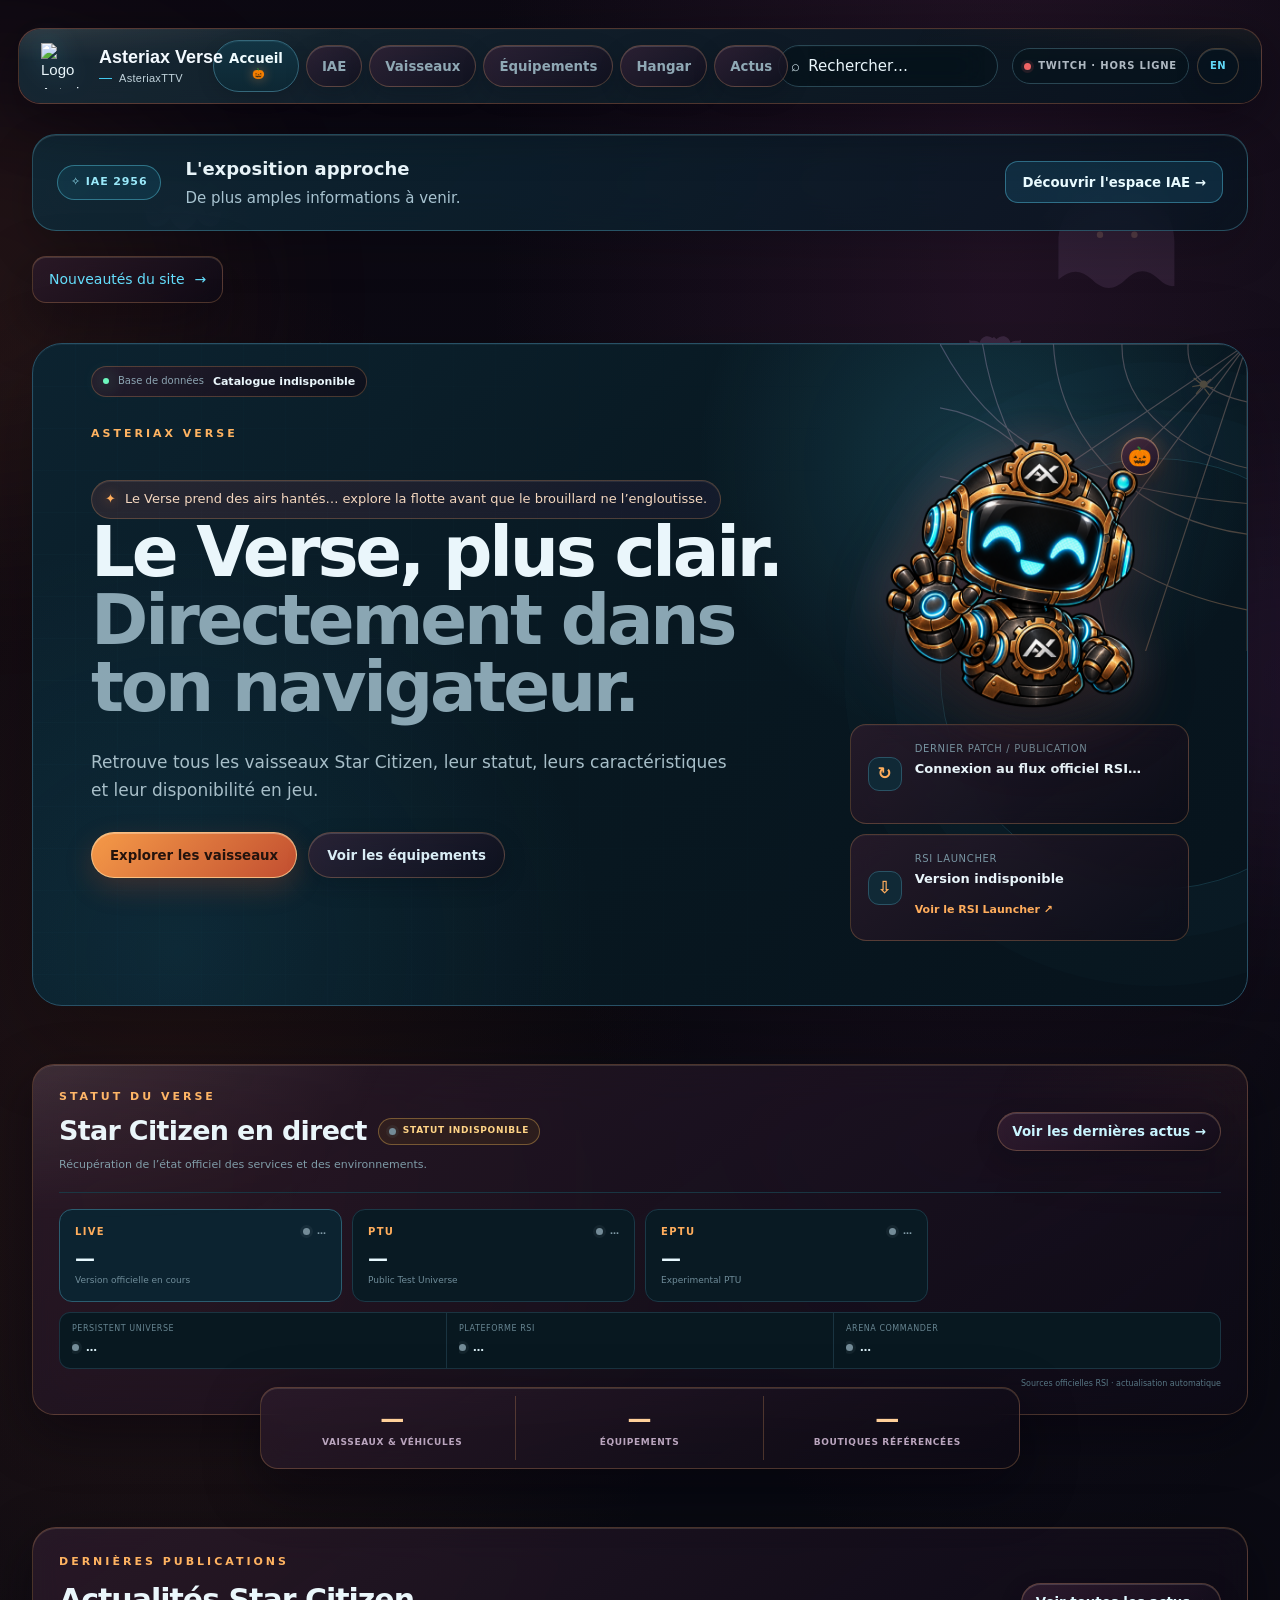
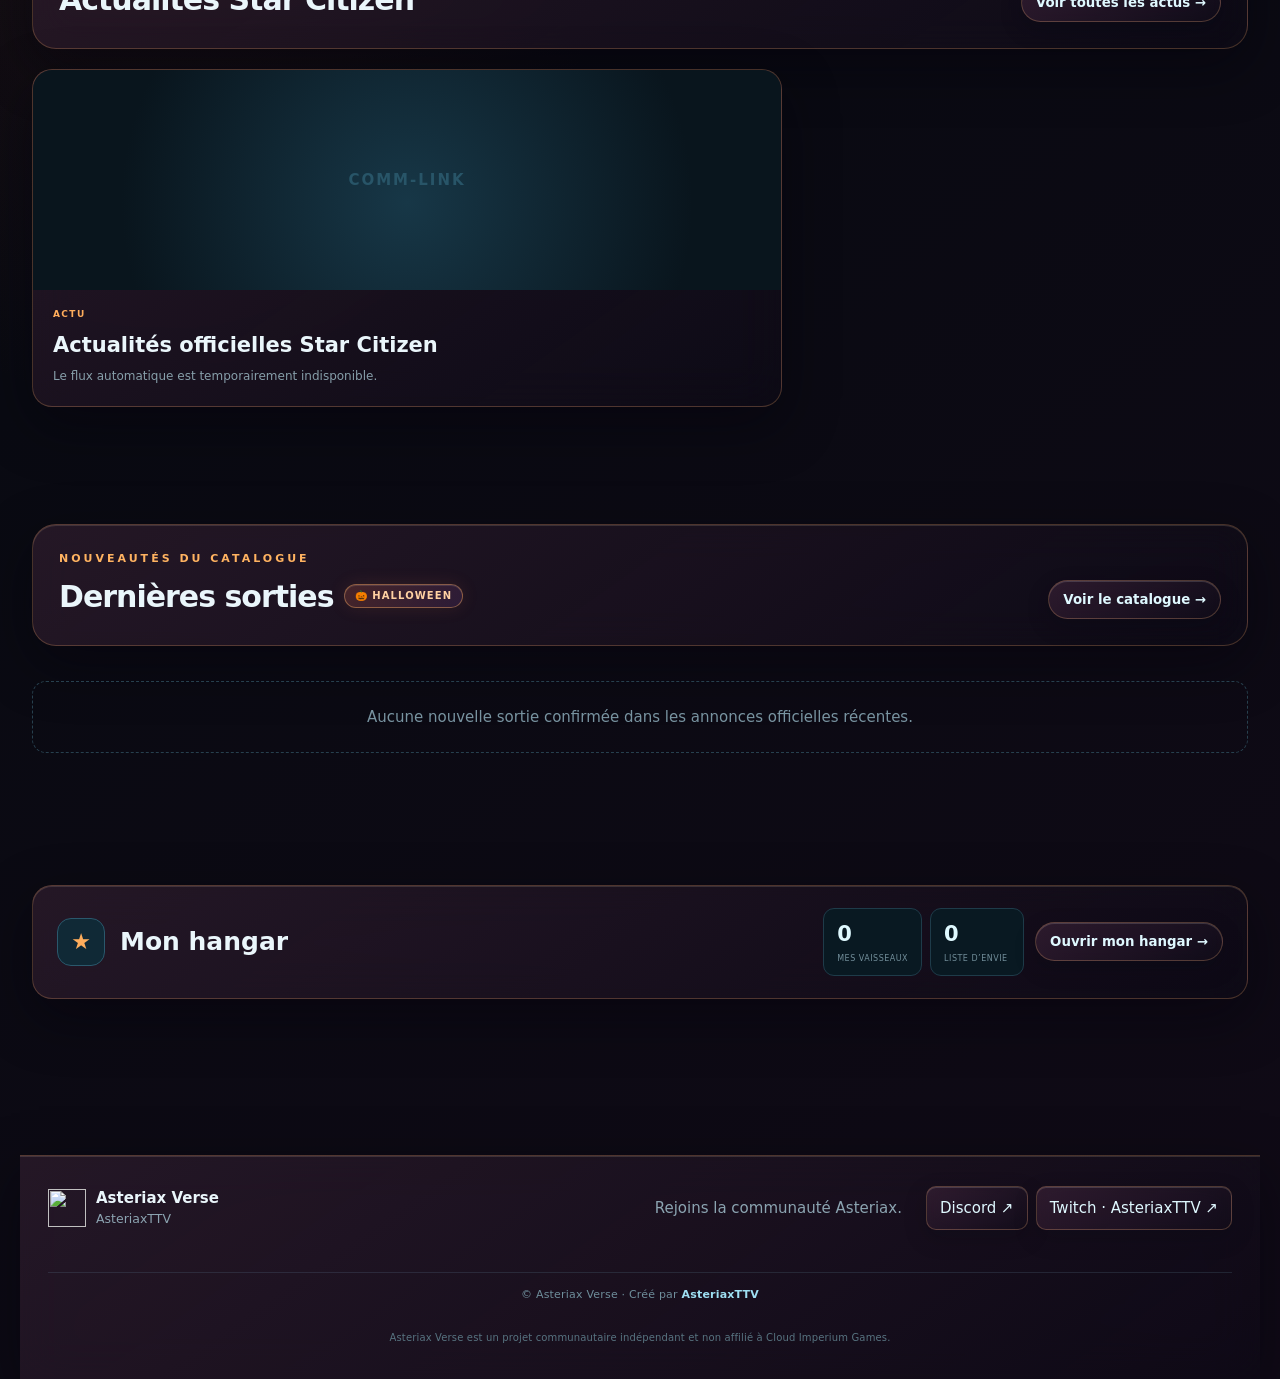
==== commit 83b211a3: "Add connected Hangar accounts with Cloudflare D1 sync" ====
--- a/website/index.html
+++ b/website/index.html
@@ -7,7 +7,7 @@
 <meta name="description" content="Asteriax Verse — catalogue Star Citizen : tous les vaisseaux, véhicules, équipements, prix, statuts, lieux, constructeurs et actualités."/>
 <meta property="og:title" content="Asteriax Verse — AsteriaxTTV"/><meta property="og:description" content="Tous les vaisseaux Star Citizen, équipements, prix, statuts, lieux et actualités."/><meta property="og:type" content="website"/><meta property="og:image" content="assets/asteriax_logo.png"/>
 <title>Asteriax Verse</title><link rel="icon" href="assets/asteriax_mark.png"/><link rel="preconnect" href="https://cdn.jsdelivr.net"/><link rel="stylesheet" href="styles.css"/><link rel="stylesheet" href="features.css?v=8"/><link rel="stylesheet" href="home.css?v=10"/><link rel="stylesheet" href="shipcatalog.css?v=3"/><link rel="stylesheet" href="catalog-fixes.css?v=3"/><link rel="stylesheet" href="searchfix.css?v=1"/>
-<link rel="stylesheet" href="ptu-wave.css?v=1"/><link rel="stylesheet" href="status-ui.css?v=2"/><link rel="stylesheet" href="hotfix-status.css?v=1"/><link rel="stylesheet" href="tech-preview.css?v=1"/><link rel="stylesheet" href="patch-refresh.css?v=2"/><link rel="stylesheet" href="footer-credit.css?v=1"/><link rel="stylesheet" href="desktop-polish.css?v=12"/><link rel="stylesheet" href="mobile.css?v=3"/><link rel="stylesheet" href="twitch-account.css?v=3"/><link rel="stylesheet" href="twitch-live-popup.css?v=2"/><link rel="stylesheet" href="changelog.css?v=1"/><link rel="stylesheet" href="liquid-glass.css?v=4"/><link rel="stylesheet" href="halloween-theme.css?v=6"/><link rel="stylesheet" href="mobile-polish.css?v=5"/><link rel="stylesheet" href="close-controls.css?v=1"/></head><body><div class="ambient ambient-a"></div><div class="ambient ambient-b"></div>
+<link rel="stylesheet" href="ptu-wave.css?v=1"/><link rel="stylesheet" href="status-ui.css?v=2"/><link rel="stylesheet" href="hotfix-status.css?v=1"/><link rel="stylesheet" href="tech-preview.css?v=1"/><link rel="stylesheet" href="patch-refresh.css?v=2"/><link rel="stylesheet" href="footer-credit.css?v=1"/><link rel="stylesheet" href="desktop-polish.css?v=12"/><link rel="stylesheet" href="mobile.css?v=3"/><link rel="stylesheet" href="twitch-account.css?v=3"/><link rel="stylesheet" href="twitch-live-popup.css?v=2"/><link rel="stylesheet" href="changelog.css?v=1"/><link rel="stylesheet" href="liquid-glass.css?v=4"/><link rel="stylesheet" href="halloween-theme.css?v=6"/><link rel="stylesheet" href="mobile-polish.css?v=5"/><link rel="stylesheet" href="close-controls.css?v=1"/><link rel="stylesheet" href="hangar-account.css?v=1"/></head><body><div class="ambient ambient-a"></div><div class="ambient ambient-b"></div>
 <header class="topbar"><a class="brand" href="#home" aria-label="Asteriax Verse accueil"><img class="brand-logo" src="assets/asteriax_mark.png" alt="Logo Asteriax Verse"/><span><strong>Asteriax Verse</strong><small>AsteriaxTTV</small></span></a><label class="global-search"><span aria-hidden="true">⌕</span><input id="globalSearch" type="search" aria-label="Rechercher dans Asteriax Verse" placeholder="Rechercher…" autocomplete="off"/></label><nav class="nav" aria-label="Navigation principale"><span class="nav-primary"><button class="nav-btn active" data-view="home" data-mobile-icon="⌂">Accueil</button><button class="nav-btn iae-nav" data-view="iae" data-mobile-icon="✧">IAE</button></span><span class="nav-secondary"><button class="nav-btn" data-view="vehicles" data-mobile-icon="✦">Vaisseaux</button><button class="nav-btn" data-view="equipment" data-mobile-icon="◇">Équipements</button><button class="nav-btn" data-view="hangar" data-mobile-icon="★">Hangar</button><button class="nav-btn" data-view="news" data-mobile-icon="▤">Actus</button></span><button class="mobile-menu-toggle" type="button" aria-label="Ouvrir le menu" aria-expanded="false" aria-controls="mobileMenu">Menu</button></nav></header><div id="mobileMenu" class="mobile-menu" hidden><button type="button" data-mobile-go="vehicles">✦ <span>Vaisseaux</span></button><button type="button" data-mobile-go="equipment">◇ <span>Équipements</span></button><button type="button" data-mobile-go="iae">✧ <span>IAE</span></button><button type="button" data-mobile-go="news">▤ <span>Actus</span></button></div><div id="globalResults" class="global-results" hidden></div>
 <main class="shell">
 <section id="home" class="view active-view">
@@ -49,13 +49,13 @@
 
   <section class="home-section" aria-labelledby="homeShipsTitle"><div class="home-section-head"><div><p class="eyebrow">NOUVEAUTÉS DU CATALOGUE</p><div class="home-title-row"><h2 id="homeShipsTitle">Dernières sorties</h2><span class="halloween-release-badge">🎃 HALLOWEEN</span></div><p>Le dernier lot de vaisseaux et véhicules sorti dans Star Citizen, détecté depuis les publications officielles.</p><p class="home-release-source" id="homeReleaseSource" data-i18n-skip></p></div><button class="home-section-link" data-go="vehicles">Voir le catalogue →</button></div><div id="homeShipGrid" class="card-grid home-featured-grid"><div class="home-loading">Recherche des dernières sorties…</div></div></section>
 
-  <section class="home-section" aria-labelledby="homeHangarTitle"><div class="home-hangar-panel"><div class="home-hangar-intro"><span class="home-hangar-icon">★</span><div><p class="eyebrow">MON ESPACE</p><h2 id="homeHangarTitle">Mon hangar</h2><p>Résumé uniquement, sans aperçu des cartes de vaisseaux.</p></div></div><div class="home-hangar-side"><div class="home-hangar-counts"><div class="home-hangar-count"><strong id="homeOwnedCount">0</strong><span>Mes vaisseaux</span></div><div class="home-hangar-count"><strong id="homeWishCount">0</strong><span>Liste d’envie</span></div></div><button class="home-section-link" data-go="hangar">Ouvrir mon hangar →</button></div></div></section>
+  <section class="home-section" aria-labelledby="homeHangarTitle"><div class="home-hangar-panel"><div class="home-hangar-intro"><span class="home-hangar-icon">★</span><div><p class="eyebrow">MON ESPACE</p><h2 id="homeHangarTitle">Mon hangar</h2><p id="homeHangarAccount" class="home-hangar-account">Connecte-toi pour retrouver ton Hangar sur tous tes appareils.</p></div></div><div class="home-hangar-side"><div class="home-hangar-counts"><div class="home-hangar-count"><strong id="homeOwnedCount">0</strong><span>Mes vaisseaux</span></div><div class="home-hangar-count"><strong id="homeWishCount">0</strong><span>Liste d’envie</span></div></div><button class="home-section-link" data-go="hangar">Ouvrir mon hangar →</button></div></div></section>
 
   <section class="home-section" aria-labelledby="homeNowTitle"><div class="home-section-head"><div><p class="eyebrow">EN CE MOMENT</p><h2 id="homeNowTitle">À suivre dans le Verse</h2><p>Patchs, roadmap et publications officielles récentes regroupés en un coup d’œil.</p></div></div><div id="homeNowGrid" class="home-now-grid"><div class="home-loading">Chargement des informations officielles…</div></div></section>
 </section>
 <section id="vehicles" class="view"><div class="section-head"><div><p class="eyebrow">CATALOGUE COMPLET</p><h2>Vaisseaux & véhicules</h2><p class="data-updated" id="vehicleDataUpdated" aria-live="polite">Vérification du catalogue…</p><p class="data-updated data-source" id="vehicleDataSource"></p><p class="data-updated data-source" id="vehiclePriceSource"></p></div><span class="result-count" id="vehicleCount">Préparation du catalogue…</span></div><div class="filters"><label class="searchbox"><span aria-hidden="true">⌕</span><input id="vehicleSearch" type="search" aria-label="Rechercher un vaisseau ou un constructeur" placeholder="Rechercher un vaisseau, constructeur…"/></label><button class="mobile-filters-toggle" type="button" aria-expanded="false" aria-controls="vehicleType vehicleManufacturer vehicleSort">Filtres et tri <span aria-hidden="true">⌄</span></button><select id="vehicleType"><option value="">Tous les types</option><optgroup label="Type"><option value="ship">Vaisseaux</option><option value="ground">Véhicules terrestres</option></optgroup><optgroup label="Statut"><option value="disponible">Disponible</option><option value="production">En production</option><option value="concept">En concept</option></optgroup></select><select id="vehicleManufacturer"><option value="">Tous les constructeurs</option></select><select id="vehicleSort" class="extra-sort"><option value="name">Nom A–Z</option><optgroup label="Prix en jeu (aUEC)"><option value="auec-asc">aUEC croissant</option><option value="auec-desc">aUEC décroissant</option></optgroup><optgroup label="Prix Pledge Store ($ US)"><option value="pledge-asc">Pledge croissant</option><option value="pledge-desc">Pledge décroissant</option></optgroup><option value="scu">SCU décroissant</option></select></div><div id="vehicleGrid" class="card-grid catalog-loading" aria-busy="true"><div class="catalog-skeleton" role="status"><span class="sr-only">Chargement du catalogue des vaisseaux</span><i></i><i></i><i></i><i></i></div></div></section>
 <section id="equipment" class="view"><div id="loadoutRoot" data-i18n-skip></div><div id="legacyEquipment" hidden><div class="section-head"><div><p class="eyebrow">CATALOGUE</p><h2>Équipements</h2></div><span class="result-count" id="itemCount"></span></div><div class="filters"><label class="searchbox"><span aria-hidden="true">⌕</span><input id="itemSearch" type="search" aria-label="Rechercher un équipement" placeholder="Rechercher un équipement…"/></label><select id="itemSection"><option value="">Toutes les sections</option></select><select id="itemSize"><option value="">Toutes les tailles</option></select><select id="itemSort" class="extra-sort"><option value="name">Nom A–Z</option><option value="price">Prix croissant</option><option value="price-desc">Prix décroissant</option></select></div><div id="itemGrid" class="card-grid equipment-grid"></div></div></section>
-<section id="hangar" class="view"><div class="section-head"><div><p class="eyebrow">MON ESPACE</p><h2>Mon hangar</h2></div><span class="result-count" id="hangarCount"></span></div><div class="hangar-tabs"><button class="active" data-hangar-level="owned">Mes vaisseaux</button><button data-hangar-level="wishlist">Liste d’envie</button></div><p class="section-copy">Classe tes vaisseaux réellement possédés séparément de ceux que tu souhaites obtenir, y compris les concepts.</p><div id="hangarGrid" class="card-grid"></div></section>
+<section id="hangar" class="view"><div class="section-head"><div><p class="eyebrow">MON ESPACE</p><h2>Mon hangar</h2></div><span class="result-count" id="hangarCount"></span></div><div id="hangarAccount" class="hangar-account" data-i18n-skip><h3>Compte Asteriax Verse</h3><p>Enregistre ton Hangar et retrouve-le sur ordinateur et mobile.</p><div data-account-forms><div class="hangar-account-switch"><button type="button" data-account-mode="login" aria-pressed="true">Connexion</button><button type="button" data-account-mode="register" aria-pressed="false">Créer un compte</button></div><form><label data-register-fields hidden>Ton nom<input name="name" autocomplete="name" minlength="2" maxlength="60"></label><label>Adresse e-mail<input name="email" type="email" autocomplete="email" required maxlength="254"></label><label>Mot de passe<input name="password" type="password" autocomplete="current-password" required minlength="12" maxlength="128"></label><button type="submit" data-account-submit>Se connecter</button></form></div><div data-account-connected hidden><p>Connecté en tant que <strong data-account-name></strong>. Ton Hangar est sauvegardé en ligne.</p><button type="button" data-account-logout>Se déconnecter</button></div><p class="hangar-account-message" data-account-message role="status" aria-live="polite"></p></div><div class="hangar-tabs"><button class="active" data-hangar-level="owned">Mes vaisseaux</button><button data-hangar-level="wishlist">Liste d’envie</button></div><p class="section-copy">Classe tes vaisseaux réellement possédés séparément de ceux que tu souhaites obtenir, y compris les concepts.</p><div id="hangarGrid" class="card-grid"></div></section>
 <section id="news" class="view"><div class="news-header"><div class="news-heading"><span class="news-heading-icon">▤</span><div><p class="eyebrow">ACTUALITÉS OFFICIELLES</p><h2>News Star Citizen</h2><small>Dernières publications de Roberts Space Industries</small></div></div><button id="refreshNews" class="news-refresh" type="button"><span>↻</span> Rafraîchir</button></div><div class="news-toolbar" aria-label="Filtres actualités"><button class="active" data-news-filter="ALL">Tout</button><button data-news-filter="PATCH">Patch</button><button data-news-filter="NEWS">Actus</button><button data-news-filter="VIDEO">Vidéos</button><button data-news-filter="ROADMAP">Roadmap</button><button data-news-filter="SNEAK PEEK">Sneak Peek</button><button data-news-filter="KNOWN ISSUE">Known Issues</button></div><div id="newsStatus" class="section-copy">Chargement du flux officiel…</div><div id="newsFeed" class="news-grid"><a class="news-card" href="https://robertsspaceindustries.com/en/comm-link" target="_blank" rel="noopener"><div class="news-image news-image-fallback"><span>STAR CITIZEN</span></div><div class="news-card-content"><div class="news-card-meta"><span>POST</span></div><h3>Chargement des dernières publications…</h3><p>Connexion au flux officiel Roberts Space Industries.</p><strong>Ouvrir sur RSI ↗</strong></div></a></div></section>
 <section id="iae" class="view iae-view" aria-labelledby="iaeTitle">
   <div class="iae-hero"><p class="eyebrow">ÉVÉNEMENT À VENIR</p><h1 id="iaeTitle">IAE 2956</h1><p class="iae-lead">Intergalactic Aerospace Expo · l'exposition des vaisseaux du Verse.</p><span class="iae-state">Programme prévisionnel · à confirmer</span><p class="iae-opening"><strong>Ouverture prévue le 13 novembre à 17 h 00</strong><span>Heure de Paris · 16 h 00 UTC · à confirmer pour 2956</span></p><p class="iae-note">Retrouve les journées constructeurs et le plan de l'exposition. Ces informations pourront évoluer jusqu'à l'annonce officielle.</p><a class="iae-official" href="https://robertsspaceindustries.com/en/comm-link" target="_blank" rel="noopener noreferrer">Voir les annonces officielles RSI ↗</a></div>
@@ -72,5 +72,5 @@
 </main>
 <footer class="site-footer"><div class="footer-brand"><img src="assets/asteriax_mark.png" alt=""/><div><strong>Asteriax Verse</strong><small>AsteriaxTTV</small></div></div><p>Rejoins la communauté Asteriax.</p><div class="social-links"><a href="https://discord.com/invite/YSK3aJwATH" target="_blank" rel="noopener">Discord ↗</a><a href="https://www.twitch.tv/asteriaxttv/about" target="_blank" rel="noopener">Twitch · AsteriaxTTV ↗</a></div><p class="footer-credit">© Asteriax Verse · Créé par <a href="https://www.twitch.tv/asteriaxttv/about" target="_blank" rel="noopener">AsteriaxTTV</a></p></footer>
 <div id="itemModal" class="modal" aria-hidden="true"><div class="modal-backdrop" data-close-modal></div><section class="modal-panel" role="dialog" aria-modal="true" aria-label="Détails du catalogue"><button class="modal-close" data-close-modal aria-label="Fermer la fiche">×</button><div id="itemDetail"></div></section></div><div id="toast" class="toast" role="status" aria-live="polite"></div>
-<script src="api-cache.js?v=5"></script><script src="app.js?v=25"></script><script src="shipcatalog.js?v=44"></script><script src="verified-status.js?v=4"></script><script src="vehiclefilters.js?v=9"></script><script src="data-fixes.js?v=5"></script><script src="enhance.js?v=9"></script><script src="news.js?v=12"></script><script src="home.js?v=20"></script><script src="launcher.js?v=1"></script><script src="home-mascot.js?v=1"></script><script src="status-ui.js?v=12"></script><script src="home-now-order.js?v=1"></script><script src="patch-refresh.js?v=3"></script><script src="performance.js?v=4"></script><script src="twitch-account.js?v=9"></script><script src="i18n.js?v=13"></script><script src="changelog.js?v=1"></script><link rel="stylesheet" href="loadout/loadout.css?v=4"><link rel="stylesheet" href="mobile-rework.css?v=4"><script src="mobile-nav.js?v=2"></script><script type="module" src="loadout/index.js?v=7"></script></body></html>
+<script src="api-cache.js?v=5"></script><script src="app.js?v=25"></script><script src="shipcatalog.js?v=44"></script><script src="verified-status.js?v=4"></script><script src="vehiclefilters.js?v=9"></script><script src="data-fixes.js?v=5"></script><script src="enhance.js?v=9"></script><script src="news.js?v=12"></script><script src="home.js?v=20"></script><script src="launcher.js?v=1"></script><script src="home-mascot.js?v=1"></script><script src="status-ui.js?v=12"></script><script src="home-now-order.js?v=1"></script><script src="patch-refresh.js?v=3"></script><script src="performance.js?v=4"></script><script src="twitch-account.js?v=9"></script><script src="i18n.js?v=13"></script><script src="hangar-account.js?v=1"></script><script src="changelog.js?v=1"></script><link rel="stylesheet" href="loadout/loadout.css?v=4"><link rel="stylesheet" href="mobile-rework.css?v=4"><script src="mobile-nav.js?v=2"></script><script type="module" src="loadout/index.js?v=7"></script></body></html>
 
--- a/website/hangar-account.css
+++ b/website/hangar-account.css
@@ -0,0 +1,3 @@
+.hangar-account{margin:0 0 22px;padding:22px;border:1px solid rgba(94,192,222,.34);border-radius:24px;background:linear-gradient(135deg,rgba(19,47,62,.82),rgba(9,21,34,.82));box-shadow:inset 0 1px 0 rgba(205,246,255,.08),0 14px 38px rgba(0,0,0,.15);backdrop-filter:blur(18px)}
+.hangar-account h3{margin:0 0 5px;color:#e8faff;font-size:19px}.hangar-account p{color:#adc6d1;margin:0 0 16px;line-height:1.5}.hangar-account-switch{display:flex;gap:8px;margin-bottom:16px;flex-wrap:wrap}.hangar-account button{min-height:40px;border:1px solid #376c80;border-radius:999px;padding:8px 15px;background:rgba(22,59,76,.8);color:#e3faff;font:inherit;font-weight:700;cursor:pointer}.hangar-account button:hover,.hangar-account button[aria-pressed=true]{border-color:#65d4ee;background:rgba(31,91,117,.9)}.hangar-account button:disabled{opacity:.55}.hangar-account form{display:grid;grid-template-columns:repeat(2,minmax(0,1fr));gap:12px;max-width:650px}.hangar-account label{display:grid;gap:5px;color:#b9d7e3;font-size:13px}.hangar-account input{width:100%;min-height:43px;padding:10px 13px;border:1px solid #386273;border-radius:12px;background:#081b27;color:#fff;font:inherit}.hangar-account input:focus{outline:2px solid #62d5ef;outline-offset:1px}.hangar-account form button{grid-column:1/-1;justify-self:start}.hangar-account [hidden]{display:none!important}.hangar-account-message{margin:12px 0 0!important;font-size:13px}.hangar-account-message.error{color:#ffaaa5}.home-hangar-account{color:#a8cbd8!important;font-size:13px}
+@media(max-width:600px){.hangar-account{padding:17px;border-radius:19px}.hangar-account form{grid-template-columns:1fr}}
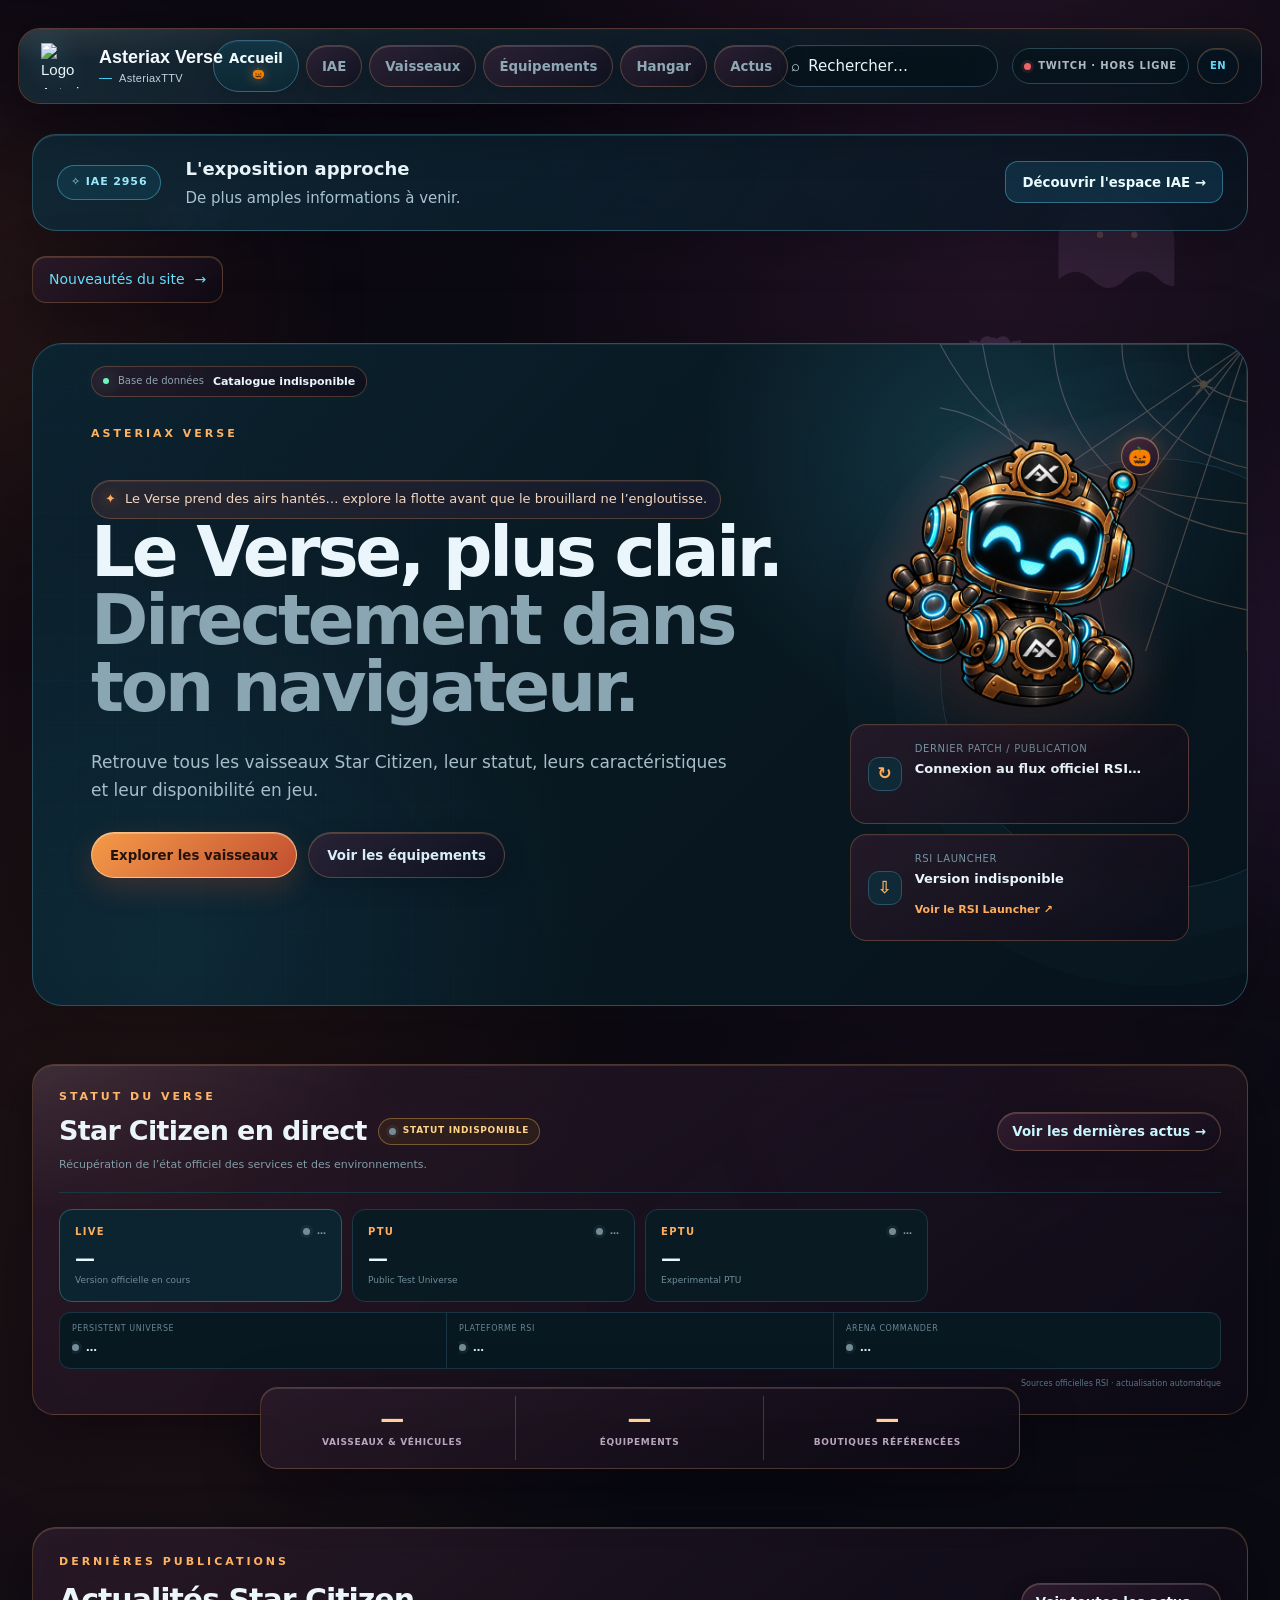
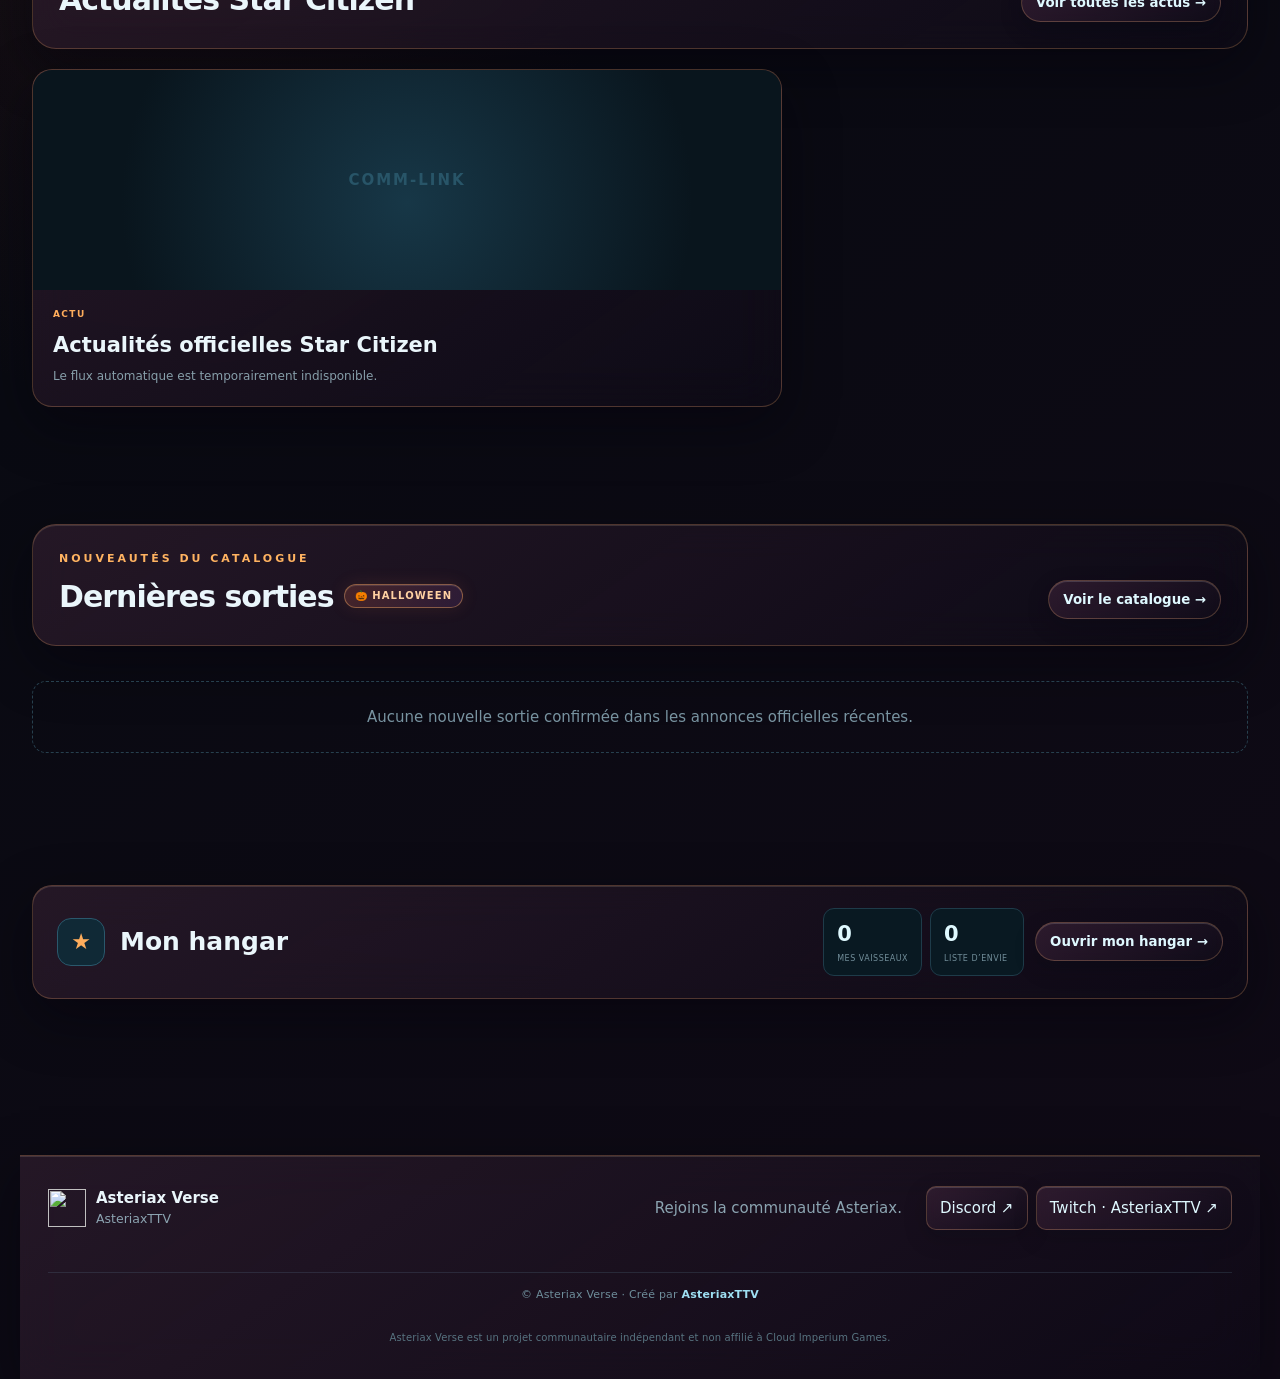
==== commit d0333383: "Clarify password length during Hangar signup" ====
--- a/website/index.html
+++ b/website/index.html
@@ -7,7 +7,7 @@
 <meta name="description" content="Asteriax Verse — catalogue Star Citizen : tous les vaisseaux, véhicules, équipements, prix, statuts, lieux, constructeurs et actualités."/>
 <meta property="og:title" content="Asteriax Verse — AsteriaxTTV"/><meta property="og:description" content="Tous les vaisseaux Star Citizen, équipements, prix, statuts, lieux et actualités."/><meta property="og:type" content="website"/><meta property="og:image" content="assets/asteriax_logo.png"/>
 <title>Asteriax Verse</title><link rel="icon" href="assets/asteriax_mark.png"/><link rel="preconnect" href="https://cdn.jsdelivr.net"/><link rel="stylesheet" href="styles.css"/><link rel="stylesheet" href="features.css?v=8"/><link rel="stylesheet" href="home.css?v=10"/><link rel="stylesheet" href="shipcatalog.css?v=3"/><link rel="stylesheet" href="catalog-fixes.css?v=3"/><link rel="stylesheet" href="searchfix.css?v=1"/>
-<link rel="stylesheet" href="ptu-wave.css?v=1"/><link rel="stylesheet" href="status-ui.css?v=2"/><link rel="stylesheet" href="hotfix-status.css?v=1"/><link rel="stylesheet" href="tech-preview.css?v=1"/><link rel="stylesheet" href="patch-refresh.css?v=2"/><link rel="stylesheet" href="footer-credit.css?v=1"/><link rel="stylesheet" href="desktop-polish.css?v=12"/><link rel="stylesheet" href="mobile.css?v=3"/><link rel="stylesheet" href="twitch-account.css?v=3"/><link rel="stylesheet" href="twitch-live-popup.css?v=2"/><link rel="stylesheet" href="changelog.css?v=1"/><link rel="stylesheet" href="liquid-glass.css?v=4"/><link rel="stylesheet" href="halloween-theme.css?v=6"/><link rel="stylesheet" href="mobile-polish.css?v=5"/><link rel="stylesheet" href="close-controls.css?v=1"/><link rel="stylesheet" href="hangar-account.css?v=1"/></head><body><div class="ambient ambient-a"></div><div class="ambient ambient-b"></div>
+<link rel="stylesheet" href="ptu-wave.css?v=1"/><link rel="stylesheet" href="status-ui.css?v=2"/><link rel="stylesheet" href="hotfix-status.css?v=1"/><link rel="stylesheet" href="tech-preview.css?v=1"/><link rel="stylesheet" href="patch-refresh.css?v=2"/><link rel="stylesheet" href="footer-credit.css?v=1"/><link rel="stylesheet" href="desktop-polish.css?v=12"/><link rel="stylesheet" href="mobile.css?v=3"/><link rel="stylesheet" href="twitch-account.css?v=3"/><link rel="stylesheet" href="twitch-live-popup.css?v=2"/><link rel="stylesheet" href="changelog.css?v=1"/><link rel="stylesheet" href="liquid-glass.css?v=4"/><link rel="stylesheet" href="halloween-theme.css?v=6"/><link rel="stylesheet" href="mobile-polish.css?v=5"/><link rel="stylesheet" href="close-controls.css?v=1"/><link rel="stylesheet" href="hangar-account.css?v=2"/></head><body><div class="ambient ambient-a"></div><div class="ambient ambient-b"></div>
 <header class="topbar"><a class="brand" href="#home" aria-label="Asteriax Verse accueil"><img class="brand-logo" src="assets/asteriax_mark.png" alt="Logo Asteriax Verse"/><span><strong>Asteriax Verse</strong><small>AsteriaxTTV</small></span></a><label class="global-search"><span aria-hidden="true">⌕</span><input id="globalSearch" type="search" aria-label="Rechercher dans Asteriax Verse" placeholder="Rechercher…" autocomplete="off"/></label><nav class="nav" aria-label="Navigation principale"><span class="nav-primary"><button class="nav-btn active" data-view="home" data-mobile-icon="⌂">Accueil</button><button class="nav-btn iae-nav" data-view="iae" data-mobile-icon="✧">IAE</button></span><span class="nav-secondary"><button class="nav-btn" data-view="vehicles" data-mobile-icon="✦">Vaisseaux</button><button class="nav-btn" data-view="equipment" data-mobile-icon="◇">Équipements</button><button class="nav-btn" data-view="hangar" data-mobile-icon="★">Hangar</button><button class="nav-btn" data-view="news" data-mobile-icon="▤">Actus</button></span><button class="mobile-menu-toggle" type="button" aria-label="Ouvrir le menu" aria-expanded="false" aria-controls="mobileMenu">Menu</button></nav></header><div id="mobileMenu" class="mobile-menu" hidden><button type="button" data-mobile-go="vehicles">✦ <span>Vaisseaux</span></button><button type="button" data-mobile-go="equipment">◇ <span>Équipements</span></button><button type="button" data-mobile-go="iae">✧ <span>IAE</span></button><button type="button" data-mobile-go="news">▤ <span>Actus</span></button></div><div id="globalResults" class="global-results" hidden></div>
 <main class="shell">
 <section id="home" class="view active-view">
@@ -55,7 +55,7 @@
 </section>
 <section id="vehicles" class="view"><div class="section-head"><div><p class="eyebrow">CATALOGUE COMPLET</p><h2>Vaisseaux & véhicules</h2><p class="data-updated" id="vehicleDataUpdated" aria-live="polite">Vérification du catalogue…</p><p class="data-updated data-source" id="vehicleDataSource"></p><p class="data-updated data-source" id="vehiclePriceSource"></p></div><span class="result-count" id="vehicleCount">Préparation du catalogue…</span></div><div class="filters"><label class="searchbox"><span aria-hidden="true">⌕</span><input id="vehicleSearch" type="search" aria-label="Rechercher un vaisseau ou un constructeur" placeholder="Rechercher un vaisseau, constructeur…"/></label><button class="mobile-filters-toggle" type="button" aria-expanded="false" aria-controls="vehicleType vehicleManufacturer vehicleSort">Filtres et tri <span aria-hidden="true">⌄</span></button><select id="vehicleType"><option value="">Tous les types</option><optgroup label="Type"><option value="ship">Vaisseaux</option><option value="ground">Véhicules terrestres</option></optgroup><optgroup label="Statut"><option value="disponible">Disponible</option><option value="production">En production</option><option value="concept">En concept</option></optgroup></select><select id="vehicleManufacturer"><option value="">Tous les constructeurs</option></select><select id="vehicleSort" class="extra-sort"><option value="name">Nom A–Z</option><optgroup label="Prix en jeu (aUEC)"><option value="auec-asc">aUEC croissant</option><option value="auec-desc">aUEC décroissant</option></optgroup><optgroup label="Prix Pledge Store ($ US)"><option value="pledge-asc">Pledge croissant</option><option value="pledge-desc">Pledge décroissant</option></optgroup><option value="scu">SCU décroissant</option></select></div><div id="vehicleGrid" class="card-grid catalog-loading" aria-busy="true"><div class="catalog-skeleton" role="status"><span class="sr-only">Chargement du catalogue des vaisseaux</span><i></i><i></i><i></i><i></i></div></div></section>
 <section id="equipment" class="view"><div id="loadoutRoot" data-i18n-skip></div><div id="legacyEquipment" hidden><div class="section-head"><div><p class="eyebrow">CATALOGUE</p><h2>Équipements</h2></div><span class="result-count" id="itemCount"></span></div><div class="filters"><label class="searchbox"><span aria-hidden="true">⌕</span><input id="itemSearch" type="search" aria-label="Rechercher un équipement" placeholder="Rechercher un équipement…"/></label><select id="itemSection"><option value="">Toutes les sections</option></select><select id="itemSize"><option value="">Toutes les tailles</option></select><select id="itemSort" class="extra-sort"><option value="name">Nom A–Z</option><option value="price">Prix croissant</option><option value="price-desc">Prix décroissant</option></select></div><div id="itemGrid" class="card-grid equipment-grid"></div></div></section>
-<section id="hangar" class="view"><div class="section-head"><div><p class="eyebrow">MON ESPACE</p><h2>Mon hangar</h2></div><span class="result-count" id="hangarCount"></span></div><div id="hangarAccount" class="hangar-account" data-i18n-skip><h3>Compte Asteriax Verse</h3><p>Enregistre ton Hangar et retrouve-le sur ordinateur et mobile.</p><div data-account-forms><div class="hangar-account-switch"><button type="button" data-account-mode="login" aria-pressed="true">Connexion</button><button type="button" data-account-mode="register" aria-pressed="false">Créer un compte</button></div><form><label data-register-fields hidden>Ton nom<input name="name" autocomplete="name" minlength="2" maxlength="60"></label><label>Adresse e-mail<input name="email" type="email" autocomplete="email" required maxlength="254"></label><label>Mot de passe<input name="password" type="password" autocomplete="current-password" required minlength="12" maxlength="128"></label><button type="submit" data-account-submit>Se connecter</button></form></div><div data-account-connected hidden><p>Connecté en tant que <strong data-account-name></strong>. Ton Hangar est sauvegardé en ligne.</p><button type="button" data-account-logout>Se déconnecter</button></div><p class="hangar-account-message" data-account-message role="status" aria-live="polite"></p></div><div class="hangar-tabs"><button class="active" data-hangar-level="owned">Mes vaisseaux</button><button data-hangar-level="wishlist">Liste d’envie</button></div><p class="section-copy">Classe tes vaisseaux réellement possédés séparément de ceux que tu souhaites obtenir, y compris les concepts.</p><div id="hangarGrid" class="card-grid"></div></section>
+<section id="hangar" class="view"><div class="section-head"><div><p class="eyebrow">MON ESPACE</p><h2>Mon hangar</h2></div><span class="result-count" id="hangarCount"></span></div><div id="hangarAccount" class="hangar-account" data-i18n-skip><h3>Compte Asteriax Verse</h3><p>Enregistre ton Hangar et retrouve-le sur ordinateur et mobile.</p><div data-account-forms><div class="hangar-account-switch"><button type="button" data-account-mode="login" aria-pressed="true">Connexion</button><button type="button" data-account-mode="register" aria-pressed="false">Créer un compte</button></div><form><label data-register-fields hidden>Ton nom<input name="name" autocomplete="name" minlength="2" maxlength="60"></label><label>Adresse e-mail<input name="email" type="email" autocomplete="email" required maxlength="254"></label><label>Mot de passe<span class="hangar-password-row"><input name="password" type="password" autocomplete="current-password" required maxlength="128"><button type="button" data-password-visibility aria-pressed="false">Afficher</button></span><small data-password-help hidden>0 / 12 caractères minimum pour créer un compte</small></label><button type="submit" data-account-submit>Se connecter</button></form></div><div data-account-connected hidden><p>Connecté en tant que <strong data-account-name></strong>. Ton Hangar est sauvegardé en ligne.</p><button type="button" data-account-logout>Se déconnecter</button></div><p class="hangar-account-message" data-account-message role="status" aria-live="polite"></p></div><div class="hangar-tabs"><button class="active" data-hangar-level="owned">Mes vaisseaux</button><button data-hangar-level="wishlist">Liste d’envie</button></div><p class="section-copy">Classe tes vaisseaux réellement possédés séparément de ceux que tu souhaites obtenir, y compris les concepts.</p><div id="hangarGrid" class="card-grid"></div></section>
 <section id="news" class="view"><div class="news-header"><div class="news-heading"><span class="news-heading-icon">▤</span><div><p class="eyebrow">ACTUALITÉS OFFICIELLES</p><h2>News Star Citizen</h2><small>Dernières publications de Roberts Space Industries</small></div></div><button id="refreshNews" class="news-refresh" type="button"><span>↻</span> Rafraîchir</button></div><div class="news-toolbar" aria-label="Filtres actualités"><button class="active" data-news-filter="ALL">Tout</button><button data-news-filter="PATCH">Patch</button><button data-news-filter="NEWS">Actus</button><button data-news-filter="VIDEO">Vidéos</button><button data-news-filter="ROADMAP">Roadmap</button><button data-news-filter="SNEAK PEEK">Sneak Peek</button><button data-news-filter="KNOWN ISSUE">Known Issues</button></div><div id="newsStatus" class="section-copy">Chargement du flux officiel…</div><div id="newsFeed" class="news-grid"><a class="news-card" href="https://robertsspaceindustries.com/en/comm-link" target="_blank" rel="noopener"><div class="news-image news-image-fallback"><span>STAR CITIZEN</span></div><div class="news-card-content"><div class="news-card-meta"><span>POST</span></div><h3>Chargement des dernières publications…</h3><p>Connexion au flux officiel Roberts Space Industries.</p><strong>Ouvrir sur RSI ↗</strong></div></a></div></section>
 <section id="iae" class="view iae-view" aria-labelledby="iaeTitle">
   <div class="iae-hero"><p class="eyebrow">ÉVÉNEMENT À VENIR</p><h1 id="iaeTitle">IAE 2956</h1><p class="iae-lead">Intergalactic Aerospace Expo · l'exposition des vaisseaux du Verse.</p><span class="iae-state">Programme prévisionnel · à confirmer</span><p class="iae-opening"><strong>Ouverture prévue le 13 novembre à 17 h 00</strong><span>Heure de Paris · 16 h 00 UTC · à confirmer pour 2956</span></p><p class="iae-note">Retrouve les journées constructeurs et le plan de l'exposition. Ces informations pourront évoluer jusqu'à l'annonce officielle.</p><a class="iae-official" href="https://robertsspaceindustries.com/en/comm-link" target="_blank" rel="noopener noreferrer">Voir les annonces officielles RSI ↗</a></div>
@@ -72,5 +72,5 @@
 </main>
 <footer class="site-footer"><div class="footer-brand"><img src="assets/asteriax_mark.png" alt=""/><div><strong>Asteriax Verse</strong><small>AsteriaxTTV</small></div></div><p>Rejoins la communauté Asteriax.</p><div class="social-links"><a href="https://discord.com/invite/YSK3aJwATH" target="_blank" rel="noopener">Discord ↗</a><a href="https://www.twitch.tv/asteriaxttv/about" target="_blank" rel="noopener">Twitch · AsteriaxTTV ↗</a></div><p class="footer-credit">© Asteriax Verse · Créé par <a href="https://www.twitch.tv/asteriaxttv/about" target="_blank" rel="noopener">AsteriaxTTV</a></p></footer>
 <div id="itemModal" class="modal" aria-hidden="true"><div class="modal-backdrop" data-close-modal></div><section class="modal-panel" role="dialog" aria-modal="true" aria-label="Détails du catalogue"><button class="modal-close" data-close-modal aria-label="Fermer la fiche">×</button><div id="itemDetail"></div></section></div><div id="toast" class="toast" role="status" aria-live="polite"></div>
-<script src="api-cache.js?v=5"></script><script src="app.js?v=25"></script><script src="shipcatalog.js?v=44"></script><script src="verified-status.js?v=4"></script><script src="vehiclefilters.js?v=9"></script><script src="data-fixes.js?v=5"></script><script src="enhance.js?v=9"></script><script src="news.js?v=12"></script><script src="home.js?v=20"></script><script src="launcher.js?v=1"></script><script src="home-mascot.js?v=1"></script><script src="status-ui.js?v=12"></script><script src="home-now-order.js?v=1"></script><script src="patch-refresh.js?v=3"></script><script src="performance.js?v=4"></script><script src="twitch-account.js?v=9"></script><script src="i18n.js?v=13"></script><script src="hangar-account.js?v=1"></script><script src="changelog.js?v=1"></script><link rel="stylesheet" href="loadout/loadout.css?v=4"><link rel="stylesheet" href="mobile-rework.css?v=4"><script src="mobile-nav.js?v=2"></script><script type="module" src="loadout/index.js?v=7"></script></body></html>
+<script src="api-cache.js?v=5"></script><script src="app.js?v=25"></script><script src="shipcatalog.js?v=44"></script><script src="verified-status.js?v=4"></script><script src="vehiclefilters.js?v=9"></script><script src="data-fixes.js?v=5"></script><script src="enhance.js?v=9"></script><script src="news.js?v=12"></script><script src="home.js?v=20"></script><script src="launcher.js?v=1"></script><script src="home-mascot.js?v=1"></script><script src="status-ui.js?v=12"></script><script src="home-now-order.js?v=1"></script><script src="patch-refresh.js?v=3"></script><script src="performance.js?v=4"></script><script src="twitch-account.js?v=9"></script><script src="i18n.js?v=13"></script><script src="hangar-account.js?v=2"></script><script src="changelog.js?v=1"></script><link rel="stylesheet" href="loadout/loadout.css?v=4"><link rel="stylesheet" href="mobile-rework.css?v=4"><script src="mobile-nav.js?v=2"></script><script type="module" src="loadout/index.js?v=7"></script></body></html>
 
--- a/website/hangar-account.css
+++ b/website/hangar-account.css
@@ -1,3 +1,4 @@
 .hangar-account{margin:0 0 22px;padding:22px;border:1px solid rgba(94,192,222,.34);border-radius:24px;background:linear-gradient(135deg,rgba(19,47,62,.82),rgba(9,21,34,.82));box-shadow:inset 0 1px 0 rgba(205,246,255,.08),0 14px 38px rgba(0,0,0,.15);backdrop-filter:blur(18px)}
 .hangar-account h3{margin:0 0 5px;color:#e8faff;font-size:19px}.hangar-account p{color:#adc6d1;margin:0 0 16px;line-height:1.5}.hangar-account-switch{display:flex;gap:8px;margin-bottom:16px;flex-wrap:wrap}.hangar-account button{min-height:40px;border:1px solid #376c80;border-radius:999px;padding:8px 15px;background:rgba(22,59,76,.8);color:#e3faff;font:inherit;font-weight:700;cursor:pointer}.hangar-account button:hover,.hangar-account button[aria-pressed=true]{border-color:#65d4ee;background:rgba(31,91,117,.9)}.hangar-account button:disabled{opacity:.55}.hangar-account form{display:grid;grid-template-columns:repeat(2,minmax(0,1fr));gap:12px;max-width:650px}.hangar-account label{display:grid;gap:5px;color:#b9d7e3;font-size:13px}.hangar-account input{width:100%;min-height:43px;padding:10px 13px;border:1px solid #386273;border-radius:12px;background:#081b27;color:#fff;font:inherit}.hangar-account input:focus{outline:2px solid #62d5ef;outline-offset:1px}.hangar-account form button{grid-column:1/-1;justify-self:start}.hangar-account [hidden]{display:none!important}.hangar-account-message{margin:12px 0 0!important;font-size:13px}.hangar-account-message.error{color:#ffaaa5}.home-hangar-account{color:#a8cbd8!important;font-size:13px}
 @media(max-width:600px){.hangar-account{padding:17px;border-radius:19px}.hangar-account form{grid-template-columns:1fr}}
+.hangar-password-row{display:flex;gap:7px;align-items:center}.hangar-password-row input{min-width:0;flex:1}.hangar-password-row button{flex:none;min-height:43px;border-radius:12px}.hangar-account label small{color:#a6bec9;font-size:12px}.hangar-account label small.ready{color:#66e6bf}
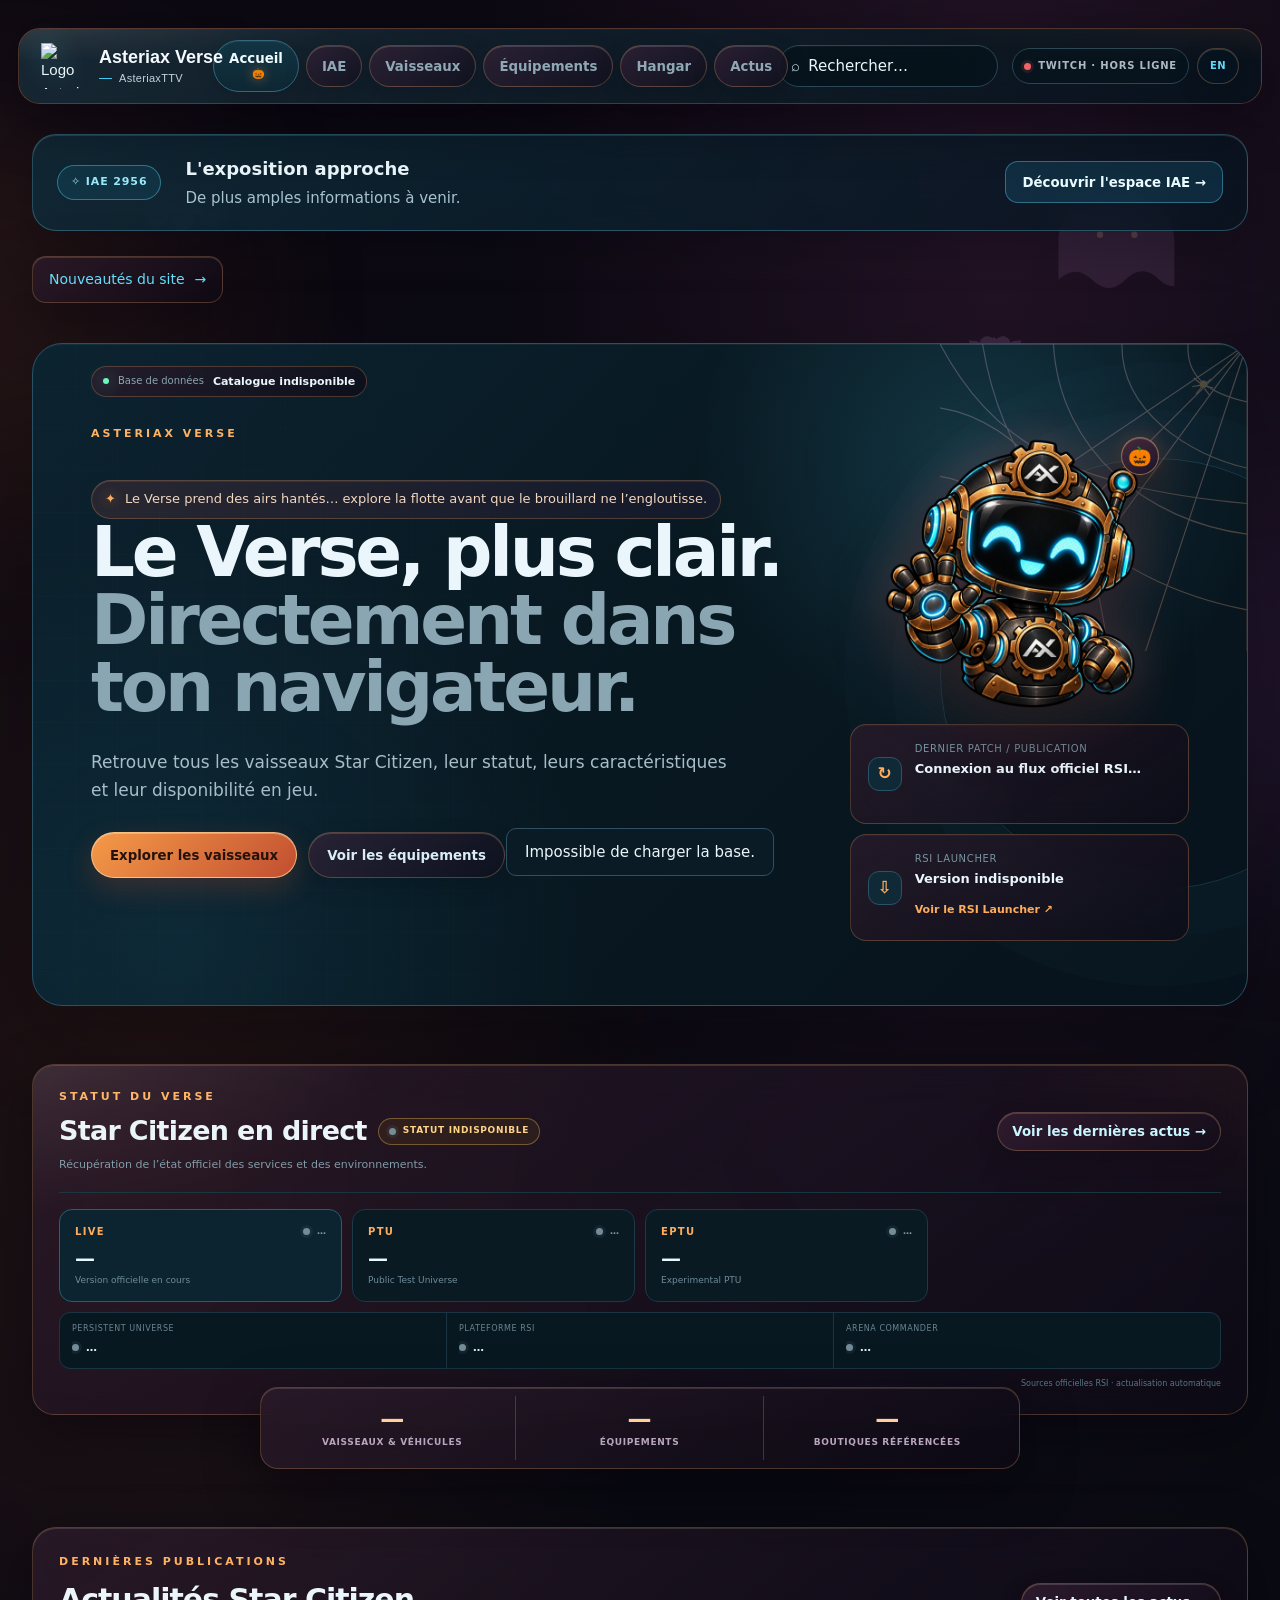
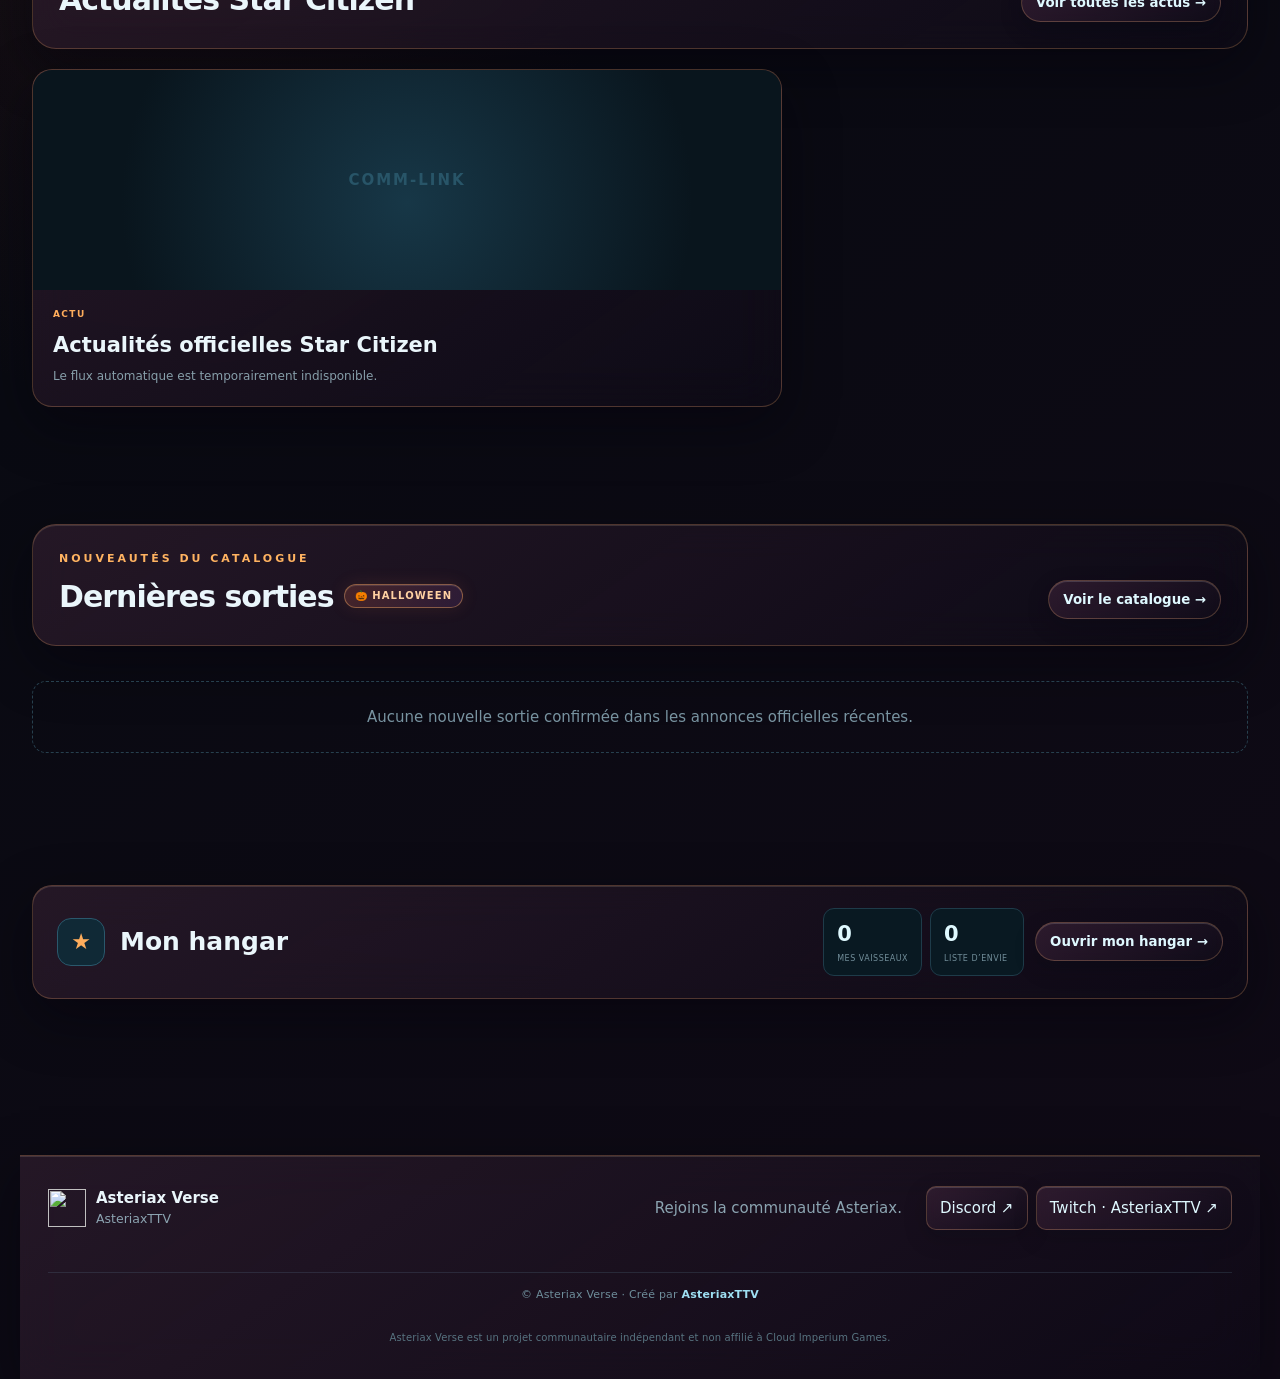
==== commit 025fe875: "Add per-ship insurance selection to connected Hangar" ====
--- a/website/index.html
+++ b/website/index.html
@@ -6,7 +6,7 @@
 <meta charset="utf-8"/><meta name="viewport" content="width=device-width,initial-scale=1,viewport-fit=cover"/><meta name="theme-color" content="#0d0913"/><meta name="referrer" content="no-referrer"/>
 <meta name="description" content="Asteriax Verse — catalogue Star Citizen : tous les vaisseaux, véhicules, équipements, prix, statuts, lieux, constructeurs et actualités."/>
 <meta property="og:title" content="Asteriax Verse — AsteriaxTTV"/><meta property="og:description" content="Tous les vaisseaux Star Citizen, équipements, prix, statuts, lieux et actualités."/><meta property="og:type" content="website"/><meta property="og:image" content="assets/asteriax_logo.png"/>
-<title>Asteriax Verse</title><link rel="icon" href="assets/asteriax_mark.png"/><link rel="preconnect" href="https://cdn.jsdelivr.net"/><link rel="stylesheet" href="styles.css"/><link rel="stylesheet" href="features.css?v=8"/><link rel="stylesheet" href="home.css?v=10"/><link rel="stylesheet" href="shipcatalog.css?v=3"/><link rel="stylesheet" href="catalog-fixes.css?v=3"/><link rel="stylesheet" href="searchfix.css?v=1"/>
+<title>Asteriax Verse</title><link rel="icon" href="assets/asteriax_mark.png"/><link rel="preconnect" href="https://cdn.jsdelivr.net"/><link rel="stylesheet" href="styles.css"/><link rel="stylesheet" href="features.css?v=8"/><link rel="stylesheet" href="home.css?v=10"/><link rel="stylesheet" href="shipcatalog.css?v=4"/><link rel="stylesheet" href="catalog-fixes.css?v=3"/><link rel="stylesheet" href="searchfix.css?v=1"/>
 <link rel="stylesheet" href="ptu-wave.css?v=1"/><link rel="stylesheet" href="status-ui.css?v=2"/><link rel="stylesheet" href="hotfix-status.css?v=1"/><link rel="stylesheet" href="tech-preview.css?v=1"/><link rel="stylesheet" href="patch-refresh.css?v=2"/><link rel="stylesheet" href="footer-credit.css?v=1"/><link rel="stylesheet" href="desktop-polish.css?v=12"/><link rel="stylesheet" href="mobile.css?v=3"/><link rel="stylesheet" href="twitch-account.css?v=3"/><link rel="stylesheet" href="twitch-live-popup.css?v=2"/><link rel="stylesheet" href="changelog.css?v=1"/><link rel="stylesheet" href="liquid-glass.css?v=4"/><link rel="stylesheet" href="halloween-theme.css?v=6"/><link rel="stylesheet" href="mobile-polish.css?v=5"/><link rel="stylesheet" href="close-controls.css?v=1"/><link rel="stylesheet" href="hangar-account.css?v=2"/></head><body><div class="ambient ambient-a"></div><div class="ambient ambient-b"></div>
 <header class="topbar"><a class="brand" href="#home" aria-label="Asteriax Verse accueil"><img class="brand-logo" src="assets/asteriax_mark.png" alt="Logo Asteriax Verse"/><span><strong>Asteriax Verse</strong><small>AsteriaxTTV</small></span></a><label class="global-search"><span aria-hidden="true">⌕</span><input id="globalSearch" type="search" aria-label="Rechercher dans Asteriax Verse" placeholder="Rechercher…" autocomplete="off"/></label><nav class="nav" aria-label="Navigation principale"><span class="nav-primary"><button class="nav-btn active" data-view="home" data-mobile-icon="⌂">Accueil</button><button class="nav-btn iae-nav" data-view="iae" data-mobile-icon="✧">IAE</button></span><span class="nav-secondary"><button class="nav-btn" data-view="vehicles" data-mobile-icon="✦">Vaisseaux</button><button class="nav-btn" data-view="equipment" data-mobile-icon="◇">Équipements</button><button class="nav-btn" data-view="hangar" data-mobile-icon="★">Hangar</button><button class="nav-btn" data-view="news" data-mobile-icon="▤">Actus</button></span><button class="mobile-menu-toggle" type="button" aria-label="Ouvrir le menu" aria-expanded="false" aria-controls="mobileMenu">Menu</button></nav></header><div id="mobileMenu" class="mobile-menu" hidden><button type="button" data-mobile-go="vehicles">✦ <span>Vaisseaux</span></button><button type="button" data-mobile-go="equipment">◇ <span>Équipements</span></button><button type="button" data-mobile-go="iae">✧ <span>IAE</span></button><button type="button" data-mobile-go="news">▤ <span>Actus</span></button></div><div id="globalResults" class="global-results" hidden></div>
 <main class="shell">
@@ -55,7 +55,7 @@
 </section>
 <section id="vehicles" class="view"><div class="section-head"><div><p class="eyebrow">CATALOGUE COMPLET</p><h2>Vaisseaux & véhicules</h2><p class="data-updated" id="vehicleDataUpdated" aria-live="polite">Vérification du catalogue…</p><p class="data-updated data-source" id="vehicleDataSource"></p><p class="data-updated data-source" id="vehiclePriceSource"></p></div><span class="result-count" id="vehicleCount">Préparation du catalogue…</span></div><div class="filters"><label class="searchbox"><span aria-hidden="true">⌕</span><input id="vehicleSearch" type="search" aria-label="Rechercher un vaisseau ou un constructeur" placeholder="Rechercher un vaisseau, constructeur…"/></label><button class="mobile-filters-toggle" type="button" aria-expanded="false" aria-controls="vehicleType vehicleManufacturer vehicleSort">Filtres et tri <span aria-hidden="true">⌄</span></button><select id="vehicleType"><option value="">Tous les types</option><optgroup label="Type"><option value="ship">Vaisseaux</option><option value="ground">Véhicules terrestres</option></optgroup><optgroup label="Statut"><option value="disponible">Disponible</option><option value="production">En production</option><option value="concept">En concept</option></optgroup></select><select id="vehicleManufacturer"><option value="">Tous les constructeurs</option></select><select id="vehicleSort" class="extra-sort"><option value="name">Nom A–Z</option><optgroup label="Prix en jeu (aUEC)"><option value="auec-asc">aUEC croissant</option><option value="auec-desc">aUEC décroissant</option></optgroup><optgroup label="Prix Pledge Store ($ US)"><option value="pledge-asc">Pledge croissant</option><option value="pledge-desc">Pledge décroissant</option></optgroup><option value="scu">SCU décroissant</option></select></div><div id="vehicleGrid" class="card-grid catalog-loading" aria-busy="true"><div class="catalog-skeleton" role="status"><span class="sr-only">Chargement du catalogue des vaisseaux</span><i></i><i></i><i></i><i></i></div></div></section>
 <section id="equipment" class="view"><div id="loadoutRoot" data-i18n-skip></div><div id="legacyEquipment" hidden><div class="section-head"><div><p class="eyebrow">CATALOGUE</p><h2>Équipements</h2></div><span class="result-count" id="itemCount"></span></div><div class="filters"><label class="searchbox"><span aria-hidden="true">⌕</span><input id="itemSearch" type="search" aria-label="Rechercher un équipement" placeholder="Rechercher un équipement…"/></label><select id="itemSection"><option value="">Toutes les sections</option></select><select id="itemSize"><option value="">Toutes les tailles</option></select><select id="itemSort" class="extra-sort"><option value="name">Nom A–Z</option><option value="price">Prix croissant</option><option value="price-desc">Prix décroissant</option></select></div><div id="itemGrid" class="card-grid equipment-grid"></div></div></section>
-<section id="hangar" class="view"><div class="section-head"><div><p class="eyebrow">MON ESPACE</p><h2>Mon hangar</h2></div><span class="result-count" id="hangarCount"></span></div><div id="hangarAccount" class="hangar-account" data-i18n-skip><h3>Compte Asteriax Verse</h3><p>Enregistre ton Hangar et retrouve-le sur ordinateur et mobile.</p><div data-account-forms><div class="hangar-account-switch"><button type="button" data-account-mode="login" aria-pressed="true">Connexion</button><button type="button" data-account-mode="register" aria-pressed="false">Créer un compte</button></div><form><label data-register-fields hidden>Ton nom<input name="name" autocomplete="name" minlength="2" maxlength="60"></label><label>Adresse e-mail<input name="email" type="email" autocomplete="email" required maxlength="254"></label><label>Mot de passe<span class="hangar-password-row"><input name="password" type="password" autocomplete="current-password" required maxlength="128"><button type="button" data-password-visibility aria-pressed="false">Afficher</button></span><small data-password-help hidden>0 / 12 caractères minimum pour créer un compte</small></label><button type="submit" data-account-submit>Se connecter</button></form></div><div data-account-connected hidden><p>Connecté en tant que <strong data-account-name></strong>. Ton Hangar est sauvegardé en ligne.</p><button type="button" data-account-logout>Se déconnecter</button></div><p class="hangar-account-message" data-account-message role="status" aria-live="polite"></p></div><div class="hangar-tabs"><button class="active" data-hangar-level="owned">Mes vaisseaux</button><button data-hangar-level="wishlist">Liste d’envie</button></div><p class="section-copy">Classe tes vaisseaux réellement possédés séparément de ceux que tu souhaites obtenir, y compris les concepts.</p><div id="hangarGrid" class="card-grid"></div></section>
+<section id="hangar" class="view"><div class="section-head"><div><p class="eyebrow">MON ESPACE</p><h2>Mon hangar</h2></div><span class="result-count" id="hangarCount"></span></div><div id="hangarAccount" class="hangar-account" data-i18n-skip><h3>Compte Asteriax Verse</h3><p>Enregistre ton Hangar et retrouve-le sur ordinateur et mobile.</p><div data-account-forms><div class="hangar-account-switch"><button type="button" data-account-mode="login" aria-pressed="true">Connexion</button><button type="button" data-account-mode="register" aria-pressed="false">Créer un compte</button></div><form><label data-register-fields hidden>Ton nom<input name="name" autocomplete="name" minlength="2" maxlength="60"></label><label>Adresse e-mail<input name="email" type="email" autocomplete="email" required maxlength="254"></label><label>Mot de passe<span class="hangar-password-row"><input name="password" type="password" autocomplete="current-password" required maxlength="128"><button type="button" data-password-visibility aria-pressed="false">Afficher</button></span><small data-password-help hidden>0 / 12 caractères minimum pour créer un compte</small></label><button type="submit" data-account-submit>Se connecter</button></form></div><div data-account-connected hidden><p>Connecté en tant que <strong data-account-name></strong>. Ton Hangar est sauvegardé en ligne.</p><div class="hangar-account-controls"><button type="button" data-account-sync>⟳ Synchroniser mon Hangar</button><button type="button" data-account-logout>Se déconnecter</button></div></div><p class="hangar-account-message" data-account-message role="status" aria-live="polite"></p></div><div class="hangar-tabs"><button class="active" data-hangar-level="owned">Mes vaisseaux</button><button data-hangar-level="wishlist">Liste d’envie</button></div><p class="section-copy">Classe tes vaisseaux réellement possédés séparément de ceux que tu souhaites obtenir, y compris les concepts.</p><div id="hangarGrid" class="card-grid"></div></section>
 <section id="news" class="view"><div class="news-header"><div class="news-heading"><span class="news-heading-icon">▤</span><div><p class="eyebrow">ACTUALITÉS OFFICIELLES</p><h2>News Star Citizen</h2><small>Dernières publications de Roberts Space Industries</small></div></div><button id="refreshNews" class="news-refresh" type="button"><span>↻</span> Rafraîchir</button></div><div class="news-toolbar" aria-label="Filtres actualités"><button class="active" data-news-filter="ALL">Tout</button><button data-news-filter="PATCH">Patch</button><button data-news-filter="NEWS">Actus</button><button data-news-filter="VIDEO">Vidéos</button><button data-news-filter="ROADMAP">Roadmap</button><button data-news-filter="SNEAK PEEK">Sneak Peek</button><button data-news-filter="KNOWN ISSUE">Known Issues</button></div><div id="newsStatus" class="section-copy">Chargement du flux officiel…</div><div id="newsFeed" class="news-grid"><a class="news-card" href="https://robertsspaceindustries.com/en/comm-link" target="_blank" rel="noopener"><div class="news-image news-image-fallback"><span>STAR CITIZEN</span></div><div class="news-card-content"><div class="news-card-meta"><span>POST</span></div><h3>Chargement des dernières publications…</h3><p>Connexion au flux officiel Roberts Space Industries.</p><strong>Ouvrir sur RSI ↗</strong></div></a></div></section>
 <section id="iae" class="view iae-view" aria-labelledby="iaeTitle">
   <div class="iae-hero"><p class="eyebrow">ÉVÉNEMENT À VENIR</p><h1 id="iaeTitle">IAE 2956</h1><p class="iae-lead">Intergalactic Aerospace Expo · l'exposition des vaisseaux du Verse.</p><span class="iae-state">Programme prévisionnel · à confirmer</span><p class="iae-opening"><strong>Ouverture prévue le 13 novembre à 17 h 00</strong><span>Heure de Paris · 16 h 00 UTC · à confirmer pour 2956</span></p><p class="iae-note">Retrouve les journées constructeurs et le plan de l'exposition. Ces informations pourront évoluer jusqu'à l'annonce officielle.</p><a class="iae-official" href="https://robertsspaceindustries.com/en/comm-link" target="_blank" rel="noopener noreferrer">Voir les annonces officielles RSI ↗</a></div>
@@ -72,5 +72,5 @@
 </main>
 <footer class="site-footer"><div class="footer-brand"><img src="assets/asteriax_mark.png" alt=""/><div><strong>Asteriax Verse</strong><small>AsteriaxTTV</small></div></div><p>Rejoins la communauté Asteriax.</p><div class="social-links"><a href="https://discord.com/invite/YSK3aJwATH" target="_blank" rel="noopener">Discord ↗</a><a href="https://www.twitch.tv/asteriaxttv/about" target="_blank" rel="noopener">Twitch · AsteriaxTTV ↗</a></div><p class="footer-credit">© Asteriax Verse · Créé par <a href="https://www.twitch.tv/asteriaxttv/about" target="_blank" rel="noopener">AsteriaxTTV</a></p></footer>
 <div id="itemModal" class="modal" aria-hidden="true"><div class="modal-backdrop" data-close-modal></div><section class="modal-panel" role="dialog" aria-modal="true" aria-label="Détails du catalogue"><button class="modal-close" data-close-modal aria-label="Fermer la fiche">×</button><div id="itemDetail"></div></section></div><div id="toast" class="toast" role="status" aria-live="polite"></div>
-<script src="api-cache.js?v=5"></script><script src="app.js?v=25"></script><script src="shipcatalog.js?v=44"></script><script src="verified-status.js?v=4"></script><script src="vehiclefilters.js?v=9"></script><script src="data-fixes.js?v=5"></script><script src="enhance.js?v=9"></script><script src="news.js?v=12"></script><script src="home.js?v=20"></script><script src="launcher.js?v=1"></script><script src="home-mascot.js?v=1"></script><script src="status-ui.js?v=12"></script><script src="home-now-order.js?v=1"></script><script src="patch-refresh.js?v=3"></script><script src="performance.js?v=4"></script><script src="twitch-account.js?v=9"></script><script src="i18n.js?v=13"></script><script src="hangar-account.js?v=2"></script><script src="changelog.js?v=1"></script><link rel="stylesheet" href="loadout/loadout.css?v=4"><link rel="stylesheet" href="mobile-rework.css?v=4"><script src="mobile-nav.js?v=2"></script><script type="module" src="loadout/index.js?v=7"></script></body></html>
+<script src="api-cache.js?v=5"></script><script src="app.js?v=25"></script><script src="shipcatalog.js?v=45"></script><script src="verified-status.js?v=4"></script><script src="vehiclefilters.js?v=9"></script><script src="data-fixes.js?v=5"></script><script src="enhance.js?v=9"></script><script src="news.js?v=12"></script><script src="home.js?v=20"></script><script src="launcher.js?v=1"></script><script src="home-mascot.js?v=1"></script><script src="status-ui.js?v=12"></script><script src="home-now-order.js?v=1"></script><script src="patch-refresh.js?v=3"></script><script src="performance.js?v=4"></script><script src="twitch-account.js?v=9"></script><script src="i18n.js?v=13"></script><script src="hangar-account.js?v=4"></script><script src="changelog.js?v=1"></script><link rel="stylesheet" href="loadout/loadout.css?v=4"><link rel="stylesheet" href="mobile-rework.css?v=4"><script src="mobile-nav.js?v=2"></script><script type="module" src="loadout/index.js?v=7"></script></body></html>
 
--- a/website/shipcatalog.css
+++ b/website/shipcatalog.css
@@ -1,2 +1,3 @@
 .ship-state{position:absolute;z-index:2;left:10px;top:10px;display:flex;flex-wrap:wrap;gap:6px;max-width:calc(100% - 20px)}.status-badge,.hangar-mark{display:inline-flex;align-items:center;min-height:27px;padding:5px 9px;border:1px solid #315264;border-radius:999px;background:rgba(5,16,23,.9);color:#dff8ff;font-size:9px;font-weight:900;letter-spacing:.6px;text-transform:uppercase;backdrop-filter:blur(8px)}.status-badge.in-concept,.status-badge.concept{border-color:#846b36;color:#ffe09a}.status-badge.active-production{border-color:#427ca0;color:#9fddff}.status-badge.long-term-production{border-color:#665589;color:#d2bfff}.status-badge.flight-ready{border-color:#34745e;color:#8ff0c7}.status-badge.unknown{border-color:#485967;color:#aebfc8}.hangar-mark{border-color:#3f7f96;color:#86e6ff}.hangar-actions{display:flex;flex-wrap:wrap;gap:9px;margin-top:18px}.hangar-actions .detail-fav{width:auto}.hangar-actions .detail-fav.active{border-color:#4b91aa;background:#12303e;color:#e6fbff}.ship-description{margin:0 0 24px;padding:16px 18px;border-left:2px solid #2e6c84;background:#0b1922;color:#a9c0cb;line-height:1.65;border-radius:0 10px 10px 0}.rsi-source{margin-top:16px}.rsi-source a{color:var(--cyan);text-decoration:none;font-weight:800}.hangar-tabs{flex-wrap:wrap}.news-toolbar{display:flex;flex-wrap:wrap;gap:8px;margin:0 0 18px}.news-toolbar button{appearance:none;-webkit-appearance:none;border:1px solid #223d4c;border-radius:999px;background:#0b1922;color:#9db4bf;padding:9px 14px;font:inherit;font-size:11px;font-weight:800;cursor:pointer}.news-toolbar button:hover{border-color:#3d7187;color:#e4f9ff}.news-toolbar button.active{border-color:#4a9cba;background:#12313f;color:#e9fbff;box-shadow:inset 0 0 0 1px rgba(105,220,255,.08)}.ship-fallback{width:100%;height:100%;min-height:170px;display:flex;flex-direction:column;align-items:center;justify-content:center;gap:7px;padding:20px;text-align:center;background:radial-gradient(circle at 50% 65%,#102c3b,#08151d 68%);color:#375b6d}.ship-fallback strong{max-width:90%;font-size:18px;line-height:1.15;color:#50798c;white-space:normal;overflow-wrap:anywhere}.ship-fallback small{font-size:10px;color:#557383;text-transform:uppercase;letter-spacing:.8px}.detail-vehicle-image .ship-fallback{min-height:100%;font-size:inherit}@media(max-width:650px){.ship-state{left:8px;top:8px}.status-badge,.hangar-mark{font-size:8px}.hangar-actions{display:grid;grid-template-columns:1fr}.news-toolbar{flex-wrap:nowrap;overflow-x:auto;padding-bottom:5px}.news-toolbar button{flex:0 0 auto}.ship-fallback strong{font-size:16px}}
 .data-source{max-width:68ch;margin-top:4px;font-size:11px;line-height:1.4;color:#9cb7c5;overflow-wrap:anywhere}
+.hangar-insurance{display:grid;gap:7px;margin-top:16px;padding-top:13px;border-top:1px solid rgba(106,176,198,.22);color:#a9c9d6;font-size:12px;font-weight:700}.hangar-insurance select{width:100%;min-height:40px;padding:8px 12px;border:1px solid #3d778a;border-radius:11px;background:#0b2634;color:#edfbff;font:inherit;cursor:pointer}.hangar-insurance select:focus-visible{outline:2px solid #65d7ef;outline-offset:2px}
--- a/website/hangar-account.css
+++ b/website/hangar-account.css
@@ -2,3 +2,4 @@
 .hangar-account h3{margin:0 0 5px;color:#e8faff;font-size:19px}.hangar-account p{color:#adc6d1;margin:0 0 16px;line-height:1.5}.hangar-account-switch{display:flex;gap:8px;margin-bottom:16px;flex-wrap:wrap}.hangar-account button{min-height:40px;border:1px solid #376c80;border-radius:999px;padding:8px 15px;background:rgba(22,59,76,.8);color:#e3faff;font:inherit;font-weight:700;cursor:pointer}.hangar-account button:hover,.hangar-account button[aria-pressed=true]{border-color:#65d4ee;background:rgba(31,91,117,.9)}.hangar-account button:disabled{opacity:.55}.hangar-account form{display:grid;grid-template-columns:repeat(2,minmax(0,1fr));gap:12px;max-width:650px}.hangar-account label{display:grid;gap:5px;color:#b9d7e3;font-size:13px}.hangar-account input{width:100%;min-height:43px;padding:10px 13px;border:1px solid #386273;border-radius:12px;background:#081b27;color:#fff;font:inherit}.hangar-account input:focus{outline:2px solid #62d5ef;outline-offset:1px}.hangar-account form button{grid-column:1/-1;justify-self:start}.hangar-account [hidden]{display:none!important}.hangar-account-message{margin:12px 0 0!important;font-size:13px}.hangar-account-message.error{color:#ffaaa5}.home-hangar-account{color:#a8cbd8!important;font-size:13px}
 @media(max-width:600px){.hangar-account{padding:17px;border-radius:19px}.hangar-account form{grid-template-columns:1fr}}
 .hangar-password-row{display:flex;gap:7px;align-items:center}.hangar-password-row input{min-width:0;flex:1}.hangar-password-row button{flex:none;min-height:43px;border-radius:12px}.hangar-account label small{color:#a6bec9;font-size:12px}.hangar-account label small.ready{color:#66e6bf}
+.hangar-account-controls{display:flex;flex-wrap:wrap;gap:9px}.hangar-account-controls [data-account-sync]{border-color:#58bed2;background:linear-gradient(135deg,#125973,#113b54);color:#effcff}
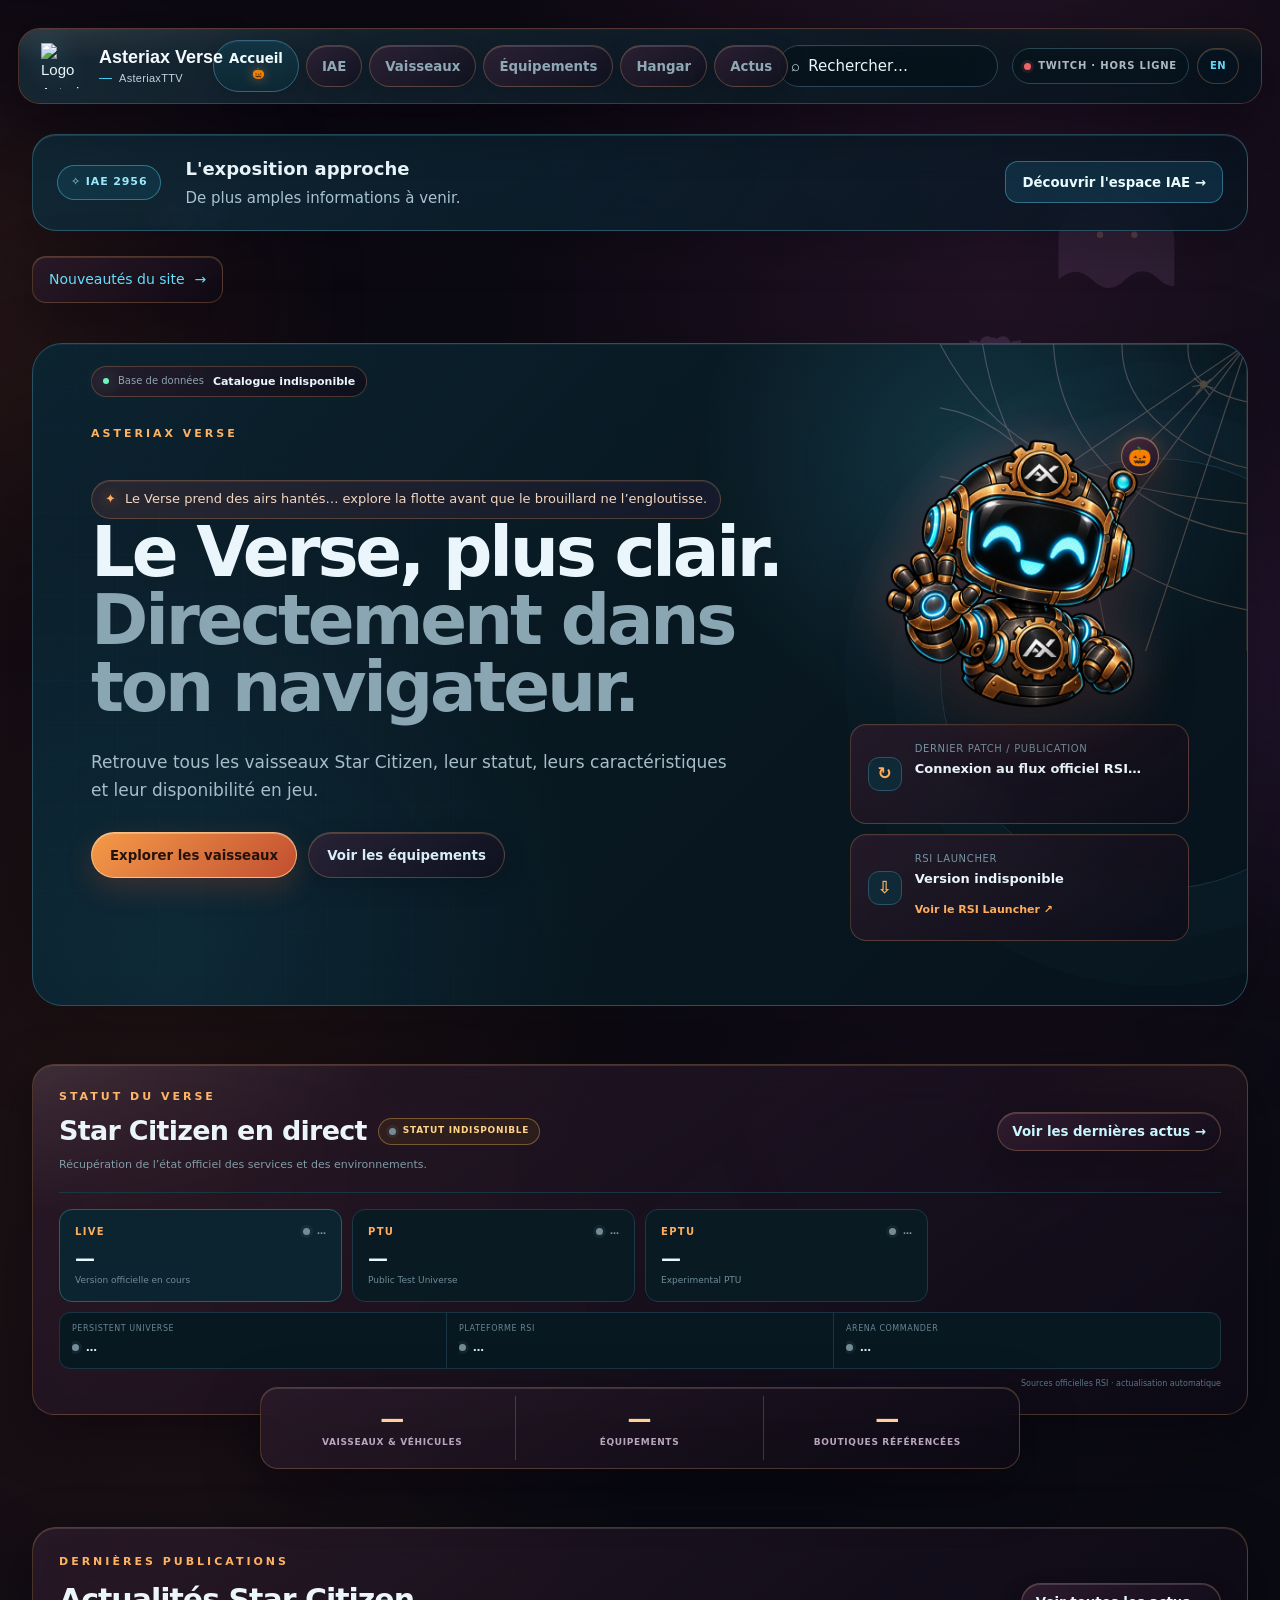
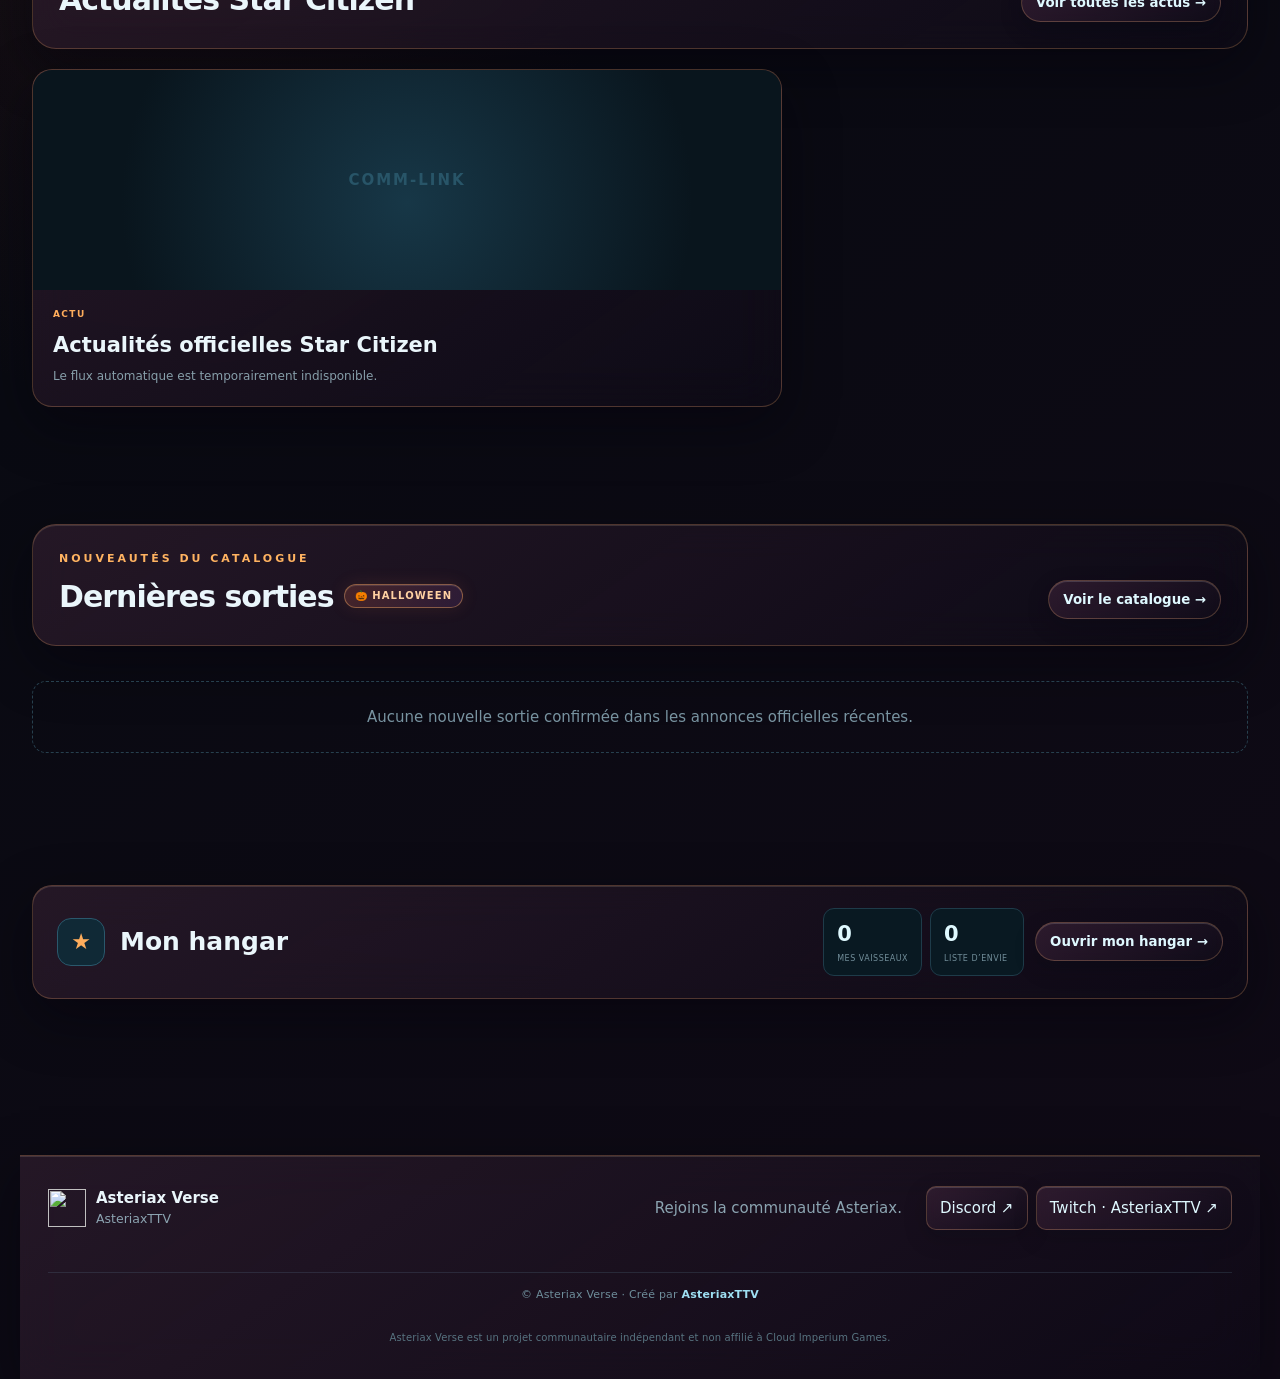
==== commit 35de14b1: "Polish Hangar insurance picker and show selected coverage" ====
--- a/website/index.html
+++ b/website/index.html
@@ -6,7 +6,7 @@
 <meta charset="utf-8"/><meta name="viewport" content="width=device-width,initial-scale=1,viewport-fit=cover"/><meta name="theme-color" content="#0d0913"/><meta name="referrer" content="no-referrer"/>
 <meta name="description" content="Asteriax Verse — catalogue Star Citizen : tous les vaisseaux, véhicules, équipements, prix, statuts, lieux, constructeurs et actualités."/>
 <meta property="og:title" content="Asteriax Verse — AsteriaxTTV"/><meta property="og:description" content="Tous les vaisseaux Star Citizen, équipements, prix, statuts, lieux et actualités."/><meta property="og:type" content="website"/><meta property="og:image" content="assets/asteriax_logo.png"/>
-<title>Asteriax Verse</title><link rel="icon" href="assets/asteriax_mark.png"/><link rel="preconnect" href="https://cdn.jsdelivr.net"/><link rel="stylesheet" href="styles.css"/><link rel="stylesheet" href="features.css?v=8"/><link rel="stylesheet" href="home.css?v=10"/><link rel="stylesheet" href="shipcatalog.css?v=4"/><link rel="stylesheet" href="catalog-fixes.css?v=3"/><link rel="stylesheet" href="searchfix.css?v=1"/>
+<title>Asteriax Verse</title><link rel="icon" href="assets/asteriax_mark.png"/><link rel="preconnect" href="https://cdn.jsdelivr.net"/><link rel="stylesheet" href="styles.css"/><link rel="stylesheet" href="features.css?v=8"/><link rel="stylesheet" href="home.css?v=10"/><link rel="stylesheet" href="shipcatalog.css?v=5"/><link rel="stylesheet" href="catalog-fixes.css?v=3"/><link rel="stylesheet" href="searchfix.css?v=1"/>
 <link rel="stylesheet" href="ptu-wave.css?v=1"/><link rel="stylesheet" href="status-ui.css?v=2"/><link rel="stylesheet" href="hotfix-status.css?v=1"/><link rel="stylesheet" href="tech-preview.css?v=1"/><link rel="stylesheet" href="patch-refresh.css?v=2"/><link rel="stylesheet" href="footer-credit.css?v=1"/><link rel="stylesheet" href="desktop-polish.css?v=12"/><link rel="stylesheet" href="mobile.css?v=3"/><link rel="stylesheet" href="twitch-account.css?v=3"/><link rel="stylesheet" href="twitch-live-popup.css?v=2"/><link rel="stylesheet" href="changelog.css?v=1"/><link rel="stylesheet" href="liquid-glass.css?v=4"/><link rel="stylesheet" href="halloween-theme.css?v=6"/><link rel="stylesheet" href="mobile-polish.css?v=5"/><link rel="stylesheet" href="close-controls.css?v=1"/><link rel="stylesheet" href="hangar-account.css?v=2"/></head><body><div class="ambient ambient-a"></div><div class="ambient ambient-b"></div>
 <header class="topbar"><a class="brand" href="#home" aria-label="Asteriax Verse accueil"><img class="brand-logo" src="assets/asteriax_mark.png" alt="Logo Asteriax Verse"/><span><strong>Asteriax Verse</strong><small>AsteriaxTTV</small></span></a><label class="global-search"><span aria-hidden="true">⌕</span><input id="globalSearch" type="search" aria-label="Rechercher dans Asteriax Verse" placeholder="Rechercher…" autocomplete="off"/></label><nav class="nav" aria-label="Navigation principale"><span class="nav-primary"><button class="nav-btn active" data-view="home" data-mobile-icon="⌂">Accueil</button><button class="nav-btn iae-nav" data-view="iae" data-mobile-icon="✧">IAE</button></span><span class="nav-secondary"><button class="nav-btn" data-view="vehicles" data-mobile-icon="✦">Vaisseaux</button><button class="nav-btn" data-view="equipment" data-mobile-icon="◇">Équipements</button><button class="nav-btn" data-view="hangar" data-mobile-icon="★">Hangar</button><button class="nav-btn" data-view="news" data-mobile-icon="▤">Actus</button></span><button class="mobile-menu-toggle" type="button" aria-label="Ouvrir le menu" aria-expanded="false" aria-controls="mobileMenu">Menu</button></nav></header><div id="mobileMenu" class="mobile-menu" hidden><button type="button" data-mobile-go="vehicles">✦ <span>Vaisseaux</span></button><button type="button" data-mobile-go="equipment">◇ <span>Équipements</span></button><button type="button" data-mobile-go="iae">✧ <span>IAE</span></button><button type="button" data-mobile-go="news">▤ <span>Actus</span></button></div><div id="globalResults" class="global-results" hidden></div>
 <main class="shell">
@@ -72,5 +72,5 @@
 </main>
 <footer class="site-footer"><div class="footer-brand"><img src="assets/asteriax_mark.png" alt=""/><div><strong>Asteriax Verse</strong><small>AsteriaxTTV</small></div></div><p>Rejoins la communauté Asteriax.</p><div class="social-links"><a href="https://discord.com/invite/YSK3aJwATH" target="_blank" rel="noopener">Discord ↗</a><a href="https://www.twitch.tv/asteriaxttv/about" target="_blank" rel="noopener">Twitch · AsteriaxTTV ↗</a></div><p class="footer-credit">© Asteriax Verse · Créé par <a href="https://www.twitch.tv/asteriaxttv/about" target="_blank" rel="noopener">AsteriaxTTV</a></p></footer>
 <div id="itemModal" class="modal" aria-hidden="true"><div class="modal-backdrop" data-close-modal></div><section class="modal-panel" role="dialog" aria-modal="true" aria-label="Détails du catalogue"><button class="modal-close" data-close-modal aria-label="Fermer la fiche">×</button><div id="itemDetail"></div></section></div><div id="toast" class="toast" role="status" aria-live="polite"></div>
-<script src="api-cache.js?v=5"></script><script src="app.js?v=25"></script><script src="shipcatalog.js?v=45"></script><script src="verified-status.js?v=4"></script><script src="vehiclefilters.js?v=9"></script><script src="data-fixes.js?v=5"></script><script src="enhance.js?v=9"></script><script src="news.js?v=12"></script><script src="home.js?v=20"></script><script src="launcher.js?v=1"></script><script src="home-mascot.js?v=1"></script><script src="status-ui.js?v=12"></script><script src="home-now-order.js?v=1"></script><script src="patch-refresh.js?v=3"></script><script src="performance.js?v=4"></script><script src="twitch-account.js?v=9"></script><script src="i18n.js?v=13"></script><script src="hangar-account.js?v=4"></script><script src="changelog.js?v=1"></script><link rel="stylesheet" href="loadout/loadout.css?v=4"><link rel="stylesheet" href="mobile-rework.css?v=4"><script src="mobile-nav.js?v=2"></script><script type="module" src="loadout/index.js?v=7"></script></body></html>
+<script src="api-cache.js?v=5"></script><script src="app.js?v=25"></script><script src="shipcatalog.js?v=46"></script><script src="verified-status.js?v=4"></script><script src="vehiclefilters.js?v=9"></script><script src="data-fixes.js?v=5"></script><script src="enhance.js?v=9"></script><script src="news.js?v=12"></script><script src="home.js?v=20"></script><script src="launcher.js?v=1"></script><script src="home-mascot.js?v=1"></script><script src="status-ui.js?v=12"></script><script src="home-now-order.js?v=1"></script><script src="patch-refresh.js?v=3"></script><script src="performance.js?v=4"></script><script src="twitch-account.js?v=9"></script><script src="i18n.js?v=13"></script><script src="hangar-account.js?v=4"></script><script src="changelog.js?v=1"></script><link rel="stylesheet" href="loadout/loadout.css?v=4"><link rel="stylesheet" href="mobile-rework.css?v=4"><script src="mobile-nav.js?v=2"></script><script type="module" src="loadout/index.js?v=7"></script></body></html>
 
--- a/website/shipcatalog.css
+++ b/website/shipcatalog.css
@@ -1,3 +1,3 @@
 .ship-state{position:absolute;z-index:2;left:10px;top:10px;display:flex;flex-wrap:wrap;gap:6px;max-width:calc(100% - 20px)}.status-badge,.hangar-mark{display:inline-flex;align-items:center;min-height:27px;padding:5px 9px;border:1px solid #315264;border-radius:999px;background:rgba(5,16,23,.9);color:#dff8ff;font-size:9px;font-weight:900;letter-spacing:.6px;text-transform:uppercase;backdrop-filter:blur(8px)}.status-badge.in-concept,.status-badge.concept{border-color:#846b36;color:#ffe09a}.status-badge.active-production{border-color:#427ca0;color:#9fddff}.status-badge.long-term-production{border-color:#665589;color:#d2bfff}.status-badge.flight-ready{border-color:#34745e;color:#8ff0c7}.status-badge.unknown{border-color:#485967;color:#aebfc8}.hangar-mark{border-color:#3f7f96;color:#86e6ff}.hangar-actions{display:flex;flex-wrap:wrap;gap:9px;margin-top:18px}.hangar-actions .detail-fav{width:auto}.hangar-actions .detail-fav.active{border-color:#4b91aa;background:#12303e;color:#e6fbff}.ship-description{margin:0 0 24px;padding:16px 18px;border-left:2px solid #2e6c84;background:#0b1922;color:#a9c0cb;line-height:1.65;border-radius:0 10px 10px 0}.rsi-source{margin-top:16px}.rsi-source a{color:var(--cyan);text-decoration:none;font-weight:800}.hangar-tabs{flex-wrap:wrap}.news-toolbar{display:flex;flex-wrap:wrap;gap:8px;margin:0 0 18px}.news-toolbar button{appearance:none;-webkit-appearance:none;border:1px solid #223d4c;border-radius:999px;background:#0b1922;color:#9db4bf;padding:9px 14px;font:inherit;font-size:11px;font-weight:800;cursor:pointer}.news-toolbar button:hover{border-color:#3d7187;color:#e4f9ff}.news-toolbar button.active{border-color:#4a9cba;background:#12313f;color:#e9fbff;box-shadow:inset 0 0 0 1px rgba(105,220,255,.08)}.ship-fallback{width:100%;height:100%;min-height:170px;display:flex;flex-direction:column;align-items:center;justify-content:center;gap:7px;padding:20px;text-align:center;background:radial-gradient(circle at 50% 65%,#102c3b,#08151d 68%);color:#375b6d}.ship-fallback strong{max-width:90%;font-size:18px;line-height:1.15;color:#50798c;white-space:normal;overflow-wrap:anywhere}.ship-fallback small{font-size:10px;color:#557383;text-transform:uppercase;letter-spacing:.8px}.detail-vehicle-image .ship-fallback{min-height:100%;font-size:inherit}@media(max-width:650px){.ship-state{left:8px;top:8px}.status-badge,.hangar-mark{font-size:8px}.hangar-actions{display:grid;grid-template-columns:1fr}.news-toolbar{flex-wrap:nowrap;overflow-x:auto;padding-bottom:5px}.news-toolbar button{flex:0 0 auto}.ship-fallback strong{font-size:16px}}
 .data-source{max-width:68ch;margin-top:4px;font-size:11px;line-height:1.4;color:#9cb7c5;overflow-wrap:anywhere}
-.hangar-insurance{display:grid;gap:7px;margin-top:16px;padding-top:13px;border-top:1px solid rgba(106,176,198,.22);color:#a9c9d6;font-size:12px;font-weight:700}.hangar-insurance select{width:100%;min-height:40px;padding:8px 12px;border:1px solid #3d778a;border-radius:11px;background:#0b2634;color:#edfbff;font:inherit;cursor:pointer}.hangar-insurance select:focus-visible{outline:2px solid #65d7ef;outline-offset:2px}
+.hangar-insurance{display:grid;gap:8px;margin-top:16px;padding-top:13px;border-top:1px solid rgba(106,176,198,.22)}.hangar-insurance-title{color:#a9c9d6;font-size:11px;font-weight:750;text-transform:uppercase;letter-spacing:.07em}.hangar-insurance-trigger{display:flex;align-items:center;justify-content:space-between;gap:10px;width:100%;min-height:42px;padding:9px 13px;border:1px solid rgba(93,191,218,.45);border-radius:999px;background:linear-gradient(125deg,rgba(23,63,81,.92),rgba(8,34,48,.88));color:#b9d6e1;font:inherit;font-size:12px;font-weight:750;cursor:pointer;box-shadow:inset 0 1px 0 rgba(204,244,255,.12),0 7px 18px rgba(0,0,0,.14);backdrop-filter:blur(12px)}.hangar-insurance-trigger:hover,.hangar-insurance-trigger[aria-expanded=true]{border-color:#6bdcf0;background:linear-gradient(125deg,rgba(30,86,107,.95),rgba(14,49,66,.95))}.hangar-insurance-value.chosen{color:#7ef0db}.hangar-insurance-chevron{font-size:19px;line-height:1;transition:transform .18s}.hangar-insurance-trigger[aria-expanded=true] .hangar-insurance-chevron{transform:rotate(180deg)}.hangar-insurance-menu{display:grid;gap:5px;padding:7px;border:1px solid rgba(95,180,207,.38);border-radius:17px;background:linear-gradient(145deg,rgba(11,42,58,.96),rgba(6,25,37,.98));box-shadow:0 14px 28px rgba(0,0,0,.23),inset 0 1px 0 rgba(220,251,255,.08)}.hangar-insurance-menu[hidden]{display:none}.hangar-insurance-menu button{min-height:36px;padding:8px 12px;border:0;border-radius:10px;background:transparent;color:#d5edf4;font:inherit;font-size:12px;text-align:left;cursor:pointer}.hangar-insurance-menu button:hover,.hangar-insurance-menu button[aria-selected=true]{background:rgba(56,163,191,.2);color:#80f0df}.hangar-insurance button:focus-visible{outline:2px solid #65d7ef;outline-offset:2px}
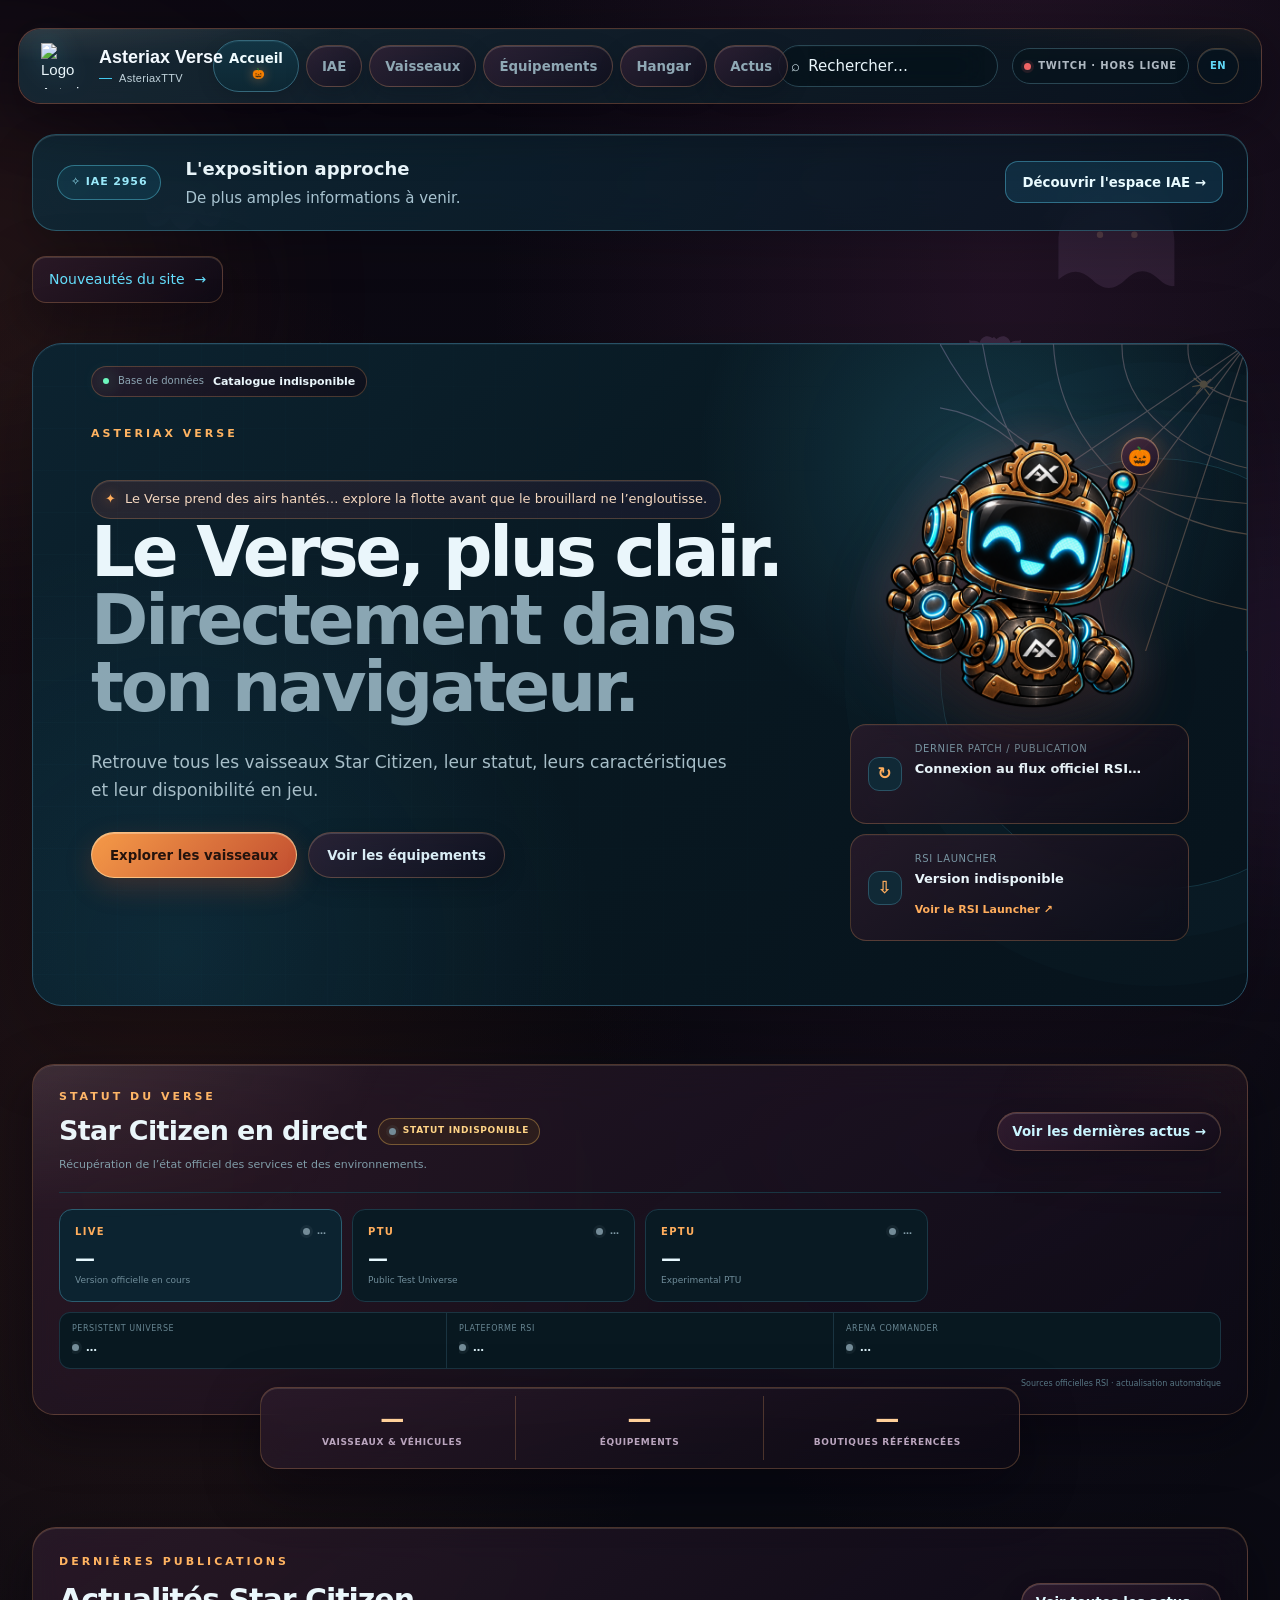
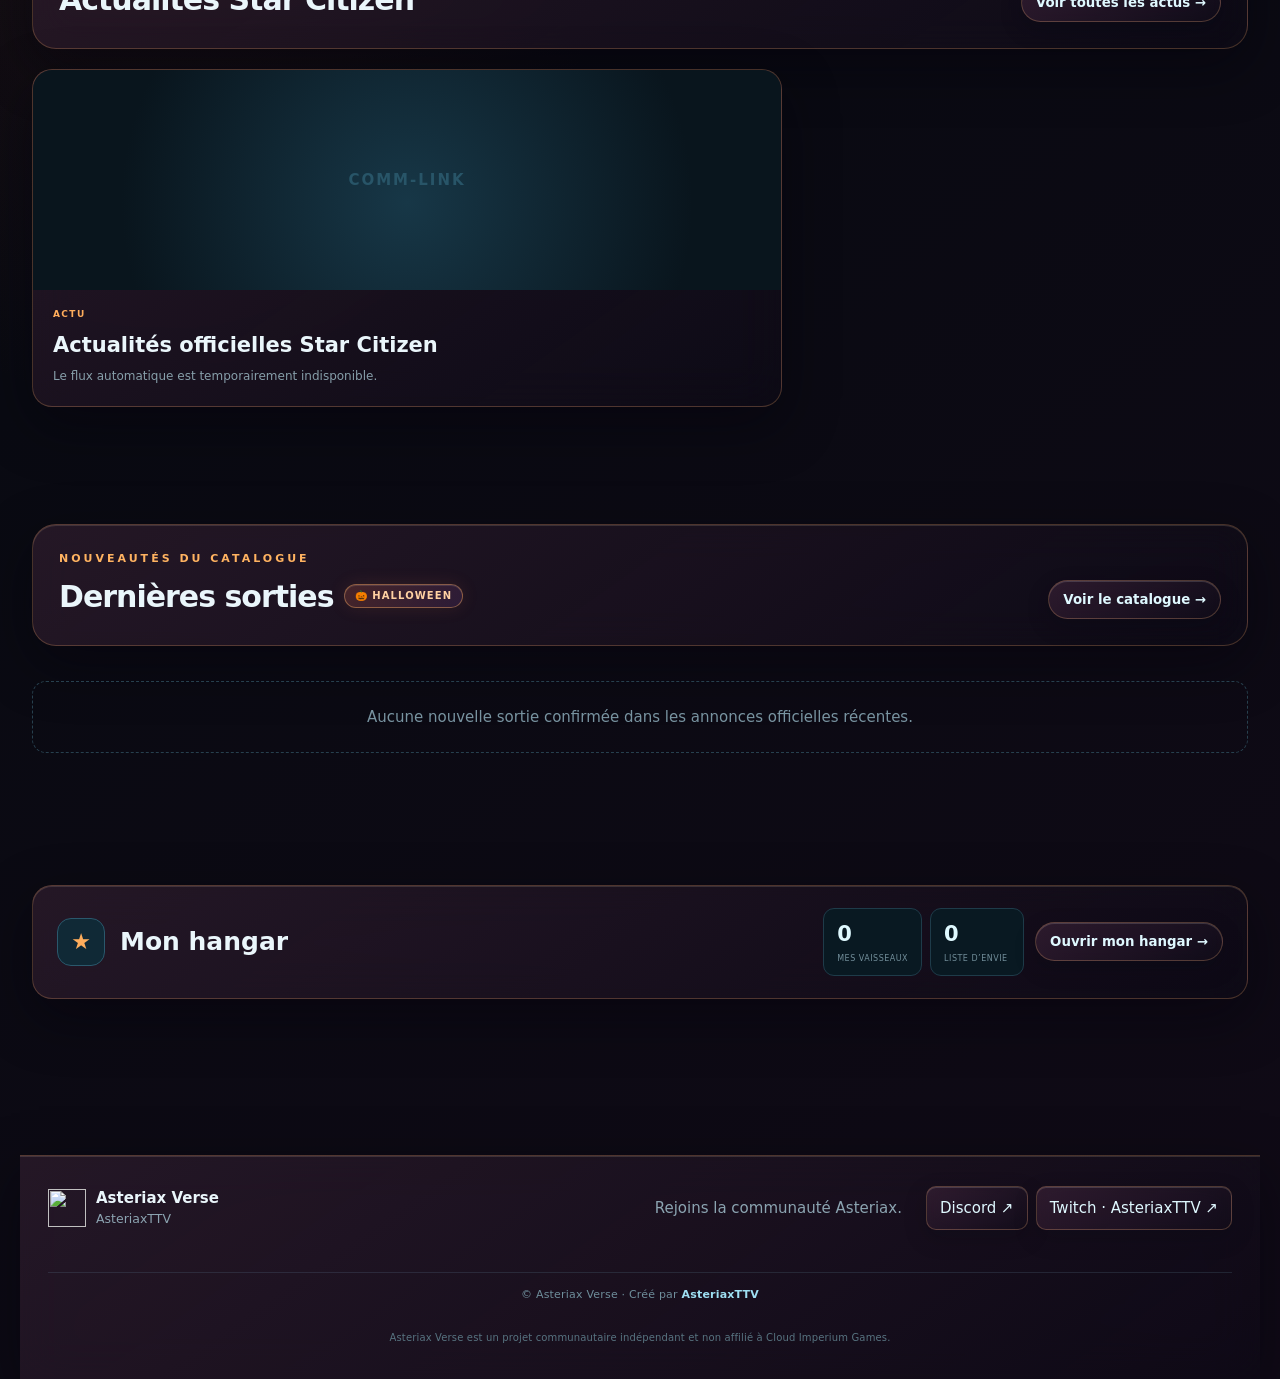
==== commit 01edcce6: "Display selected insurance as a badge with separate edit control" ====
--- a/website/index.html
+++ b/website/index.html
@@ -6,7 +6,7 @@
 <meta charset="utf-8"/><meta name="viewport" content="width=device-width,initial-scale=1,viewport-fit=cover"/><meta name="theme-color" content="#0d0913"/><meta name="referrer" content="no-referrer"/>
 <meta name="description" content="Asteriax Verse — catalogue Star Citizen : tous les vaisseaux, véhicules, équipements, prix, statuts, lieux, constructeurs et actualités."/>
 <meta property="og:title" content="Asteriax Verse — AsteriaxTTV"/><meta property="og:description" content="Tous les vaisseaux Star Citizen, équipements, prix, statuts, lieux et actualités."/><meta property="og:type" content="website"/><meta property="og:image" content="assets/asteriax_logo.png"/>
-<title>Asteriax Verse</title><link rel="icon" href="assets/asteriax_mark.png"/><link rel="preconnect" href="https://cdn.jsdelivr.net"/><link rel="stylesheet" href="styles.css"/><link rel="stylesheet" href="features.css?v=8"/><link rel="stylesheet" href="home.css?v=10"/><link rel="stylesheet" href="shipcatalog.css?v=5"/><link rel="stylesheet" href="catalog-fixes.css?v=3"/><link rel="stylesheet" href="searchfix.css?v=1"/>
+<title>Asteriax Verse</title><link rel="icon" href="assets/asteriax_mark.png"/><link rel="preconnect" href="https://cdn.jsdelivr.net"/><link rel="stylesheet" href="styles.css"/><link rel="stylesheet" href="features.css?v=8"/><link rel="stylesheet" href="home.css?v=10"/><link rel="stylesheet" href="shipcatalog.css?v=6"/><link rel="stylesheet" href="catalog-fixes.css?v=3"/><link rel="stylesheet" href="searchfix.css?v=1"/>
 <link rel="stylesheet" href="ptu-wave.css?v=1"/><link rel="stylesheet" href="status-ui.css?v=2"/><link rel="stylesheet" href="hotfix-status.css?v=1"/><link rel="stylesheet" href="tech-preview.css?v=1"/><link rel="stylesheet" href="patch-refresh.css?v=2"/><link rel="stylesheet" href="footer-credit.css?v=1"/><link rel="stylesheet" href="desktop-polish.css?v=12"/><link rel="stylesheet" href="mobile.css?v=3"/><link rel="stylesheet" href="twitch-account.css?v=3"/><link rel="stylesheet" href="twitch-live-popup.css?v=2"/><link rel="stylesheet" href="changelog.css?v=1"/><link rel="stylesheet" href="liquid-glass.css?v=4"/><link rel="stylesheet" href="halloween-theme.css?v=6"/><link rel="stylesheet" href="mobile-polish.css?v=5"/><link rel="stylesheet" href="close-controls.css?v=1"/><link rel="stylesheet" href="hangar-account.css?v=2"/></head><body><div class="ambient ambient-a"></div><div class="ambient ambient-b"></div>
 <header class="topbar"><a class="brand" href="#home" aria-label="Asteriax Verse accueil"><img class="brand-logo" src="assets/asteriax_mark.png" alt="Logo Asteriax Verse"/><span><strong>Asteriax Verse</strong><small>AsteriaxTTV</small></span></a><label class="global-search"><span aria-hidden="true">⌕</span><input id="globalSearch" type="search" aria-label="Rechercher dans Asteriax Verse" placeholder="Rechercher…" autocomplete="off"/></label><nav class="nav" aria-label="Navigation principale"><span class="nav-primary"><button class="nav-btn active" data-view="home" data-mobile-icon="⌂">Accueil</button><button class="nav-btn iae-nav" data-view="iae" data-mobile-icon="✧">IAE</button></span><span class="nav-secondary"><button class="nav-btn" data-view="vehicles" data-mobile-icon="✦">Vaisseaux</button><button class="nav-btn" data-view="equipment" data-mobile-icon="◇">Équipements</button><button class="nav-btn" data-view="hangar" data-mobile-icon="★">Hangar</button><button class="nav-btn" data-view="news" data-mobile-icon="▤">Actus</button></span><button class="mobile-menu-toggle" type="button" aria-label="Ouvrir le menu" aria-expanded="false" aria-controls="mobileMenu">Menu</button></nav></header><div id="mobileMenu" class="mobile-menu" hidden><button type="button" data-mobile-go="vehicles">✦ <span>Vaisseaux</span></button><button type="button" data-mobile-go="equipment">◇ <span>Équipements</span></button><button type="button" data-mobile-go="iae">✧ <span>IAE</span></button><button type="button" data-mobile-go="news">▤ <span>Actus</span></button></div><div id="globalResults" class="global-results" hidden></div>
 <main class="shell">
@@ -72,5 +72,5 @@
 </main>
 <footer class="site-footer"><div class="footer-brand"><img src="assets/asteriax_mark.png" alt=""/><div><strong>Asteriax Verse</strong><small>AsteriaxTTV</small></div></div><p>Rejoins la communauté Asteriax.</p><div class="social-links"><a href="https://discord.com/invite/YSK3aJwATH" target="_blank" rel="noopener">Discord ↗</a><a href="https://www.twitch.tv/asteriaxttv/about" target="_blank" rel="noopener">Twitch · AsteriaxTTV ↗</a></div><p class="footer-credit">© Asteriax Verse · Créé par <a href="https://www.twitch.tv/asteriaxttv/about" target="_blank" rel="noopener">AsteriaxTTV</a></p></footer>
 <div id="itemModal" class="modal" aria-hidden="true"><div class="modal-backdrop" data-close-modal></div><section class="modal-panel" role="dialog" aria-modal="true" aria-label="Détails du catalogue"><button class="modal-close" data-close-modal aria-label="Fermer la fiche">×</button><div id="itemDetail"></div></section></div><div id="toast" class="toast" role="status" aria-live="polite"></div>
-<script src="api-cache.js?v=5"></script><script src="app.js?v=25"></script><script src="shipcatalog.js?v=46"></script><script src="verified-status.js?v=4"></script><script src="vehiclefilters.js?v=9"></script><script src="data-fixes.js?v=5"></script><script src="enhance.js?v=9"></script><script src="news.js?v=12"></script><script src="home.js?v=20"></script><script src="launcher.js?v=1"></script><script src="home-mascot.js?v=1"></script><script src="status-ui.js?v=12"></script><script src="home-now-order.js?v=1"></script><script src="patch-refresh.js?v=3"></script><script src="performance.js?v=4"></script><script src="twitch-account.js?v=9"></script><script src="i18n.js?v=13"></script><script src="hangar-account.js?v=4"></script><script src="changelog.js?v=1"></script><link rel="stylesheet" href="loadout/loadout.css?v=4"><link rel="stylesheet" href="mobile-rework.css?v=4"><script src="mobile-nav.js?v=2"></script><script type="module" src="loadout/index.js?v=7"></script></body></html>
+<script src="api-cache.js?v=5"></script><script src="app.js?v=25"></script><script src="shipcatalog.js?v=47"></script><script src="verified-status.js?v=4"></script><script src="vehiclefilters.js?v=9"></script><script src="data-fixes.js?v=5"></script><script src="enhance.js?v=9"></script><script src="news.js?v=12"></script><script src="home.js?v=20"></script><script src="launcher.js?v=1"></script><script src="home-mascot.js?v=1"></script><script src="status-ui.js?v=12"></script><script src="home-now-order.js?v=1"></script><script src="patch-refresh.js?v=3"></script><script src="performance.js?v=4"></script><script src="twitch-account.js?v=9"></script><script src="i18n.js?v=13"></script><script src="hangar-account.js?v=4"></script><script src="changelog.js?v=1"></script><link rel="stylesheet" href="loadout/loadout.css?v=4"><link rel="stylesheet" href="mobile-rework.css?v=4"><script src="mobile-nav.js?v=2"></script><script type="module" src="loadout/index.js?v=7"></script></body></html>
 
--- a/website/shipcatalog.css
+++ b/website/shipcatalog.css
@@ -1,3 +1,4 @@
 .ship-state{position:absolute;z-index:2;left:10px;top:10px;display:flex;flex-wrap:wrap;gap:6px;max-width:calc(100% - 20px)}.status-badge,.hangar-mark{display:inline-flex;align-items:center;min-height:27px;padding:5px 9px;border:1px solid #315264;border-radius:999px;background:rgba(5,16,23,.9);color:#dff8ff;font-size:9px;font-weight:900;letter-spacing:.6px;text-transform:uppercase;backdrop-filter:blur(8px)}.status-badge.in-concept,.status-badge.concept{border-color:#846b36;color:#ffe09a}.status-badge.active-production{border-color:#427ca0;color:#9fddff}.status-badge.long-term-production{border-color:#665589;color:#d2bfff}.status-badge.flight-ready{border-color:#34745e;color:#8ff0c7}.status-badge.unknown{border-color:#485967;color:#aebfc8}.hangar-mark{border-color:#3f7f96;color:#86e6ff}.hangar-actions{display:flex;flex-wrap:wrap;gap:9px;margin-top:18px}.hangar-actions .detail-fav{width:auto}.hangar-actions .detail-fav.active{border-color:#4b91aa;background:#12303e;color:#e6fbff}.ship-description{margin:0 0 24px;padding:16px 18px;border-left:2px solid #2e6c84;background:#0b1922;color:#a9c0cb;line-height:1.65;border-radius:0 10px 10px 0}.rsi-source{margin-top:16px}.rsi-source a{color:var(--cyan);text-decoration:none;font-weight:800}.hangar-tabs{flex-wrap:wrap}.news-toolbar{display:flex;flex-wrap:wrap;gap:8px;margin:0 0 18px}.news-toolbar button{appearance:none;-webkit-appearance:none;border:1px solid #223d4c;border-radius:999px;background:#0b1922;color:#9db4bf;padding:9px 14px;font:inherit;font-size:11px;font-weight:800;cursor:pointer}.news-toolbar button:hover{border-color:#3d7187;color:#e4f9ff}.news-toolbar button.active{border-color:#4a9cba;background:#12313f;color:#e9fbff;box-shadow:inset 0 0 0 1px rgba(105,220,255,.08)}.ship-fallback{width:100%;height:100%;min-height:170px;display:flex;flex-direction:column;align-items:center;justify-content:center;gap:7px;padding:20px;text-align:center;background:radial-gradient(circle at 50% 65%,#102c3b,#08151d 68%);color:#375b6d}.ship-fallback strong{max-width:90%;font-size:18px;line-height:1.15;color:#50798c;white-space:normal;overflow-wrap:anywhere}.ship-fallback small{font-size:10px;color:#557383;text-transform:uppercase;letter-spacing:.8px}.detail-vehicle-image .ship-fallback{min-height:100%;font-size:inherit}@media(max-width:650px){.ship-state{left:8px;top:8px}.status-badge,.hangar-mark{font-size:8px}.hangar-actions{display:grid;grid-template-columns:1fr}.news-toolbar{flex-wrap:nowrap;overflow-x:auto;padding-bottom:5px}.news-toolbar button{flex:0 0 auto}.ship-fallback strong{font-size:16px}}
 .data-source{max-width:68ch;margin-top:4px;font-size:11px;line-height:1.4;color:#9cb7c5;overflow-wrap:anywhere}
 .hangar-insurance{display:grid;gap:8px;margin-top:16px;padding-top:13px;border-top:1px solid rgba(106,176,198,.22)}.hangar-insurance-title{color:#a9c9d6;font-size:11px;font-weight:750;text-transform:uppercase;letter-spacing:.07em}.hangar-insurance-trigger{display:flex;align-items:center;justify-content:space-between;gap:10px;width:100%;min-height:42px;padding:9px 13px;border:1px solid rgba(93,191,218,.45);border-radius:999px;background:linear-gradient(125deg,rgba(23,63,81,.92),rgba(8,34,48,.88));color:#b9d6e1;font:inherit;font-size:12px;font-weight:750;cursor:pointer;box-shadow:inset 0 1px 0 rgba(204,244,255,.12),0 7px 18px rgba(0,0,0,.14);backdrop-filter:blur(12px)}.hangar-insurance-trigger:hover,.hangar-insurance-trigger[aria-expanded=true]{border-color:#6bdcf0;background:linear-gradient(125deg,rgba(30,86,107,.95),rgba(14,49,66,.95))}.hangar-insurance-value.chosen{color:#7ef0db}.hangar-insurance-chevron{font-size:19px;line-height:1;transition:transform .18s}.hangar-insurance-trigger[aria-expanded=true] .hangar-insurance-chevron{transform:rotate(180deg)}.hangar-insurance-menu{display:grid;gap:5px;padding:7px;border:1px solid rgba(95,180,207,.38);border-radius:17px;background:linear-gradient(145deg,rgba(11,42,58,.96),rgba(6,25,37,.98));box-shadow:0 14px 28px rgba(0,0,0,.23),inset 0 1px 0 rgba(220,251,255,.08)}.hangar-insurance-menu[hidden]{display:none}.hangar-insurance-menu button{min-height:36px;padding:8px 12px;border:0;border-radius:10px;background:transparent;color:#d5edf4;font:inherit;font-size:12px;text-align:left;cursor:pointer}.hangar-insurance-menu button:hover,.hangar-insurance-menu button[aria-selected=true]{background:rgba(56,163,191,.2);color:#80f0df}.hangar-insurance button:focus-visible{outline:2px solid #65d7ef;outline-offset:2px}
+.hangar-insurance-display{display:flex;align-items:center;gap:8px}.hangar-insurance-display.has-insurance .hangar-insurance-trigger{width:auto;min-height:33px;padding:6px 10px;border-color:rgba(104,174,190,.28);background:rgba(19,48,61,.62);box-shadow:none;color:#aacbd5;font-size:11px}.hangar-insurance-badge{display:inline-flex;align-items:center;min-height:33px;padding:6px 13px;border:1px solid rgba(93,209,190,.58);border-radius:999px;background:linear-gradient(120deg,rgba(21,79,76,.48),rgba(11,53,62,.72));color:#81f2d4;font-size:12px;letter-spacing:.03em}.hangar-insurance-badge[hidden]{display:none}
